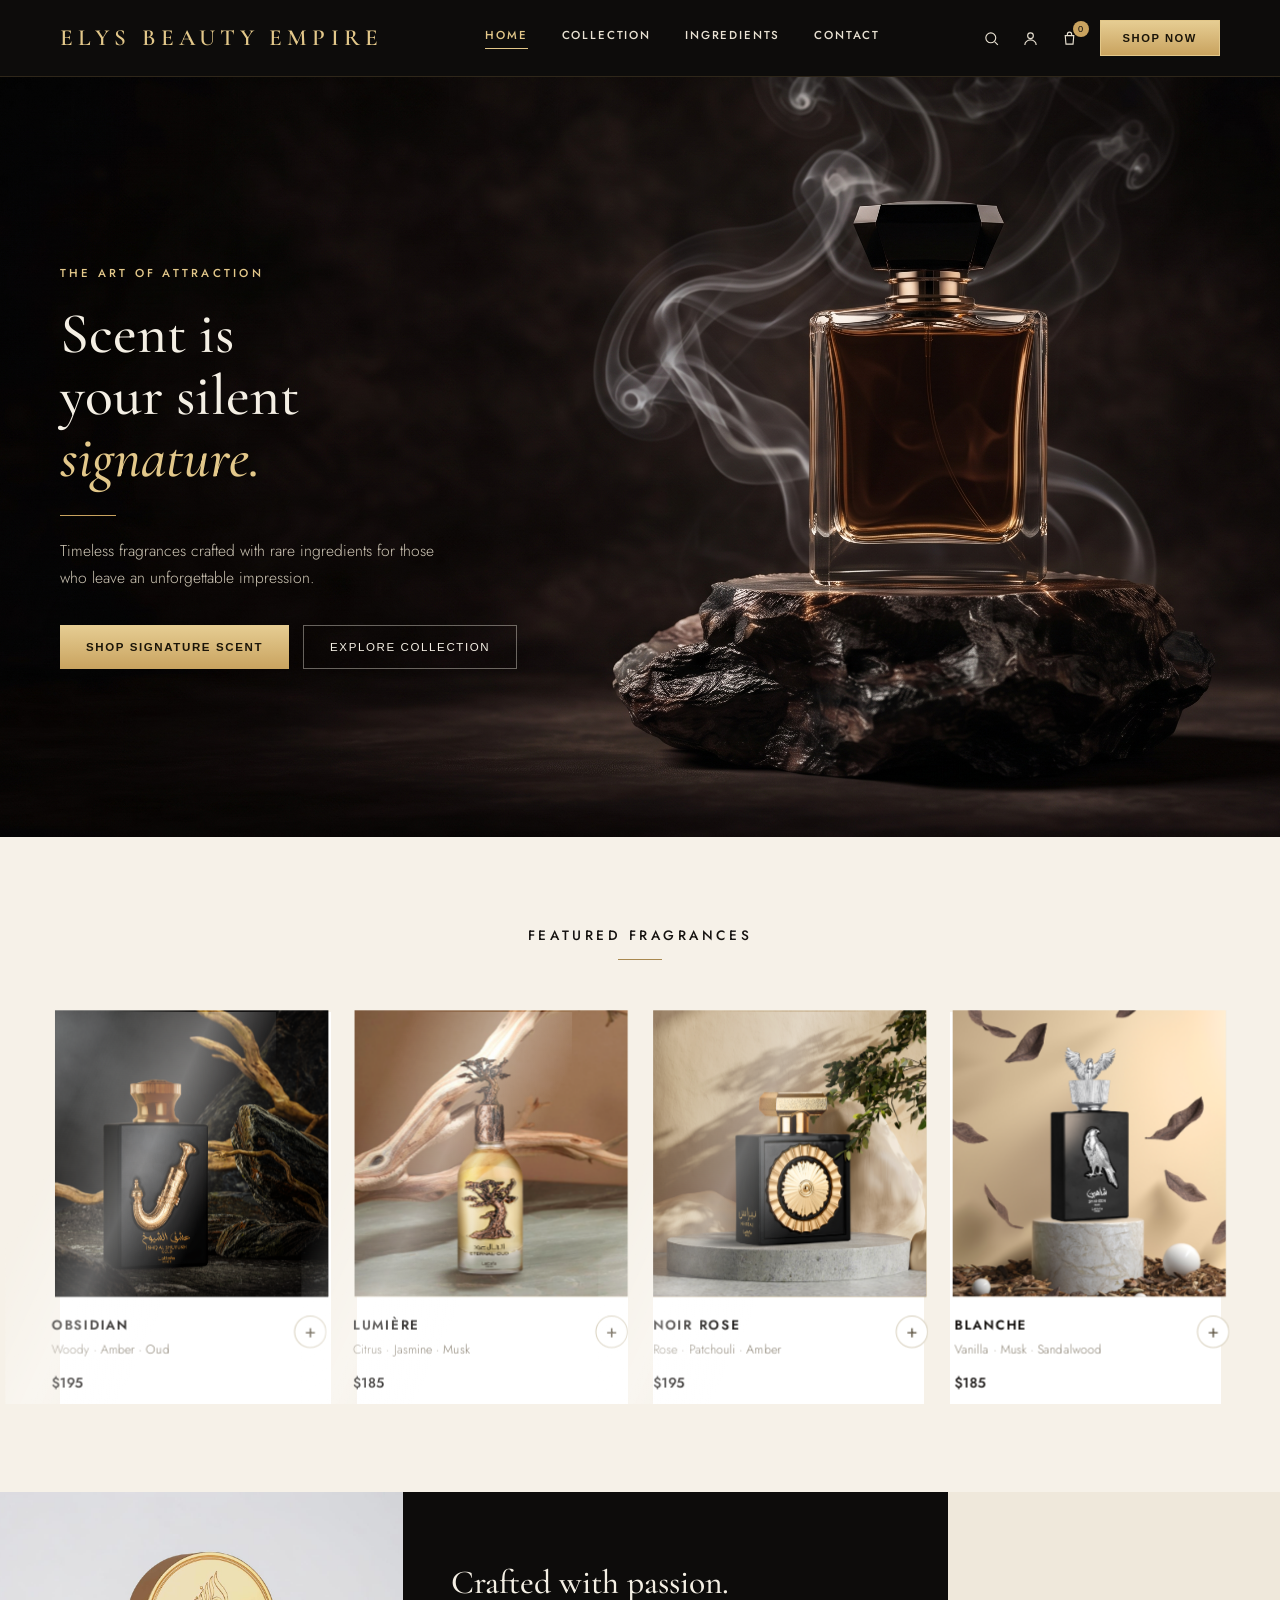
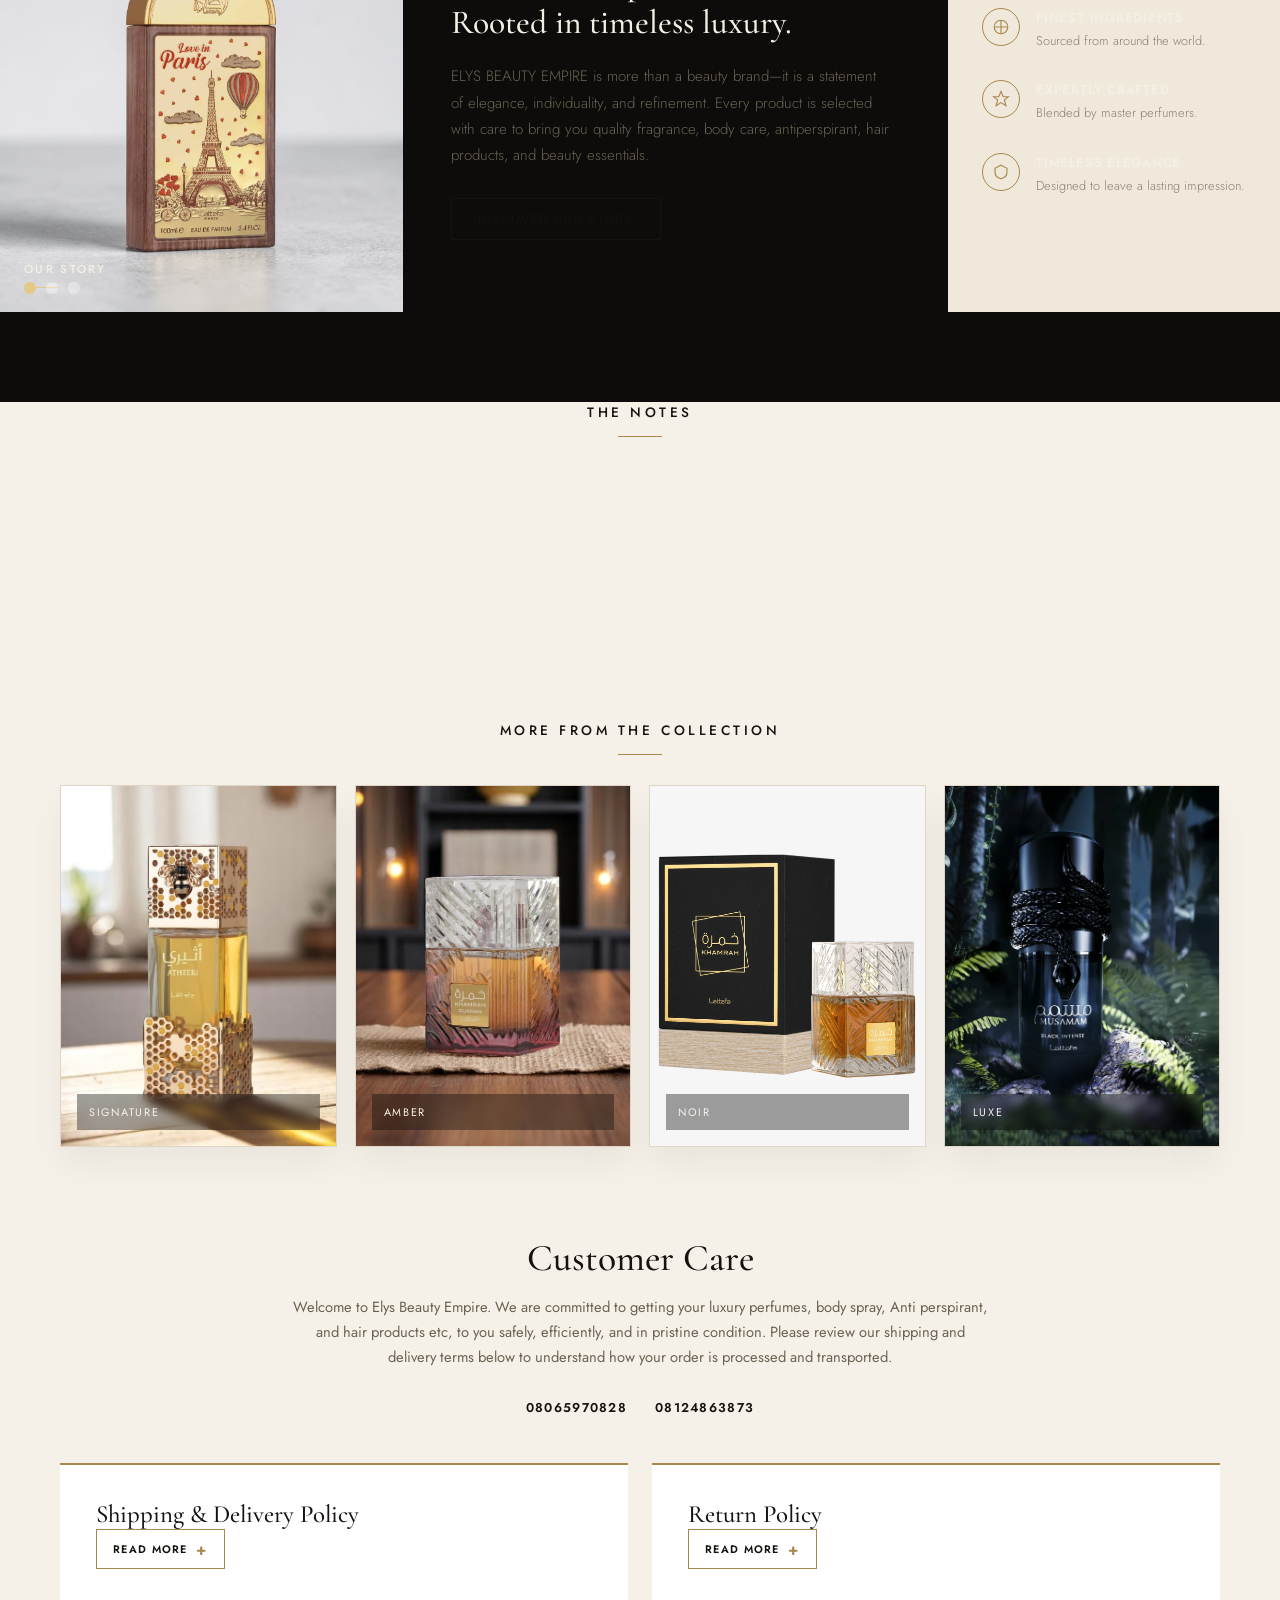
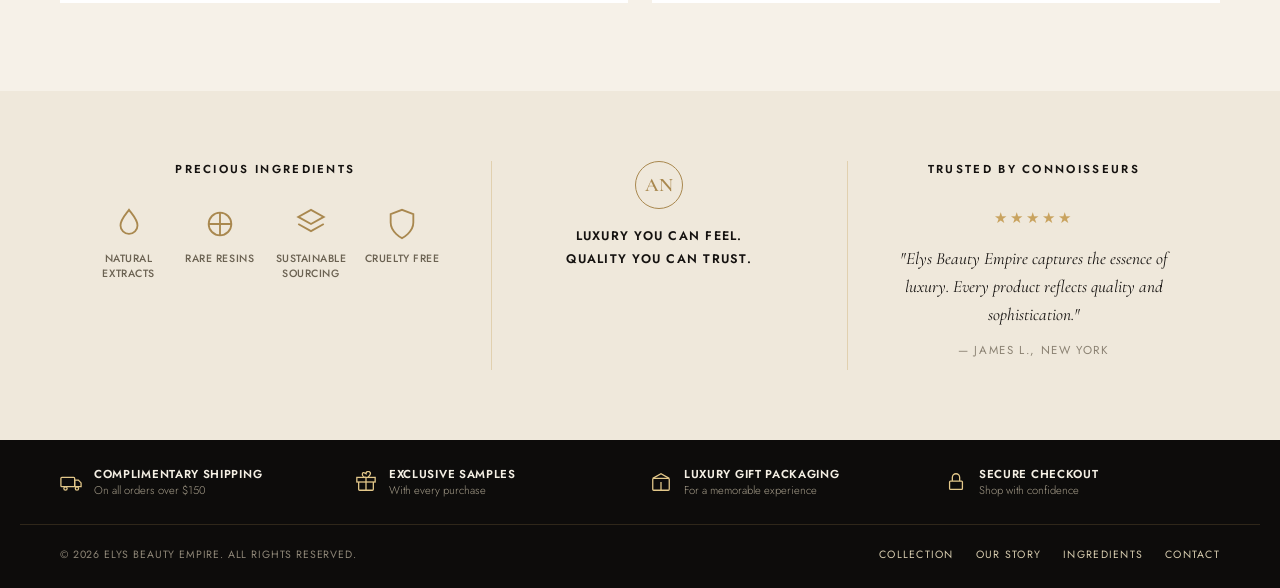
==== index.html @ c57741b5 "Add checkout terms agreement" ====
<!DOCTYPE html>
<html lang="en">
<head>
<meta charset="UTF-8">
<meta name="viewport" content="width=device-width, initial-scale=1, viewport-fit=cover">
<title>Elys Beauty Empire — Beauty, fragrance, and luxury essentials</title>
<link rel="preconnect" href="https://fonts.googleapis.com">
<link rel="preconnect" href="https://fonts.gstatic.com" crossorigin>
<link href="https://fonts.googleapis.com/css2?family=Cormorant+Garamond:ital,wght@0,400;0,500;0,600;1,500&family=Jost:wght@300;400;500;600&display=swap" rel="stylesheet">
<style>
  :root{
    --ink:#151210;
    --black:#0d0c0b;
    --black-soft:#17140f;
    --cream:#f6f1e8;
    --cream-2:#efe8db;
    --gold:#c9a35f;
    --gold-light:#e3c88a;
    --gold-dim:#a9884f;
    --line:rgba(201,163,95,0.35);
    --white:#fbf8f2;
    padding-top: env(safe-area-inset-top, 0px);
    padding-bottom: env(safe-area-inset-bottom, 0px);
    box-sizing:border-box;
  }
  *{box-sizing:border-box;}
  html{scroll-behavior:smooth; scroll-padding-top: env(safe-area-inset-top, 0px);}
  body{
    margin:0; background:var(--cream); color:var(--ink);
    font-family:'Jost', sans-serif; font-weight:400;
    -webkit-font-smoothing:antialiased;
    overflow-x:hidden;
  }
  h1,h2,h3,.serif{font-family:'Cormorant Garamond', serif;}
  img,svg{max-width:100%;display:block;}
  .wrap{max-width:1240px;margin:0 auto;padding:0 40px;}
  a{color:inherit;text-decoration:none;}
  ul{list-style:none;margin:0;padding:0;}

  /* ---------- NAV ---------- */
  header.nav{
    background:var(--black); position:sticky; top:0; z-index:50;
    padding-top: env(safe-area-inset-top, 0px);
    border-bottom:1px solid rgba(201,163,95,0.18);
  }
  .nav-inner{
    max-width:1240px;margin:0 auto;padding:20px 40px;
    display:flex;align-items:center;justify-content:space-between;gap:24px;
  }
  .brand{
    font-family:'Cormorant Garamond',serif; color:var(--gold-light);
    font-size:1.45rem; letter-spacing:0.22em; font-weight:600; white-space:nowrap;
  }
  .nav-links{display:flex;gap:34px;align-items:center;flex:1;justify-content:center;}
  .menu-toggle{display:none; width:34px; height:34px; padding:0; border:1px solid rgba(227,200,138,0.5); background:transparent; color:var(--gold-light); cursor:pointer; align-items:center; justify-content:center;}
  .menu-toggle span,.menu-toggle span::before,.menu-toggle span::after{display:block; width:15px; height:1px; background:currentColor; transition:transform .25s ease, opacity .25s ease;}
  .menu-toggle span{position:relative;}
  .menu-toggle span::before,.menu-toggle span::after{content:""; position:absolute; left:0;}
  .menu-toggle span::before{top:-5px;}
  .menu-toggle span::after{top:5px;}
  .menu-toggle.is-open span{background:transparent;}
  .menu-toggle.is-open span::before{top:0; transform:rotate(45deg);}
  .menu-toggle.is-open span::after{top:0; transform:rotate(-45deg);}
  .nav-links a{
    color:#e9e2d3; font-size:0.72rem; letter-spacing:0.16em; font-weight:500;
    text-transform:uppercase; position:relative; padding-bottom:6px; transition:color .25s ease;
  }
  .nav-links a:hover{color:var(--gold-light);}
  .nav-links a.active{color:var(--gold-light);}
  .nav-links a.active::after{
    content:"";position:absolute;left:0;right:0;bottom:0;height:1px;background:var(--gold-light);
  }
  .nav-right{display:flex;align-items:center;gap:22px;}
  .nav-icon{width:17px;height:17px;color:#e9e2d3;cursor:pointer;transition:color .2s;}
  .nav-icon:hover{color:var(--gold-light);}
  .cart-button{position:relative; border:0; background:transparent; padding:0; cursor:pointer;}
  .cart-count{position:absolute; top:-9px; right:-11px; min-width:16px; height:16px; padding:0 4px; border-radius:50%; background:var(--gold); color:var(--black); font-size:0.58rem; display:flex; align-items:center; justify-content:center;}
  .shop-now{
    border:1px solid var(--gold-light); background:linear-gradient(180deg,#e6cd93,#c9a35f);
    color:#1b1509; font-size:0.7rem; letter-spacing:0.14em; font-weight:600;
    padding:11px 22px; text-transform:uppercase; white-space:nowrap; cursor:pointer;
    transition:filter .2s ease;
  }
  .shop-now:hover{filter:brightness(1.08);}

  /* ---------- HERO ---------- */
  .hero{
    position:relative; background:transparent; color:var(--white); overflow:hidden;
    min-height:760px; display:flex; align-items:center;
  }
  .hero-bg{
    position:absolute; inset:0;
    background-image: url('Perfume_bottle_on_stone_pedestal_2K_20260922115134.jpeg');
    background-size:cover;
    background-position:center center;
    background-repeat:no-repeat;
    filter:saturate(1) contrast(1) brightness(1);
    transform:scale(1.02);
  }
  .mobile-nav{display:none;}
  .hero-inner{
    position:relative; z-index:2; max-width:1240px; margin:0 auto; padding:90px 40px 70px;
    display:grid; grid-template-columns:1fr 1fr; gap:20px; align-items:center; width:100%;
  }
  .eyebrow{
    font-size:0.72rem; letter-spacing:0.28em; color:var(--gold-light); text-transform:uppercase;
    margin-bottom:22px; font-weight:500;
  }
  .hero-title{
    font-size:3.6rem; line-height:1.08; font-weight:500; margin:0 0 26px;
    color:#f4efe4;
  }
  .hero-title em{
    font-style:italic; color:var(--gold-light); font-weight:500;
  }
  .hero-rule{width:56px;height:1px;background:var(--gold);margin:0 0 22px;}
  .hero-copy{
    font-size:0.98rem; line-height:1.7; color:#cfc7b6; max-width:380px; margin:0 0 34px; font-weight:300;
  }
  .hero-ctas{display:flex; gap:14px;}
  .btn-solid{
    background:linear-gradient(180deg,#e6cd93,#c9a35f); color:#1b1509; border:none;
    padding:15px 26px; font-size:0.72rem; letter-spacing:0.14em; text-transform:uppercase;
    font-weight:600; cursor:pointer;
  }
  .btn-outline{
    background:transparent; color:#f4efe4; border:1px solid rgba(244,239,228,0.4);
    padding:15px 26px; font-size:0.72rem; letter-spacing:0.14em; text-transform:uppercase;
    font-weight:500; cursor:pointer; transition:border-color .2s, color .2s;
  }
  .btn-outline:hover{border-color:var(--gold-light); color:var(--gold-light);}

  .bottle-stage{position:relative; display:flex; align-items:center; justify-content:center; min-height:480px;}
  .bottle-tagline{
    position:absolute; right:0; top:8%; text-align:left; font-size:0.68rem;
    letter-spacing:0.18em; color:#d8cdb0; line-height:2; text-transform:uppercase; font-weight:500;
  }
  .bottle-tagline .mono{
    margin-top:14px; font-family:'Cormorant Garamond',serif; font-size:1.5rem; color:var(--gold-light);
    letter-spacing:0.05em;
  }

  /* ---------- FEATURED ---------- */
  .section{padding:88px 0;}
  .section-head{text-align:center; margin-bottom:52px;}
  .section-head h2{
    font-size:0.85rem; letter-spacing:0.26em; text-transform:uppercase; font-weight:500;
    color:var(--ink); font-family:'Jost',sans-serif; margin:0 0 14px;
  }
  .section-head .rule{width:44px;height:1px;background:var(--gold-dim); margin:0 auto;}

  .fragrance-grid{
    display:grid; grid-template-columns:repeat(4,1fr); gap:26px;
  }
  .frag-card{background:#fff;}
  .frag-card{cursor:pointer; transition:transform .25s ease, box-shadow .25s ease;}
  .frag-card:hover{transform:translateY(-4px); box-shadow:0 18px 32px rgba(21,18,16,0.12);}
  .frag-media{
    aspect-ratio:1/1.05; position:relative; overflow:hidden; margin-bottom:18px;
    display:flex;align-items:center;justify-content:center;
  }
  .frag-info{display:flex; align-items:flex-start; justify-content:space-between; gap:10px;}
  .frag-name{font-size:0.82rem; letter-spacing:0.12em; font-weight:600; text-transform:uppercase; margin:0 0 5px;}
  .frag-notes{font-size:0.76rem; color:#8a8172; margin:0 0 8px; font-weight:300;}
  .frag-price{font-size:0.86rem; font-weight:500; color:var(--ink);}
  .frag-arrow{
    width:30px;height:30px;border-radius:50%; border:1px solid #d8d0bd; flex:none;
    display:flex;align-items:center;justify-content:center; font-size:0.85rem; color:#6b6252;
    transition:border-color .2s, background .2s, color .2s;
  }
  .frag-card:hover .frag-arrow{background:var(--ink); border-color:var(--ink); color:#fff;}
  .frag-add{
    width:32px; height:32px; border-radius:50%; border:1px solid #d8d0bd; flex:none;
    display:flex; align-items:center; justify-content:center; background:#fff; color:#6b6252;
    cursor:pointer; font:400 1.15rem 'Jost',sans-serif; line-height:1;
    transition:border-color .2s, background .2s, color .2s, transform .2s ease;
  }
  .frag-add:hover{background:var(--ink); border-color:var(--ink); color:#fff; transform:rotate(90deg) scale(1.08);}

  /* ---------- FEATURED 3D DISPLAY ---------- */
  .fragrance-grid{
    perspective:1400px;
    perspective-origin:center center;
  }
  .frag-card{
    position:relative;
    transform-style:preserve-3d;
    will-change:transform;
    opacity:0;
    transform:translateY(34px) rotateX(12deg) rotateY(-5deg);
    transition:transform .65s cubic-bezier(.2,.8,.25,1), box-shadow .4s ease, opacity .6s ease;
  }
  .fragrance-grid.is-visible .frag-card{opacity:1; transform:translateY(0) rotateX(0) rotateY(0);}
  .fragrance-grid.is-visible .frag-card:nth-child(2){transition-delay:.1s;}
  .fragrance-grid.is-visible .frag-card:nth-child(3){transition-delay:.2s;}
  .fragrance-grid.is-visible .frag-card:nth-child(4){transition-delay:.3s;}
  .frag-card::after{
    content:""; position:absolute; inset:0; z-index:4; pointer-events:none;
    background:linear-gradient(115deg, transparent 24%, rgba(255,255,255,0.38) 46%, transparent 65%);
    transform:translateX(-130%); transition:transform .75s ease;
  }
  .frag-card:hover{
    transform:translateY(-14px) rotateX(4deg) rotateY(-5deg) scale(1.025) !important;
    box-shadow:18px 26px 38px rgba(21,18,16,0.2);
  }
  .frag-card:hover::after{transform:translateX(130%);}
  .frag-card .frag-media{transform:translateZ(12px);}
  .frag-card .frag-info{position:relative; z-index:5; transform:translateZ(20px);}
  @media(prefers-reduced-motion:reduce){
    .frag-card,.fragrance-grid.is-visible .frag-card{opacity:1; transform:none; transition:none;}
    .frag-card:hover{transform:none !important;}
    .frag-card::after{display:none;}
  }

  /* ---------- OUR STORY ---------- */
  .story{background:#0d0c0b; padding:0 0 90px; color:#f4efe4;}
  .story-grid{
    display:grid; grid-template-columns:0.85fr 1.15fr 0.7fr; gap:0; align-items:stretch;
  }
  .story-img{
    position:relative; overflow:hidden; min-height:420px; background:#0f0d0b;
  }
  .story-slider-panel{
    position:relative; height:100%; width:100%; overflow:hidden;
  }
  .story-slider-track{
    display:flex; height:100%; transition:transform .8s ease-in-out;
  }
  .story-slider-slide{
    min-width:100%; height:100%;
  }
  .story-slider-slide img{
    display:block; width:100%; height:420px; object-fit:cover; object-position:center;
  }
  .story-slider-dots{
    position:absolute; left:24px; bottom:18px; display:flex; gap:8px; z-index:3;
  }
  .story-slider-dots button{
    width:9px; height:9px; border-radius:50%; border:none; background:rgba(255,255,255,0.46); padding:0; cursor:pointer;
  }
  .story-slider-dots button.active{background:var(--gold-light);}
  .story-label{
    position:absolute; left:24px; bottom:24px; z-index:2; color:#f4efe4;
    font-size:0.72rem; letter-spacing:0.2em; text-transform:uppercase; font-weight:500;
  }
  .story-label .rule{width:34px;height:1px;background:var(--gold-light); margin-top:10px;}
  .story-copy{padding:50px 48px; display:flex; flex-direction:column; justify-content:center;}
  .story-copy h3{font-size:2.1rem; line-height:1.2; font-weight:500; margin:0 0 20px;}
  .story-copy p{font-size:0.94rem; line-height:1.75; color:#6b6252; font-weight:300; margin:0 0 30px; max-width:440px;}
  .btn-line{
    align-self:flex-start; border:1px solid var(--ink); background:transparent; color:var(--ink);
    padding:14px 26px; font-size:0.7rem; letter-spacing:0.14em; text-transform:uppercase; font-weight:500;
    cursor:pointer; transition:background .2s, color .2s;
  }
  .btn-line:hover{background:var(--ink); color:#fff;}

  .story-features{background:var(--cream-2); padding:44px 34px; display:flex; flex-direction:column; gap:30px; justify-content:center;}
  .feat-item{display:flex; gap:16px; align-items:flex-start;}
  .feat-icon{
    width:38px;height:38px;border-radius:50%; border:1px solid var(--gold-dim); flex:none;
    display:flex; align-items:center; justify-content:center; color:var(--gold-dim);
  }
  .feat-item h4{margin:0 0 4px; font-size:0.8rem; letter-spacing:0.06em; text-transform:uppercase; font-weight:600;}
  .feat-item p{margin:0; font-size:0.8rem; color:#8a8172; font-weight:300; line-height:1.5;}

  /* ---------- STORY SLIDER ---------- */
  .story-slider-wrap{
    max-width:1240px; margin:0 auto; padding:0 40px 20px;
  }
  .story-slider{
    position:relative; overflow:hidden; border-radius:18px; background:#13110f; box-shadow:0 20px 40px rgba(0,0,0,0.28); border:1px solid rgba(201,163,95,0.2);
  }
  .story-slide-track{
    display:flex; transition:transform .8s ease-in-out;
  }
  .story-slide{
    min-width:100%; position:relative;
  }
  .story-slide img{
    display:block; width:100%; height:420px; object-fit:cover; filter:saturate(0.9) contrast(1.08);
  }
  .story-slider-dots{
    display:flex; justify-content:center; gap:10px; margin-top:16px;
  }
  .story-slider-dots button{
    width:12px; height:12px; border-radius:50%; border:none; background:rgba(255,255,255,0.35); cursor:pointer; padding:0;
  }
  .story-slider-dots button.active{background:var(--gold-light);}

  /* ---------- NOTES STRIP ---------- */
  .notes-strip{padding:0 0 0;}
  .notes-grid{display:grid; grid-template-columns:repeat(5,1fr);}
  .note-tile{
    position:relative; aspect-ratio:1/0.78; overflow:hidden; color:#fff;
    background-size:cover; background-position:center;
    display:flex; align-items:flex-end; padding:20px;
    opacity:0;
    transform:translateY(-120px) rotate(-2deg) scale(0.98);
    transform-origin:50% 0;
    transition:none;
  }
  .note-tile:nth-child(2){transform:translateY(-120px) rotate(2deg) scale(0.98);}
  .note-tile:nth-child(3){transform:translateY(-120px) rotate(-1deg) scale(0.98);}
  .note-tile:nth-child(4){transform:translateY(-120px) rotate(1.5deg) scale(0.98);}
  .note-tile:nth-child(5){transform:translateY(-120px) rotate(-1.5deg) scale(0.98);}
  .notes-grid.is-visible .note-tile{
    animation:noteBrickDrop 1.35s cubic-bezier(.2,.92,.25,1.16) forwards;
  }
  .notes-grid.is-visible .note-tile:nth-child(2){animation-delay:.28s;}
  .notes-grid.is-visible .note-tile:nth-child(3){animation-delay:.56s;}
  .notes-grid.is-visible .note-tile:nth-child(4){animation-delay:.84s;}
  .notes-grid.is-visible .note-tile:nth-child(5){animation-delay:1.12s;}
  @keyframes noteBrickDrop{
    0%{opacity:0; transform:translateY(-120px) rotate(-2deg) scale(0.98);}
    62%{opacity:1; transform:translateY(10px) rotate(0.8deg) scale(1.01);}
    82%{transform:translateY(-4px) rotate(-0.25deg) scale(0.995);}
    100%{opacity:1; transform:translateY(0) rotate(0) scale(1);}
  }
  .notes-grid.is-visible .note-tile:nth-child(2){animation-name:noteBrickDropTwo;}
  .notes-grid.is-visible .note-tile:nth-child(3){animation-name:noteBrickDropThree;}
  .notes-grid.is-visible .note-tile:nth-child(4){animation-name:noteBrickDropFour;}
  .notes-grid.is-visible .note-tile:nth-child(5){animation-name:noteBrickDropFive;}
  @keyframes noteBrickDropTwo{
    0%{opacity:0; transform:translateY(-120px) rotate(2deg) scale(0.98);}
    62%{opacity:1; transform:translateY(10px) rotate(-0.8deg) scale(1.01);}
    82%{transform:translateY(-4px) rotate(0.25deg) scale(0.995);}
    100%{opacity:1; transform:translateY(0) rotate(0) scale(1);}
  }
  @keyframes noteBrickDropThree{
    0%{opacity:0; transform:translateY(-120px) rotate(-1deg) scale(0.98);}
    62%{opacity:1; transform:translateY(10px) rotate(0.5deg) scale(1.01);}
    82%{transform:translateY(-4px) rotate(-0.15deg) scale(0.995);}
    100%{opacity:1; transform:translateY(0) rotate(0) scale(1);}
  }
  @keyframes noteBrickDropFour{
    0%{opacity:0; transform:translateY(-120px) rotate(1.5deg) scale(0.98);}
    62%{opacity:1; transform:translateY(10px) rotate(-0.6deg) scale(1.01);}
    82%{transform:translateY(-4px) rotate(0.2deg) scale(0.995);}
    100%{opacity:1; transform:translateY(0) rotate(0) scale(1);}
  }
  @keyframes noteBrickDropFive{
    0%{opacity:0; transform:translateY(-120px) rotate(-1.5deg) scale(0.98);}
    62%{opacity:1; transform:translateY(10px) rotate(0.6deg) scale(1.01);}
    82%{transform:translateY(-4px) rotate(-0.2deg) scale(0.995);}
    100%{opacity:1; transform:translateY(0) rotate(0) scale(1);}
  }
  @media(prefers-reduced-motion:reduce){
    .note-tile{opacity:1; transform:none;}
    .notes-grid.is-visible .note-tile{animation:none;}
  }
  .note-tile::before{content:"";position:absolute;inset:0;background:linear-gradient(180deg, rgba(10,9,8,0.05), rgba(10,9,8,0.75));}
  .note-tile .txt{position:relative;z-index:2;}
  .note-tile .txt .name{font-size:0.78rem; letter-spacing:0.14em; font-weight:600; text-transform:uppercase; margin-bottom:3px;}
  .note-tile .txt .desc{font-size:0.72rem; color:#d8cdb0; font-weight:300;}
  .note-tile .arrow{
    position:absolute; z-index:2; right:16px; top:16px; font-size:0.85rem; color:#f4efe4;
  }

  /* ---------- MORE IMAGES ---------- */
  .more-images{padding:48px 0 0; background:var(--cream);}
  .more-images-grid{
    display:grid; grid-template-columns:repeat(4,1fr); gap:18px;
  }
  .more-image-card{
    position:relative; overflow:hidden; border:1px solid rgba(14,12,10,0.08); background:#f2e8d8;
    box-shadow:0 18px 32px rgba(14,12,10,0.05);
  }
  .more-image-card img{
    display:block; width:100%; height:360px; object-fit:cover;
    transition:transform .6s ease;
  }
  .more-image-card:hover img{transform:scale(1.04);}
  .more-image-card .caption{
    position:absolute; left:16px; right:16px; bottom:16px; z-index:2;
    padding:10px 12px; background:rgba(10,9,8,0.38); backdrop-filter:blur(4px);
    color:#f8f3e8; font-size:0.68rem; letter-spacing:0.16em; text-transform:uppercase;
  }

  /* ---------- FOOTER TOP STRIP ---------- */
  .foot-top{background:var(--cream-2); padding:70px 0;}
  .foot-top-grid{display:grid; grid-template-columns:1.1fr 0.9fr 1fr; gap:20px;}
  .ft-col{padding:0 30px;}
  .ft-col + .ft-col{border-left:1px solid var(--line);}
  .ft-title{
    font-size:0.72rem; letter-spacing:0.2em; text-transform:uppercase; font-weight:600;
    text-align:center; margin:0 0 30px; color:var(--ink);
  }
  .ing-grid{display:grid; grid-template-columns:repeat(4,1fr); gap:14px; text-align:center;}
  .ing-item{display:flex; flex-direction:column; align-items:center; gap:10px;}
  .ing-icon{width:34px;height:34px; color:var(--gold-dim);}
  .ing-item span{font-size:0.66rem; letter-spacing:0.05em; text-transform:uppercase; color:#6b6252; font-weight:500;}

  .brand-mid{text-align:center; display:flex; flex-direction:column; align-items:center; gap:16px;}
  .brand-mid .mono-an{
    width:48px;height:48px; border:1px solid var(--gold-dim); border-radius:50%;
    display:flex; align-items:center; justify-content:center; font-family:'Cormorant Garamond',serif;
    font-size:1.2rem; color:var(--gold-dim); font-weight:600;
  }
  .brand-mid p{margin:0; font-size:0.78rem; letter-spacing:0.1em; text-transform:uppercase; color:var(--ink); font-weight:600; line-height:1.8;}

  .trust-stars{color:var(--gold); text-align:center; font-size:0.95rem; letter-spacing:3px; margin-bottom:16px;}
  .quote{
    font-family:'Cormorant Garamond',serif; font-style:italic; font-size:1.08rem; line-height:1.6;
    text-align:center; color:var(--ink); margin:0 0 14px;
    transition:opacity .35s ease, transform .35s ease;
  }
  .quote-by{text-align:center; font-size:0.72rem; letter-spacing:0.14em; text-transform:uppercase; color:#8a8172; transition:opacity .35s ease, transform .35s ease;}
  .quote.is-changing,.quote-by.is-changing{opacity:0; transform:translateY(6px);}

  /* ---------- FOOTER BOTTOM ---------- */
  .foot-bottom{background:var(--black); padding:26px 0;}
  .fb-grid{display:grid; grid-template-columns:repeat(4,1fr); gap:20px;}
  .fb-item{display:flex; align-items:center; gap:12px; color:#d8cdb0;}
  .fb-item svg{width:22px;height:22px; color:var(--gold-light); flex:none;}
  .fb-item .t1{font-size:0.72rem; letter-spacing:0.06em; text-transform:uppercase; font-weight:600; color:#f4efe4;}
  .fb-item .t2{font-size:0.7rem; color:#a89f8c; font-weight:300;}
  .footer-meta{
    max-width:1240px; margin:26px auto 0; padding:22px 40px 0;
    border-top:1px solid rgba(201,163,95,0.18);
    display:flex; align-items:center; justify-content:space-between; gap:24px;
  }
  .footer-copy{
    margin:0; color:#8f8778; font-size:0.66rem; letter-spacing:0.08em;
    text-transform:uppercase;
  }
  .footer-links{display:flex; flex-wrap:wrap; gap:22px; justify-content:flex-end;}
  .footer-links a{
    color:#d8cdb0; font-size:0.66rem; letter-spacing:0.12em;
    text-transform:uppercase; transition:color .2s ease;
  }
  .footer-links a:hover{color:var(--gold-light);}

  /* ---------- CUSTOMER CARE ---------- */
  .customer-care{background:var(--cream); padding:88px 0;}
  .customer-care-intro{max-width:700px; margin:0 auto 46px; text-align:center;}
  .customer-care-intro h2{margin:0 0 14px; font-size:2.35rem; font-weight:500;}
  .customer-care-intro p{margin:0; color:#6b6252; font-size:0.92rem; line-height:1.7;}
  .policy-grid{display:grid; grid-template-columns:1fr 1fr; gap:24px;}
  .policy-card{background:#fff; padding:34px 36px; border-top:2px solid var(--gold-dim);}
  .policy-card h3{margin:0 0 24px; font-size:1.55rem; font-weight:500; color:var(--ink);}
  .policy-card h3{display:flex; align-items:center; justify-content:space-between; gap:18px;}
  .read-more{
    display:inline-flex; align-items:center; gap:8px; border:1px solid var(--gold-dim);
    background:transparent; color:var(--ink); padding:11px 16px; cursor:pointer;
    font:600 0.68rem 'Jost',sans-serif; letter-spacing:0.12em; text-transform:uppercase;
    transition:background .2s ease, color .2s ease;
  }
  .read-more::after{content:"+"; font-size:1rem; line-height:0.7; color:var(--gold-dim);}
  .read-more[aria-expanded="true"]::after{content:"-";}
  .read-more:hover,.read-more[aria-expanded="true"]{background:var(--ink); color:var(--white);}
  .policy-card.is-collapsed h3{margin-bottom:0;}
  .policy-card h4{margin:22px 0 7px; font-size:0.76rem; letter-spacing:0.12em; text-transform:uppercase; font-weight:600; color:var(--ink);}
  .policy-card h4:first-of-type{margin-top:0;}
  .policy-card p,.policy-card li{color:#6b6252; font-size:0.84rem; line-height:1.7;}
  .policy-card p{margin:0 0 10px;}
  .policy-card ul{list-style:none; margin:0; padding:0;}
  .policy-card li{position:relative; padding-left:16px; margin:0 0 7px;}
  .policy-card li::before{content:"-"; position:absolute; left:0; color:var(--gold-dim);}
  .contact-line{display:flex; flex-wrap:wrap; justify-content:center; gap:12px 28px; margin-top:28px;}
  .contact-line a{color:var(--ink); font-size:0.8rem; letter-spacing:0.1em; font-weight:600;}
  .contact-line a:hover{color:var(--gold-dim);}

  /* ---------- HERO ENTRANCE ---------- */
  .hero-inner > div:first-child > *{
    opacity:0;
    animation:heroFloatIn 1.3s cubic-bezier(.2,.78,.25,1) forwards;
  }
  .hero-inner > div:first-child .eyebrow{animation-delay:.2s;}
  .hero-inner > div:first-child .hero-title{animation-delay:.45s;}
  .hero-inner > div:first-child .hero-rule{animation-delay:.7s;}
  .hero-inner > div:first-child .hero-copy{animation-delay:.9s;}
  .hero-inner > div:first-child .hero-ctas{animation-delay:1.15s;}
  @keyframes heroFloatIn{
    0%{opacity:0; transform:translateY(28px);}
    65%{opacity:1; transform:translateY(-5px);}
    100%{opacity:1; transform:translateY(0);}
  }
  .hero-ctas .btn-solid,.hero-ctas .btn-outline{
    animation:heroButtonFloat 1.15s cubic-bezier(.2,.78,.25,1) both;
  }
  .hero-ctas .btn-solid{animation-delay:1.35s;}
  .hero-ctas .btn-outline{animation-delay:1.6s;}
  @keyframes heroButtonFloat{
    0%{opacity:0; transform:translateY(18px);}
    70%{opacity:1; transform:translateY(-3px);}
    100%{opacity:1; transform:translateY(0);}
  }
  @media(prefers-reduced-motion:reduce){
    .hero-inner > div:first-child > *,
    .hero-ctas .btn-solid,.hero-ctas .btn-outline{opacity:1; animation:none;}
  }

  /* ---------- PRODUCT DETAIL ---------- */
  .product-modal{
    position:fixed; inset:0; z-index:100; display:none; align-items:flex-start; justify-content:center;
    overflow-y:auto; padding:74px 24px 40px; background:rgba(13,12,11,0.68);
  }
  .product-modal.is-open{display:flex;}
  .product-modal-card{
    position:relative; display:grid; grid-template-columns:minmax(300px,1fr) minmax(320px,1fr);
    width:min(1080px,100%); min-height:560px; background:#fff; box-shadow:0 28px 70px rgba(0,0,0,0.32);
  }
  .product-modal-media{min-height:560px; background:#efe8db; overflow:hidden;}
  .product-modal-media img{width:100%; height:100%; min-height:560px; object-fit:cover;}
  .product-modal-info{display:flex; flex-direction:column; padding:58px 54px 44px; color:var(--ink);}
  .product-modal-info .eyebrow{margin:0 0 18px; color:var(--gold-dim);}
  .product-modal-info h2{margin:0 0 10px; font-size:2.4rem; line-height:1.05; font-weight:500;}
  .product-modal-price{font-size:1.05rem; font-weight:600; margin:0 0 24px;}
  .product-modal-rule{height:1px; background:#e9e4da; margin-bottom:24px;}
  .product-modal-description{color:#6b6252; font-size:0.9rem; line-height:1.75; margin:0 0 18px;}
  .product-modal-tags{display:flex; flex-wrap:wrap; gap:8px; margin-bottom:auto;}
  .product-modal-tags span{padding:6px 9px; background:#f5f2ec; color:#6b6252; font-size:0.62rem; font-weight:600; letter-spacing:0.08em; text-transform:uppercase;}
  .product-modal-purchase{border-top:1px solid #eee9df; margin-top:34px; padding-top:22px;}
  .quantity-row{display:flex; align-items:center; justify-content:space-between; gap:16px; margin-bottom:14px; color:#6b6252; font-size:0.78rem;}
  .quantity-control{display:flex; align-items:center; border:1px solid #e3ddd2;}
  .quantity-control button{width:34px; height:32px; border:0; background:#fff; color:#6b6252; cursor:pointer; font-size:1rem;}
  .quantity-control span{min-width:34px; text-align:center; font-size:0.78rem;}
  .add-cart{width:100%; border:0; padding:16px; background:var(--black); color:#fff; cursor:pointer; font:600 0.7rem 'Jost',sans-serif; letter-spacing:0.14em; text-transform:uppercase; transition:background .2s ease, color .2s ease;}
  .add-cart:hover{background:var(--gold); color:var(--black);}
  .product-modal-close{position:absolute; top:18px; right:18px; z-index:2; width:34px; height:34px; border:0; border-radius:50%; background:#f7f5f0; color:#6b6252; cursor:pointer; font-size:1.2rem; line-height:1;}
  .product-modal-close:hover{background:var(--ink); color:#fff;}
  body.modal-open{overflow:hidden;}
  .cart-toast{
    position:fixed; top:26px; right:26px; z-index:120; max-width:calc(100% - 40px);
    padding:14px 20px; background:var(--black); color:var(--white);
    border-left:3px solid var(--gold); box-shadow:0 14px 32px rgba(0,0,0,0.2);
    font-size:0.72rem; letter-spacing:0.1em; text-transform:uppercase;
    opacity:0; transform:translateY(-14px); pointer-events:none;
  }
  .cart-toast.is-visible{animation:cartToast 2s ease both;}
  @keyframes cartToast{
    0%{opacity:0; transform:translateY(-14px);}
    15%,85%{opacity:1; transform:translateY(0);}
    100%{opacity:0; transform:translateY(-14px);}
  }
  .cart-drawer,.checkout-panel,.success-modal{display:none;}
  .cart-drawer.is-open,.checkout-panel.is-open,.success-modal.is-open{display:block;}
  .cart-backdrop{display:none; position:fixed; inset:0; z-index:115; background:rgba(13,12,11,0.5);}
  .cart-backdrop.is-open{display:block;}
  .cart-drawer{position:fixed; top:0; right:0; bottom:0; z-index:120; width:min(430px,100%); background:#fff; color:var(--ink); box-shadow:-18px 0 40px rgba(0,0,0,0.2);}
  .cart-drawer-header,.checkout-header{display:flex; align-items:center; justify-content:space-between; padding:22px 26px; border-bottom:1px solid #eee9df;}
  .cart-drawer-header h2{margin:0; font-size:1.1rem; font-weight:600;}
  .cart-close{width:34px; height:34px; border:0; border-radius:50%; background:#f6f2ea; color:#6b6252; cursor:pointer; font-size:1.2rem;}
  .cart-items{height:calc(100% - 190px); overflow:auto; padding:22px 26px;}
  .cart-item{display:flex; gap:12px; padding:0 0 18px; margin-bottom:18px; border-bottom:1px solid #eee9df;}
  .cart-item img{width:70px; height:70px; object-fit:cover; flex:none;}
  .cart-item-main{min-width:0; flex:1;}
  .cart-item-name{margin:0 0 6px; font-size:0.78rem; font-weight:600;}
  .cart-item-price{margin:0; font-size:0.75rem; color:#6b6252;}
  .cart-item-actions{display:flex; align-items:center; gap:10px; margin-top:10px;}
  .cart-item-actions button{width:24px; height:24px; border:1px solid #e2dbcf; background:#fff; cursor:pointer; color:#6b6252;}
  .cart-item-remove{float:right; border:0; background:none; color:#9b9284; cursor:pointer; font-size:1rem;}
  .cart-empty{text-align:center; color:#8a8172; padding:80px 20px; font-size:0.85rem;}
  .cart-drawer-footer{position:absolute; left:0; right:0; bottom:0; padding:20px 26px; border-top:1px solid #eee9df; background:#fff;}
  .cart-total{display:flex; justify-content:space-between; margin-bottom:14px; font-size:0.85rem; font-weight:600;}
  .checkout-button,.submit-payment{width:100%; border:0; padding:15px; background:var(--black); color:#fff; cursor:pointer; font:600 0.7rem 'Jost',sans-serif; letter-spacing:0.14em; text-transform:uppercase;}
  .checkout-button:disabled{background:#cfc8bb; cursor:not-allowed;}
  .checkout-panel,.success-modal{position:fixed; inset:0; z-index:130; overflow:auto; background:var(--cream); color:var(--ink);}
  .checkout-header{background:#fff;}
  .checkout-header strong{font-family:'Cormorant Garamond',serif; font-size:1.25rem; letter-spacing:0.12em;}
  .checkout-layout{max-width:1060px; margin:0 auto; padding:48px 40px; display:grid; grid-template-columns:1.1fr .9fr; gap:40px;}
  .checkout-form,.checkout-summary{background:#fff; padding:30px;}
  .checkout-form h1,.checkout-summary h2{margin:0 0 24px; font-size:1.7rem; font-weight:500;}
  .checkout-form label{display:block; margin:0 0 14px; color:#6b6252; font-size:0.72rem; letter-spacing:0.08em; text-transform:uppercase;}
  .checkout-form input{display:block; width:100%; margin-top:7px; padding:13px 14px; border:1px solid #ded7ca; background:#fff; color:var(--ink); font:0.84rem 'Jost',sans-serif; outline:none;}
  .checkout-form input:focus{border-color:var(--gold-dim);}
  .terms-check{display:flex; align-items:flex-start; gap:10px; margin:22px 0; color:#6b6252; font-size:0.75rem; line-height:1.5; text-transform:none; letter-spacing:0;}
  .terms-check input{width:16px; height:16px; flex:none; margin:2px 0 0; accent-color:var(--gold-dim);}
  .terms-check a{color:var(--ink); text-decoration:underline; text-underline-offset:3px;}
  .checkout-form .form-row{display:grid; grid-template-columns:1fr 1fr; gap:14px;}
  .payment-choice{padding:14px; margin:20px 0; border:1px solid var(--gold-dim); font-size:0.8rem;}
  .payment-details{padding:16px; background:#f6f2ea; color:#6b6252; font-size:0.78rem; line-height:1.7;}
  .checkout-summary-item{display:flex; gap:10px; padding:12px 0; border-bottom:1px solid #eee9df;}
  .checkout-summary-item img{width:48px; height:48px; object-fit:cover;}
  .checkout-summary-item div{min-width:0; flex:1; font-size:0.75rem;}
  .checkout-summary-total{display:flex; justify-content:space-between; margin-top:20px; font-weight:600; font-size:0.85rem;}
  .success-modal{display:none; align-items:center; justify-content:center; padding:20px; background:rgba(13,12,11,0.62);}
  .success-modal.is-open{display:flex;}
  .success-card{width:min(430px,100%); max-height:90vh; overflow:auto; background:#fff; padding:34px; text-align:center;}
  .success-card .success-mark{width:56px; height:56px; margin:0 auto 18px; border-radius:50%; display:flex; align-items:center; justify-content:center; background:var(--gold); color:var(--black); font-size:1.5rem;}
  .success-card h2{margin:0 0 10px; font-size:1.6rem; font-weight:500;}
  .success-card p{margin:0 0 20px; color:#6b6252; font-size:0.84rem; line-height:1.7;}

  /* ---------- RESPONSIVE ---------- */
  @media(max-width:980px){
    .nav-links{display:none;}
    .menu-toggle{display:flex;}
    .nav-inner{position:relative;}
    .mobile-nav{position:absolute; top:100%; left:0; right:0; z-index:60; padding:12px 20px 16px; background:var(--black); border-bottom:1px solid rgba(201,163,95,0.25); box-shadow:0 14px 24px rgba(0,0,0,0.22);}
    .mobile-nav.is-open{display:block;}
    .mobile-nav a{display:block; padding:13px 0; border-bottom:1px solid rgba(201,163,95,0.14); color:#e9e2d3; font-size:0.7rem; letter-spacing:0.16em; text-transform:uppercase;}
    .mobile-nav a:last-child{border-bottom:0;}
    .mobile-nav a:hover{color:var(--gold-light);}
    .hero{min-height:680px;}
    .hero-inner{grid-template-columns:1fr; text-align:center; padding-top:72px; padding-bottom:58px;}
    .hero-inner .eyebrow, .hero-copy{margin-left:auto; margin-right:auto;}
    .hero-ctas{justify-content:center;}
    .bottle-stage{display:none;}
    .fragrance-grid{grid-template-columns:repeat(2,1fr);}
    .story-grid{grid-template-columns:1fr;}
    .story-copy{padding-top:58px; padding-bottom:58px;}
    .story-features{display:grid; grid-template-columns:repeat(3,1fr); gap:20px; padding:34px 20px;}
    .notes-grid{grid-template-columns:repeat(2,1fr);}
    .foot-top-grid{grid-template-columns:1fr; gap:50px;}
    .ft-col + .ft-col{border-left:none; border-top:1px solid var(--line); padding-top:40px;}
    .fb-grid{grid-template-columns:1fr 1fr; gap:24px;}
    .wrap{padding:0 20px;}
    .hero-inner, .story-copy{padding-left:20px;padding-right:20px;}
    .footer-meta{padding-left:20px;padding-right:20px;}
    .policy-grid{grid-template-columns:1fr;}
    .product-modal-card{grid-template-columns:1fr;}
    .product-modal-media,.product-modal-media img{min-height:360px; height:360px;}
    .product-modal-info{padding:38px 30px 32px;}
    .more-images-grid{grid-template-columns:repeat(2,1fr);}
    .more-image-card img{height:300px;}
  }
  @media(max-width:600px){
    .nav-inner{padding:16px 20px;}
    .brand{font-size:1.05rem; letter-spacing:0.14em;}
    .nav-right{gap:0;}
    .nav-icon{display:none;}
    .shop-now{padding:10px 14px; font-size:0.62rem;}
    .hero{min-height:620px;}
    .hero-bg{background-position:70% center;}
    .hero-inner{padding-top:58px; padding-bottom:48px;}
    .hero-title{font-size:2.4rem;}
    .hero-copy{font-size:0.88rem; max-width:330px;}
    .hero-ctas{flex-direction:column; align-items:stretch; max-width:280px; margin:0 auto;}
    .btn-solid,.btn-outline{padding:14px 16px;}
    .section{padding:62px 0;}
    .section-head{margin-bottom:34px;}
    .fragrance-grid{grid-template-columns:1fr;}
    .frag-media{aspect-ratio:1/0.95;}
    .frag-info{padding:0 2px;}
    .story-slider-slide img{height:300px;}
    .story-img{min-height:300px;}
    .story-copy{padding:46px 20px;}
    .story-copy h3{font-size:1.8rem;}
    .story-copy p{font-size:0.86rem;}
    .story-features{grid-template-columns:1fr; gap:22px; padding:30px 20px;}
    .notes-strip .section-head{padding:0 20px;}
    .notes-grid{grid-template-columns:1fr 1fr;}
    .note-tile{padding:14px;}
    .note-tile .txt .name{font-size:0.66rem;}
    .note-tile .txt .desc{font-size:0.62rem;}
    .note-tile .arrow{right:12px; top:12px;}
    .more-images{padding-top:38px;}
    .more-images-grid{grid-template-columns:1fr 1fr; gap:10px;}
    .more-image-card img{height:220px;}
    .more-image-card .caption{left:8px; right:8px; bottom:8px; padding:8px; font-size:0.58rem;}
    .fb-grid{grid-template-columns:1fr;}
    .ing-grid{grid-template-columns:repeat(2,1fr);}
    .footer-meta{align-items:flex-start; flex-direction:column; gap:16px;}
    .footer-links{justify-content:flex-start; gap:12px 18px;}
    .customer-care{padding:64px 0;}
    .policy-card{padding:28px 22px;}
    .product-modal{padding:20px 12px;}
    .product-modal-media,.product-modal-media img{min-height:260px; height:260px;}
    .product-modal-info{padding:34px 22px 26px;}
    .product-modal-info h2{font-size:2rem;}
    .product-modal-description{font-size:0.84rem;}
    .policy-card h3{align-items:flex-start; flex-direction:column; gap:14px;}
    .read-more{width:100%; justify-content:center;}
    .checkout-layout{grid-template-columns:1fr; padding:28px 20px; gap:20px;}
    .checkout-form,.checkout-summary{padding:22px;}
    .checkout-form .form-row{grid-template-columns:1fr; gap:0;}
    .cart-drawer-header,.checkout-header{padding-left:20px; padding-right:20px;}
    .cart-items,.cart-drawer-footer{padding-left:20px; padding-right:20px;}
  }
</style>
</head>
<body>

<!-- ============ NAV ============ -->
<header class="nav">
  <div class="nav-inner">
    <button class="menu-toggle" id="menuToggle" type="button" aria-label="Open navigation" aria-expanded="false" aria-controls="mobileNav"><span></span></button>
    <div class="brand">ELYS BEAUTY EMPIRE</div>
    <nav class="nav-links">
      <a href="#" class="active">Home</a>
      <a href="#collection">Collection</a>
      <a href="#notes">Ingredients</a>
      <a href="#">Contact</a>
    </nav>
    <div class="nav-right">
      <svg class="nav-icon" viewBox="0 0 24 24" fill="none" stroke="currentColor" stroke-width="1.6"><circle cx="11" cy="11" r="7"/><line x1="21" y1="21" x2="16.65" y2="16.65"/></svg>
      <svg class="nav-icon" viewBox="0 0 24 24" fill="none" stroke="currentColor" stroke-width="1.6"><circle cx="12" cy="8" r="4"/><path d="M4 21c0-4 3.6-7 8-7s8 3 8 7"/></svg>
      <button class="cart-button" id="cartButton" type="button" aria-label="Open shopping cart"><svg class="nav-icon" viewBox="0 0 24 24" fill="none" stroke="currentColor" stroke-width="1.6"><path d="M6 8h12l-1 12H7L6 8z"/><path d="M9 8V6a3 3 0 016 0v2"/></svg><span class="cart-count" id="cartCount">0</span></button>
      <button class="shop-now">Shop Now</button>
    </div>
  </div>
  <nav class="mobile-nav" id="mobileNav" aria-label="Mobile navigation">
    <a href="#" class="active">Home</a>
    <a href="#collection">Collection</a>
    <a href="#notes">Ingredients</a>
    <a href="#shipping-returns">Contact</a>
  </nav>
</header>

<!-- ============ HERO ============ -->
<section class="hero">
  <div class="hero-bg"></div>
  <div class="hero-inner">
    <div>
      <div class="eyebrow">The Art of Attraction</div>
      <h1 class="hero-title">Scent is<br>your silent<br><em>signature.</em></h1>
      <div class="hero-rule"></div>
      <p class="hero-copy">Timeless fragrances crafted with rare ingredients for those who leave an unforgettable impression.</p>
      <div class="hero-ctas">
        <button class="btn-solid">Shop Signature Scent</button>
        <button class="btn-outline">Explore Collection</button>
      </div>
    </div>
    <div class="bottle-stage" aria-hidden="true"></div>
  </div>
</section>

<!-- ============ FEATURED FRAGRANCES ============ -->
<section class="section" id="collection">
  <div class="wrap">
    <div class="section-head">
      <h2>Featured Fragrances</h2>
      <div class="rule"></div>
    </div>
    <div class="fragrance-grid">

      <div class="frag-card" tabindex="0" role="button" data-product="obsidian">
        <div class="frag-media" style="background:linear-gradient(160deg,#1c1a17,#050504);">
          <img src="imgi_103_Post-8.png" alt="Obsidian perfume bottle" style="width:100%; height:100%; object-fit:cover; display:block;" />
        </div>
        <div class="frag-info">
          <div>
            <p class="frag-name">Obsidian</p>
            <p class="frag-notes">Woody · Amber · Oud</p>
            <p class="frag-price">$195</p>
          </div>
          <button class="frag-add" type="button" aria-label="Add Obsidian to cart">+</button>
        </div>
      </div>

      <div class="frag-card" tabindex="0" role="button" data-product="lumiere">
        <div class="frag-media" style="background:linear-gradient(160deg,#f4ecd9,#e7dcc0);">
          <img src="imgi_106_Post-2.png" alt="Lumière perfume bottle" style="width:100%; height:100%; object-fit:cover; display:block;" />
        </div>
        <div class="frag-info">
          <div>
            <p class="frag-name">Lumière</p>
            <p class="frag-notes">Citrus · Jasmine · Musk</p>
            <p class="frag-price">$185</p>
          </div>
          <button class="frag-add" type="button" aria-label="Add Lumière to cart">+</button>
        </div>
      </div>

      <div class="frag-card" tabindex="0" role="button" data-product="noir-rose">
        <div class="frag-media" style="background:linear-gradient(160deg,#d8c9a8,#b89a63);">
          <img src="imgi_107_Post-9-1.png" alt="Noir Rose perfume bottle" style="width:100%; height:100%; object-fit:cover; display:block;" />
        </div>
        <div class="frag-info">
          <div>
            <p class="frag-name">Noir Rose</p>
            <p class="frag-notes">Rose · Patchouli · Amber</p>
            <p class="frag-price">$195</p>
          </div>
          <button class="frag-add" type="button" aria-label="Add Noir Rose to cart">+</button>
        </div>
      </div>

      <div class="frag-card" tabindex="0" role="button" data-product="blanche">
        <div class="frag-media" style="background:linear-gradient(160deg,#efe9dc,#d9d0bc);">
          <img src="imgi_108_Post-16.png" alt="Blanche perfume bottle" style="width:100%; height:100%; object-fit:cover; display:block;" />
        </div>
        <div class="frag-info">
          <div>
            <p class="frag-name">Blanche</p>
            <p class="frag-notes">Vanilla · Musk · Sandalwood</p>
            <p class="frag-price">$185</p>
          </div>
          <button class="frag-add" type="button" aria-label="Add Blanche to cart">+</button>
        </div>
      </div>

    </div>
  </div>
</section>

<!-- ============ PRODUCT DETAIL ============ -->
<div class="product-modal" id="productModal" aria-hidden="true">
  <article class="product-modal-card" role="dialog" aria-modal="true" aria-labelledby="productModalTitle">
    <button class="product-modal-close" id="productModalClose" type="button" aria-label="Close product details">&times;</button>
    <div class="product-modal-media"><img id="productModalImage" src="" alt="" /></div>
    <div class="product-modal-info">
      <p class="eyebrow">Elys Beauty Empire</p>
      <h2 id="productModalTitle"></h2>
      <p class="product-modal-price" id="productModalPrice"></p>
      <div class="product-modal-rule"></div>
      <p class="product-modal-description" id="productModalDescription"></p>
      <div class="product-modal-tags">
        <span>In Stock</span>
        <span id="productModalCategory"></span>
      </div>
      <div class="product-modal-purchase">
        <div class="quantity-row">
          <span>Quantity</span>
          <div class="quantity-control">
            <button type="button" id="quantityDown" aria-label="Decrease quantity">-</button>
            <span id="quantityValue">1</span>
            <button type="button" id="quantityUp" aria-label="Increase quantity">+</button>
          </div>
        </div>
        <button class="add-cart" type="button">Add To Cart</button>
      </div>
    </div>
  </article>
</div>
<div class="cart-toast" id="cartToast" role="status" aria-live="polite">Added to cart</div>
<div class="cart-backdrop" id="cartBackdrop"></div>
<aside class="cart-drawer" id="cartDrawer" aria-label="Shopping cart">
  <div class="cart-drawer-header">
    <h2>Your Shopping Cart <span id="cartHeadingCount">(0)</span></h2>
    <button class="cart-close" id="closeCart" type="button" aria-label="Close shopping cart">&times;</button>
  </div>
  <div class="cart-items" id="cartItems"></div>
  <div class="cart-drawer-footer">
    <div class="cart-total"><span>Subtotal</span><span id="cartSubtotal">$0.00</span></div>
    <button class="checkout-button" id="checkoutButton" type="button" disabled>Proceed to Checkout</button>
  </div>
</aside>

<section class="checkout-panel" id="checkoutPanel" aria-label="Checkout">
  <header class="checkout-header">
    <button class="cart-close" id="backToCart" type="button" aria-label="Back to cart">&larr;</button>
    <strong>ELYS BEAUTY EMPIRE</strong>
    <button class="cart-close" id="closeCheckout" type="button" aria-label="Close checkout">&times;</button>
  </header>
  <div class="checkout-layout">
    <form class="checkout-form" id="checkoutForm">
      <h1>Complete Your Order</h1>
      <label>Email address<input type="email" name="email" required autocomplete="email"></label>
      <div class="form-row">
        <label>First name<input type="text" name="firstName" required autocomplete="given-name"></label>
        <label>Last name<input type="text" name="lastName" required autocomplete="family-name"></label>
      </div>
      <div class="form-row">
        <label>Phone number<input type="tel" name="phone" required autocomplete="tel"></label>
        <label>City<input type="text" name="city" required autocomplete="address-level2"></label>
      </div>
      <label>Delivery address<input type="text" name="address" required autocomplete="street-address"></label>
      <div class="payment-choice">Payment method: Bank transfer</div>
      <label class="terms-check"><input type="checkbox" name="terms" required><span>I agree to the <a href="#shipping-returns" target="_blank">Terms and Services</a>, including the Shipping &amp; Delivery Policy and Return Policy.</span></label>
      <button class="submit-payment" type="submit">Continue to Payment</button>
    </form>
    <aside class="checkout-summary">
      <h2>Order Summary</h2>
      <div id="checkoutItems"></div>
      <div class="checkout-summary-total"><span>Total</span><span id="checkoutTotal">$0.00</span></div>
    </aside>
  </div>
</section>

<section class="checkout-panel" id="paymentPanel" aria-label="Payment">
  <header class="checkout-header">
    <button class="cart-close" id="backToCheckout" type="button" aria-label="Back to checkout">&larr;</button>
    <strong>PAYMENT</strong>
    <button class="cart-close" id="closePayment" type="button" aria-label="Close payment">&times;</button>
  </header>
  <div class="checkout-layout">
    <form class="checkout-form" id="paymentForm">
      <h1>Bank Transfer</h1>
      <div class="payment-details"><strong>Transfer instructions</strong><br>Transfer your order total to the account below. Your order will be confirmed after payment is verified.<br><br><strong>Bank:</strong> <span id="transferBank">Elys Beauty Empire</span><br><strong>Account:</strong> <span id="transferAccount">Contact us for account details</span><br><strong>Reference:</strong> <span id="transferReference">ELYS-ORDER</span></div>
      <label style="margin-top:20px;">Upload payment receipt<input id="paymentReceipt" name="receipt" type="file" accept="image/jpeg,image/png,application/pdf" required></label>
      <button class="submit-payment" type="submit">Submit Payment Receipt</button>
    </form>
    <aside class="checkout-summary"><h2>Order Total</h2><div class="checkout-summary-total"><span>Total</span><span id="paymentTotal">$0.00</span></div></aside>
  </div>
</section>

<div class="success-modal" id="successModal" role="dialog" aria-modal="true" aria-labelledby="successTitle">
  <div class="success-card">
    <div class="success-mark">&#10003;</div>
    <h2 id="successTitle">Thank You For Your Order</h2>
    <p>Your order has been received. We will verify your payment and contact you with delivery updates.</p>
    <p>For support, call <a href="tel:08065970828">08065970828</a> or <a href="tel:08124863873">08124863873</a>.</p>
    <button class="checkout-button" id="closeSuccess" type="button">Continue Shopping</button>
  </div>
</div>

<!-- ============ OUR STORY ============ -->
<section class="story" id="story">
  <div class="story-grid">
    <div class="story-img">
      <div class="story-slider-panel">
        <div class="story-slider-track" id="storySliderTrack">
          <div class="story-slider-slide"><img src="imgi_229_WhatsApp-Image-2026-04-04-at-9.07.40-PM-2-1.jpg" alt="Story image 1" /></div>
          <div class="story-slider-slide"><img src="imgi_103_Post-8.png" alt="Story image 2" /></div>
          <div class="story-slider-slide"><img src="imgi_106_Post-2.png" alt="Story image 3" /></div>
        </div>
        <div class="story-slider-dots" aria-label="Story image navigation">
          <button class="active" type="button" aria-label="Show story image 1"></button>
          <button type="button" aria-label="Show story image 2"></button>
          <button type="button" aria-label="Show story image 3"></button>
        </div>
      </div>
      <div class="story-label">Our Story<div class="rule"></div></div>
    </div>
    <div class="story-copy">
      <h3>Crafted with passion.<br>Rooted in timeless luxury.</h3>
      <p>ELYS BEAUTY EMPIRE is more than a beauty brand—it is a statement of elegance, individuality, and refinement. Every product is selected with care to bring you quality fragrance, body care, antiperspirant, hair products, and beauty essentials.</p>
      <button class="btn-line">Discover Our Story</button>
    </div>
    <div class="story-features">
      <div class="feat-item">
        <div class="feat-icon"><svg width="18" height="18" viewBox="0 0 24 24" fill="none" stroke="currentColor" stroke-width="1.5"><circle cx="12" cy="12" r="9"/><path d="M12 3v18M3 12h18"/></svg></div>
        <div>
          <h4>Finest Ingredients</h4>
          <p>Sourced from around the world.</p>
        </div>
      </div>
      <div class="feat-item">
        <div class="feat-icon"><svg width="18" height="18" viewBox="0 0 24 24" fill="none" stroke="currentColor" stroke-width="1.5"><path d="M12 2l3 7h7l-5.5 4.2L18.5 21 12 16.8 5.5 21l2-7.8L2 9h7z"/></svg></div>
        <div>
          <h4>Expertly Crafted</h4>
          <p>Blended by master perfumers.</p>
        </div>
      </div>
      <div class="feat-item">
        <div class="feat-icon"><svg width="18" height="18" viewBox="0 0 24 24" fill="none" stroke="currentColor" stroke-width="1.5"><path d="M12 3l8 4v5c0 5-3.5 8-8 9-4.5-1-8-4-8-9V7z"/></svg></div>
        <div>
          <h4>Timeless Elegance</h4>
          <p>Designed to leave a lasting impression.</p>
        </div>
      </div>
    </div>
  </div>
</section>

<!-- ============ THE NOTES ============ -->
<section class="notes-strip" id="notes">
  <div class="section-head" style="margin-bottom:36px;">
    <h2>The Notes</h2>
    <div class="rule"></div>
  </div>
  <div class="notes-grid">
    <div class="note-tile" style="background-image:url('imgi_17_A_e25106a4-f8fd-4402-97aa-6ac1c7414360.jpg');">
      <div class="txt"><div class="name">Amber</div><div class="desc">Warm &amp; Resinous</div></div>
      <div class="arrow">&#8594;</div>
    </div>
    <div class="note-tile" style="background-image:url('imgi_18_K.jpg');">
      <div class="txt"><div class="name">Rose</div><div class="desc">Floral &amp; Romantic</div></div>
      <div class="arrow">&#8594;</div>
    </div>
    <div class="note-tile" style="background-image:url('imgi_223_Khamrah-2_34a8222e-a770-40b3-9268-b5ee164ad013.png');">
      <div class="txt"><div class="name">Vanilla</div><div class="desc">Smooth &amp; Comforting</div></div>
      <div class="arrow">&#8594;</div>
    </div>
    <div class="note-tile" style="background-image:url('imgi_31_COVER_MAIN_UP_4-5.png');">
      <div class="txt"><div class="name">Oud</div><div class="desc">Rich &amp; Mysterious</div></div>
      <div class="arrow">&#8594;</div>
    </div>
    <div class="note-tile" style="background-image:url('imgi_351_JPEG_image-41C4-8874-82-0.png');">
      <div class="txt"><div class="name">Musk</div><div class="desc">Sensual &amp; Soft</div></div>
      <div class="arrow">&#8594;</div>
    </div>
  </div>
</section>

<!-- ============ MORE IMAGES ============ -->
<section class="more-images">
  <div class="wrap">
    <div class="section-head" style="margin-bottom:30px;">
      <h2>More From The Collection</h2>
      <div class="rule"></div>
    </div>
    <div class="more-images-grid">
      <div class="more-image-card">
        <img src="imgi_17_A_e25106a4-f8fd-4402-97aa-6ac1c7414360.jpg" alt="Luxury fragrance campaign image" />
        <div class="caption">Signature</div>
      </div>
      <div class="more-image-card">
        <img src="imgi_18_K.jpg" alt="Amber perfume close up" />
        <div class="caption">Amber</div>
      </div>
      <div class="more-image-card">
        <img src="imgi_223_Khamrah-2_34a8222e-a770-40b3-9268-b5ee164ad013.png" alt="Perfume bottle campaign art" />
        <div class="caption">Noir</div>
      </div>
      <div class="more-image-card">
        <img src="imgi_31_COVER_MAIN_UP_4-5.png" alt="Hero fragrance detail shot" />
        <div class="caption">Luxe</div>
      </div>
    </div>
  </div>
</section>

<!-- ============ SHIPPING & RETURNS ============ -->
<section class="customer-care" id="shipping-returns">
  <div class="wrap">
    <div class="customer-care-intro">
      <h2>Customer Care</h2>
      <p>Welcome to Elys Beauty Empire. We are committed to getting your luxury perfumes, body spray, Anti perspirant, and hair products etc, to you safely, efficiently, and in pristine condition. Please review our shipping and delivery terms below to understand how your order is processed and transported.</p>
      <div class="contact-line" aria-label="Business contacts">
        <a href="tel:08065970828">08065970828</a>
        <a href="tel:08124863873">08124863873</a>
      </div>
    </div>
    <div class="policy-grid">
      <article class="policy-card" id="shipping-policy">
        <h3>Shipping &amp; Delivery Policy</h3>
        <button class="read-more" type="button" aria-expanded="false">Read More</button>
        <h4>1. Order Processing Time</h4>
        <ul>
          <li>All orders are meticulously processed within 1 to 3 business days, excluding weekends and public holidays, after receiving your order confirmation email.</li>
          <li>You will receive another notification when your order has shipped, complete with tracking details to monitor its journey.</li>
          <li>During peak seasons, promotional sales, or product launches, processing times may experience a slight delay. We appreciate your patience during these periods.</li>
        </ul>
        <h4>2. Shipping Rates &amp; Delivery Estimates</h4>
        <p>Shipping charges for your order will be calculated and displayed at checkout. We offer multiple tiers to suit your needs:</p>
        <ul>
          <li><strong>Local / Standard Delivery:</strong> Typically takes 3 to 7 business days post-processing. Best for regular, cost-effective deliveries within our primary operational regions.</li>
          <li><strong>Expedited / Express Delivery:</strong> Typically takes 1 to 3 business days post-processing. Ideal if you need your beauty essentials urgently.</li>
          <li><strong>International Shipping:</strong> Generally takes 7 to 14 business days, depending on customs clearance and the destination country's postal infrastructure.</li>
        </ul>
        <p>Delivery delays can occasionally occur due to carrier backlogs, weather events, or local customs inspections, which are outside of Elys Beauty Empire's direct control.</p>
        <h4>3. Shipment Confirmation &amp; Order Tracking</h4>
        <p>Once your package leaves our fulfillment center, a tracking link will be sent to your email. If you do not receive a tracking update within 4 business days of placing your order, please contact our support team.</p>
        <h4>4. Customs, Duties, and Taxes</h4>
        <p>For international shipments, your order may be subject to import duties and taxes, including VAT, once it reaches your destination country. Elys Beauty Empire is not responsible for these charges; they are your responsibility as the customer.</p>
        <h4>5. Damages, Lost Packages, and Issues</h4>
        <ul>
          <li><strong>Damaged Items:</strong> Save all packaging materials and damaged goods, then contact us within 48 hours of delivery with clear photos. We will review the case for a replacement or store credit.</li>
          <li><strong>Lost or Stolen Packages:</strong> Once a carrier marks a package as delivered, Elys Beauty Empire is not held liable for packages confirmed delivered to the address provided at checkout. Please ensure your shipping address is secure and accurate.</li>
        </ul>
      </article>
      <article class="policy-card" id="return-policy">
        <h3>Return Policy</h3>
        <button class="read-more" type="button" aria-expanded="false">Read More</button>
        <p>At Elys Beauty Empire, we take pride in the quality of our luxury items. We want you to feel completely confident in your purchase. If you are not entirely satisfied, we are here to help.</p>
        <h4>1. Eligibility for Returns</h4>
        <ul>
          <li><strong>Timeframe:</strong> Return requests must be initiated within 14 days of the delivery date.</li>
          <li><strong>Condition:</strong> Items must be unused, unopened, and in the exact same condition that you received them, including all original packaging, seals, and tags.</li>
          <li><strong>Proof of Purchase:</strong> A valid receipt, order confirmation number, or proof of purchase is required.</li>
        </ul>
        <h4>2. Non-Returnable Items</h4>
        <ul>
          <li>Due to the personal nature and safety regulations surrounding beauty, skincare, and hygiene products, any item that has been opened, tested, unsealed, or used cannot be returned or exchanged.</li>
          <li>Gift cards and final-sale clearance items are strictly non-returnable.</li>
        </ul>
        <h4>3. Return Shipping Costs</h4>
        <ul>
          <li>Customers are responsible for their own return shipping costs unless the item arrived defective, damaged, or incorrect due to an error on our part.</li>
          <li>Shipping costs are non-refundable. If you receive a refund, return shipping costs will be deducted from your refund where applicable.</li>
        </ul>
        <h4>4. The Return Process</h4>
        <p>To start a return, reach out to our customer service team with your order number and reason for return. If your return is accepted, we will provide instructions on where to send your package. Items sent back without first requesting a return will not be accepted.</p>
        <h4>5. Refunds (If Applicable)</h4>
        <p>Once your returned item is received and inspected, we will email you to confirm receipt and notify you of the approval or rejection of your refund. If approved, your refund will be processed to your original payment method within a certain number of days, depending on your bank or payment provider.</p>
        <p>For return requests and support, call <a href="tel:08065970828">08065970828</a> or <a href="tel:08124863873">08124863873</a>.</p>
      </article>
    </div>
  </div>
</section>

<!-- ============ FOOTER TOP: INGREDIENTS / BRAND / TRUST ============ -->
<section class="foot-top">
  <div class="wrap foot-top-grid">
    <div class="ft-col">
      <p class="ft-title">Precious Ingredients</p>
      <div class="ing-grid">
        <div class="ing-item">
          <svg class="ing-icon" viewBox="0 0 24 24" fill="none" stroke="currentColor" stroke-width="1.3"><path d="M12 2C9 6 6 9 6 13a6 6 0 0012 0c0-4-3-7-6-11z"/></svg>
          <span>Natural Extracts</span>
        </div>
        <div class="ing-item">
          <svg class="ing-icon" viewBox="0 0 24 24" fill="none" stroke="currentColor" stroke-width="1.3"><circle cx="12" cy="12" r="8"/><path d="M12 4v16M4 12h16"/></svg>
          <span>Rare Resins</span>
        </div>
        <div class="ing-item">
          <svg class="ing-icon" viewBox="0 0 24 24" fill="none" stroke="currentColor" stroke-width="1.3"><path d="M12 2l9 5-9 5-9-5z"/><path d="M3 12l9 5 9-5"/></svg>
          <span>Sustainable Sourcing</span>
        </div>
        <div class="ing-item">
          <svg class="ing-icon" viewBox="0 0 24 24" fill="none" stroke="currentColor" stroke-width="1.3"><path d="M12 22s8-4 8-11V5l-8-3-8 3v6c0 7 8 11 8 11z"/></svg>
          <span>Cruelty Free</span>
        </div>
      </div>
    </div>
    <div class="ft-col brand-mid">
      <div class="mono-an">AN</div>
      <p>Luxury You Can Feel.<br>Quality You Can Trust.</p>
    </div>
    <div class="ft-col">
      <p class="ft-title">Trusted By Connoisseurs</p>
      <div class="trust-stars">&#9733;&#9733;&#9733;&#9733;&#9733;</div>
      <p class="quote" id="testimonialQuote">"Elys Beauty Empire captures the essence of luxury. Every product reflects quality and sophistication."</p>
      <p class="quote-by" id="testimonialAuthor">— James L., New York</p>
    </div>
  </div>
</section>

<!-- ============ FOOTER BOTTOM ============ -->
<footer class="foot-bottom">
  <div class="wrap fb-grid">
    <div class="fb-item">
      <svg viewBox="0 0 24 24" fill="none" stroke="currentColor" stroke-width="1.4"><rect x="1" y="7" width="15" height="10" rx="1"/><path d="M16 10h4l3 3v4h-7z"/><circle cx="6" cy="19" r="1.8"/><circle cx="18.5" cy="19" r="1.8"/></svg>
      <div><div class="t1">Complimentary Shipping</div><div class="t2">On all orders over $150</div></div>
    </div>
    <div class="fb-item">
      <svg viewBox="0 0 24 24" fill="none" stroke="currentColor" stroke-width="1.4"><path d="M20 12v8a1 1 0 01-1 1H5a1 1 0 01-1-1v-8"/><rect x="2" y="7" width="20" height="5"/><path d="M12 7v14M12 7c-2 0-4-1.5-4-3.5S9 1 12 3c0-2 2-3.5 4-2S16 5 14 7"/></svg>
      <div><div class="t1">Exclusive Samples</div><div class="t2">With every purchase</div></div>
    </div>
    <div class="fb-item">
      <svg viewBox="0 0 24 24" fill="none" stroke="currentColor" stroke-width="1.4"><rect x="3" y="8" width="18" height="13" rx="1"/><path d="M3 8l9-5 9 5"/><path d="M12 12v9"/></svg>
      <div><div class="t1">Luxury Gift Packaging</div><div class="t2">For a memorable experience</div></div>
    </div>
    <div class="fb-item">
      <svg viewBox="0 0 24 24" fill="none" stroke="currentColor" stroke-width="1.4"><rect x="5" y="11" width="14" height="9" rx="1"/><path d="M8 11V7a4 4 0 018 0v4"/></svg>
      <div><div class="t1">Secure Checkout</div><div class="t2">Shop with confidence</div></div>
    </div>
  </div>
  <div class="footer-meta">
    <p class="footer-copy">&copy; 2026 Elys Beauty Empire. All rights reserved.</p>
    <nav class="footer-links" aria-label="Footer navigation">
      <a href="#collection">Collection</a>
      <a href="#story">Our Story</a>
      <a href="#notes">Ingredients</a>
      <a href="#">Contact</a>
    </nav>
  </div>
</footer>

<script>
  const storyTrack = document.getElementById('storySliderTrack');
  const storySlides = Array.from(document.querySelectorAll('.story-slider-slide'));
  const storyDots = Array.from(document.querySelectorAll('.story-slider-dots button'));
  let storyCurrentSlide = 0;
  const menuToggle = document.getElementById('menuToggle');
  const mobileNav = document.getElementById('mobileNav');

  menuToggle.addEventListener('click', () => {
    const isOpen = mobileNav.classList.toggle('is-open');
    menuToggle.classList.toggle('is-open', isOpen);
    menuToggle.setAttribute('aria-expanded', String(isOpen));
    menuToggle.setAttribute('aria-label', isOpen ? 'Close navigation' : 'Open navigation');
  });
  mobileNav.querySelectorAll('a').forEach((link) => {
    link.addEventListener('click', () => {
      mobileNav.classList.remove('is-open');
      menuToggle.classList.remove('is-open');
      menuToggle.setAttribute('aria-expanded', 'false');
      menuToggle.setAttribute('aria-label', 'Open navigation');
    });
  });

  const products = {
    obsidian: {
      name: 'Obsidian', price: '$195', image: 'imgi_103_Post-8.png', category: 'Perfume',
      description: 'A deep, refined fragrance with woody amber and oud notes. Obsidian is made for evening moments and leaves a warm, unforgettable signature.'
    },
    lumiere: {
      name: 'Lumière', price: '$185', image: 'imgi_106_Post-2.png', category: 'Perfume',
      description: 'A luminous blend of bright citrus, delicate jasmine, and soft musk. Lumière brings a clean, elegant glow to every day.'
    },
    'noir-rose': {
      name: 'Noir Rose', price: '$195', image: 'imgi_107_Post-9-1.png', category: 'Perfume',
      description: 'A romantic statement of rose, patchouli, and amber. Noir Rose balances floral softness with a rich, confident depth.'
    },
    blanche: {
      name: 'Blanche', price: '$185', image: 'imgi_108_Post-16.png', category: 'Perfume',
      description: 'A smooth, comforting fragrance of vanilla, musk, and sandalwood. Blanche is soft, polished, and effortlessly timeless.'
    }
  };
  const productModal = document.getElementById('productModal');
  const productModalClose = document.getElementById('productModalClose');
  const productModalImage = document.getElementById('productModalImage');
  const productModalTitle = document.getElementById('productModalTitle');
  const productModalPrice = document.getElementById('productModalPrice');
  const productModalDescription = document.getElementById('productModalDescription');
  const productModalCategory = document.getElementById('productModalCategory');
  const quantityValue = document.getElementById('quantityValue');
  const cartToast = document.getElementById('cartToast');
  const addCartButton = document.querySelector('.add-cart');
  const cartDrawer = document.getElementById('cartDrawer');
  const cartBackdrop = document.getElementById('cartBackdrop');
  const checkoutPanel = document.getElementById('checkoutPanel');
  const paymentPanel = document.getElementById('paymentPanel');
  const successModal = document.getElementById('successModal');
  let productQuantity = 1;
  let cartToastTimer;
  let cart = JSON.parse(localStorage.getItem('elys-beauty-cart') || '[]');
  let checkoutCustomer = null;
  let orderReference = 'ELYS-ORDER';

  function money(value) {
    return '$' + Number(value).toFixed(2);
  }

  function saveCart() {
    localStorage.setItem('elys-beauty-cart', JSON.stringify(cart));
  }

  function cartTotal() {
    return cart.reduce((total, item) => total + item.price * item.quantity, 0);
  }

  function renderCart() {
    const count = cart.reduce((total, item) => total + item.quantity, 0);
    document.getElementById('cartCount').textContent = count;
    document.getElementById('cartHeadingCount').textContent = '(' + count + ')';
    document.getElementById('cartSubtotal').textContent = money(cartTotal());
    document.getElementById('checkoutTotal').textContent = money(cartTotal());
    document.getElementById('paymentTotal').textContent = money(cartTotal());
    document.getElementById('checkoutButton').disabled = cart.length === 0;
    document.getElementById('cartItems').innerHTML = cart.length ? cart.map((item) => `
      <article class="cart-item">
        <img src="${item.image}" alt="${item.name}">
        <div class="cart-item-main">
          <button class="cart-item-remove" type="button" data-remove="${item.id}" aria-label="Remove ${item.name}">&times;</button>
          <p class="cart-item-name">${item.name}</p><p class="cart-item-price">${money(item.price)}</p>
          <div class="cart-item-actions"><button type="button" data-decrease="${item.id}">-</button><span>${item.quantity}</span><button type="button" data-increase="${item.id}">+</button></div>
        </div>
      </article>`).join('') : '<p class="cart-empty">Your cart is empty.<br>Add something beautiful from the collection.</p>';
    document.getElementById('checkoutItems').innerHTML = cart.map((item) => `<div class="checkout-summary-item"><img src="${item.image}" alt="${item.name}"><div><strong>${item.name}</strong><br>Qty ${item.quantity}</div><span>${money(item.price * item.quantity)}</span></div>`).join('');
  }

  function addToCart(product, amount) {
    const existing = cart.find((item) => item.id === product.id);
    if (existing) existing.quantity += amount;
    else cart.push({...product, quantity: amount});
    saveCart();
    renderCart();
    closeProduct();
    cartToast.textContent = amount + ' item' + (amount === 1 ? '' : 's') + ' added to cart';
    cartToast.classList.remove('is-visible');
    window.requestAnimationFrame(() => cartToast.classList.add('is-visible'));
    window.clearTimeout(cartToastTimer);
    cartToastTimer = window.setTimeout(() => cartToast.classList.remove('is-visible'), 2000);
  }

  function openProduct(productId) {
    const product = products[productId];
    if (!product) return;
    productModalImage.src = product.image;
    productModalImage.alt = product.name + ' perfume bottle';
    productModalTitle.textContent = product.name;
    productModalPrice.textContent = product.price;
    productModalDescription.textContent = product.description;
    productModalCategory.textContent = product.category;
    productQuantity = 1;
    quantityValue.textContent = productQuantity;
    productModal.classList.add('is-open');
    productModal.setAttribute('aria-hidden', 'false');
    document.body.classList.add('modal-open');
    productModalClose.focus();
  }

  function closeProduct() {
    productModal.classList.remove('is-open');
    productModal.setAttribute('aria-hidden', 'true');
    document.body.classList.remove('modal-open');
  }

  document.querySelectorAll('.frag-card[data-product]').forEach((card) => {
    card.addEventListener('click', () => openProduct(card.dataset.product));
    card.querySelector('.frag-add').addEventListener('click', (event) => {
      event.stopPropagation();
      const product = products[card.dataset.product];
      if (product) {
        addToCart({
          id: card.dataset.product,
          name: product.name,
          price: Number(product.price.replace('$', '')),
          image: product.image
        }, 1);
      }
    });
    card.addEventListener('keydown', (event) => {
      if (event.key === 'Enter' || event.key === ' ') {
        event.preventDefault();
        openProduct(card.dataset.product);
      }
    });
  });
  productModalClose.addEventListener('click', closeProduct);
  productModal.addEventListener('click', (event) => {
    if (event.target === productModal) closeProduct();
  });
  document.addEventListener('keydown', (event) => {
    if (event.key === 'Escape' && productModal.classList.contains('is-open')) closeProduct();
  });
  document.getElementById('quantityDown').addEventListener('click', () => {
    productQuantity = Math.max(1, productQuantity - 1);
    quantityValue.textContent = productQuantity;
  });
  document.getElementById('quantityUp').addEventListener('click', () => {
    productQuantity += 1;
    quantityValue.textContent = productQuantity;
  });
  addCartButton.addEventListener('click', () => {
    const product = products[productModalTitle.textContent.toLowerCase().replace('è', 'e').replace(' ', '-')];
    if (product) addToCart({id: productModalTitle.textContent, name: product.name, price: Number(product.price.replace('$', '')), image: product.image}, productQuantity);
  });

  document.getElementById('cartButton').addEventListener('click', () => { renderCart(); cartDrawer.classList.add('is-open'); cartBackdrop.classList.add('is-open'); });
  function closeCart() { cartDrawer.classList.remove('is-open'); cartBackdrop.classList.remove('is-open'); }
  document.getElementById('closeCart').addEventListener('click', closeCart);
  cartBackdrop.addEventListener('click', closeCart);
  document.getElementById('cartItems').addEventListener('click', (event) => {
    const id = event.target.dataset.remove || event.target.dataset.increase || event.target.dataset.decrease;
    if (!id) return;
    const item = cart.find((entry) => entry.id === id);
    if (!item) return;
    if (event.target.dataset.remove || event.target.dataset.decrease && item.quantity === 1) cart = cart.filter((entry) => entry.id !== id);
    else if (event.target.dataset.increase) item.quantity += 1;
    else item.quantity -= 1;
    saveCart(); renderCart();
  });
  document.getElementById('checkoutButton').addEventListener('click', () => { closeCart(); checkoutPanel.classList.add('is-open'); renderCart(); });
  document.getElementById('backToCart').addEventListener('click', () => { checkoutPanel.classList.remove('is-open'); cartDrawer.classList.add('is-open'); cartBackdrop.classList.add('is-open'); });
  document.getElementById('closeCheckout').addEventListener('click', () => checkoutPanel.classList.remove('is-open'));
  document.getElementById('backToCheckout').addEventListener('click', () => { paymentPanel.classList.remove('is-open'); checkoutPanel.classList.add('is-open'); });
  document.getElementById('closePayment').addEventListener('click', () => paymentPanel.classList.remove('is-open'));
  document.getElementById('closeSuccess').addEventListener('click', () => successModal.classList.remove('is-open'));

  fetch('api/bank-account.php')
    .then((response) => response.ok ? response.json() : null)
    .then((result) => {
      if (!result || !result.data) return;
      document.getElementById('transferBank').textContent = result.data.bank_name || 'Elys Beauty Empire';
      document.getElementById('transferAccount').textContent = (result.data.account_name || '') + ' · ' + (result.data.account_number || '');
    })
    .catch(() => {});

  document.getElementById('checkoutForm').addEventListener('submit', async (event) => {
    event.preventDefault();
    const form = new FormData(event.target);
    checkoutCustomer = Object.fromEntries(form.entries());
    const submitButton = event.target.querySelector('button[type="submit"]');
    submitButton.disabled = true;
    submitButton.textContent = 'CREATING ORDER...';
    try {
      const response = await fetch('api/orders.php', {
        method: 'POST', headers: {'Content-Type': 'application/json'},
        body: JSON.stringify({storefront: 'elys-beauty', customer: checkoutCustomer, total: cartTotal(), items: cart.map((item) => ({product_id: item.id, quantity: item.quantity}))})
      });
      const result = await response.json();
      if (!response.ok) throw new Error(result.error || 'Unable to create order.');
      orderReference = result.data && result.data.order_code ? result.data.order_code : 'ELYS-ORDER';
    } catch (error) {
      orderReference = 'ELYS-' + Date.now();
    }
    document.getElementById('transferReference').textContent = orderReference;
    checkoutPanel.classList.remove('is-open');
    paymentPanel.classList.add('is-open');
    submitButton.disabled = false;
    submitButton.textContent = 'Continue to Payment';
  });

  document.getElementById('paymentForm').addEventListener('submit', async (event) => {
    event.preventDefault();
    const receipt = document.getElementById('paymentReceipt').files[0];
    if (!receipt) return;
    const submitButton = event.target.querySelector('button[type="submit"]');
    submitButton.disabled = true;
    submitButton.textContent = 'SUBMITTING RECEIPT...';
    const formData = new FormData();
    formData.append('order_id', orderReference);
    formData.append('payment_method', 'bank_transfer');
    formData.append('receipt', receipt);
    try {
      const response = await fetch('api/confirm_payment.php', {method: 'POST', body: formData});
      if (!response.ok) throw new Error('Payment endpoint unavailable');
    } catch (error) {
      // Keep the local storefront usable while the PHP API is being configured.
    }
    paymentPanel.classList.remove('is-open');
    successModal.classList.add('is-open');
    cart = [];
    saveCart();
    renderCart();
    submitButton.disabled = false;
    submitButton.textContent = 'Submit Payment Receipt';
  });

  renderCart();

  function updateStorySlider(index) {
    storyCurrentSlide = index;
    storyTrack.style.transform = 'translateX(-' + (storyCurrentSlide * 100) + '%)';
    storyDots.forEach((dot, i) => dot.classList.toggle('active', i === storyCurrentSlide));
  }

  storyDots.forEach((dot, index) => {
    dot.addEventListener('click', () => updateStorySlider(index));
  });

  const notesGrid = document.querySelector('.notes-grid');
  if (notesGrid && 'IntersectionObserver' in window) {
    const notesObserver = new IntersectionObserver((entries, observer) => {
      if (!entries[0].isIntersecting) return;
      notesGrid.classList.add('is-visible');
      observer.disconnect();
    }, {threshold: 0.22});
    notesObserver.observe(notesGrid);
  } else if (notesGrid) {
    notesGrid.classList.add('is-visible');
  }

  const fragranceGrid = document.querySelector('.fragrance-grid');
  if (fragranceGrid && 'IntersectionObserver' in window) {
    const fragranceObserver = new IntersectionObserver((entries, observer) => {
      if (!entries[0].isIntersecting) return;
      fragranceGrid.classList.add('is-visible');
      observer.disconnect();
    }, {threshold: 0.18});
    fragranceObserver.observe(fragranceGrid);
  } else if (fragranceGrid) {
    fragranceGrid.classList.add('is-visible');
  }

  document.querySelectorAll('.policy-card').forEach((card) => {
    const toggle = card.querySelector('.read-more');
    const details = Array.from(card.children).filter((child) => child.tagName !== 'H3' && child !== toggle);
    details.forEach((detail) => {
      detail.hidden = true;
    });
    card.classList.add('is-collapsed');
    toggle.addEventListener('click', () => {
      const isExpanded = toggle.getAttribute('aria-expanded') === 'true';
      toggle.setAttribute('aria-expanded', String(!isExpanded));
      toggle.firstChild.textContent = isExpanded ? 'Read More' : 'Read Less';
      details.forEach((detail) => {
        detail.hidden = isExpanded;
      });
      card.classList.toggle('is-collapsed', isExpanded);
    });
  });

  const testimonials = [
    {
      quote: '"Elys Beauty Empire captures the essence of luxury. Every product reflects quality and sophistication."',
      author: '— James L., New York'
    },
    {
      quote: '"The quality is exceptional, from the beautiful packaging to the lasting fragrance. I will definitely order again."',
      author: '— Amara O., Lagos'
    },
    {
      quote: '"Every detail feels thoughtfully chosen. Elys Beauty Empire has become my favorite beauty destination."',
      author: '— Sofia M., London'
    }
  ];
  const testimonialQuote = document.getElementById('testimonialQuote');
  const testimonialAuthor = document.getElementById('testimonialAuthor');
  let testimonialIndex = 0;

  setInterval(() => {
    testimonialQuote.classList.add('is-changing');
    testimonialAuthor.classList.add('is-changing');
    setTimeout(() => {
      testimonialIndex = (testimonialIndex + 1) % testimonials.length;
      testimonialQuote.textContent = testimonials[testimonialIndex].quote;
      testimonialAuthor.textContent = testimonials[testimonialIndex].author;
      testimonialQuote.classList.remove('is-changing');
      testimonialAuthor.classList.remove('is-changing');
    }, 350);
  }, 4000);

  setInterval(() => {
    const next = (storyCurrentSlide + 1) % storySlides.length;
    updateStorySlider(next);
  }, 3000);
</script>

</body>
</html>
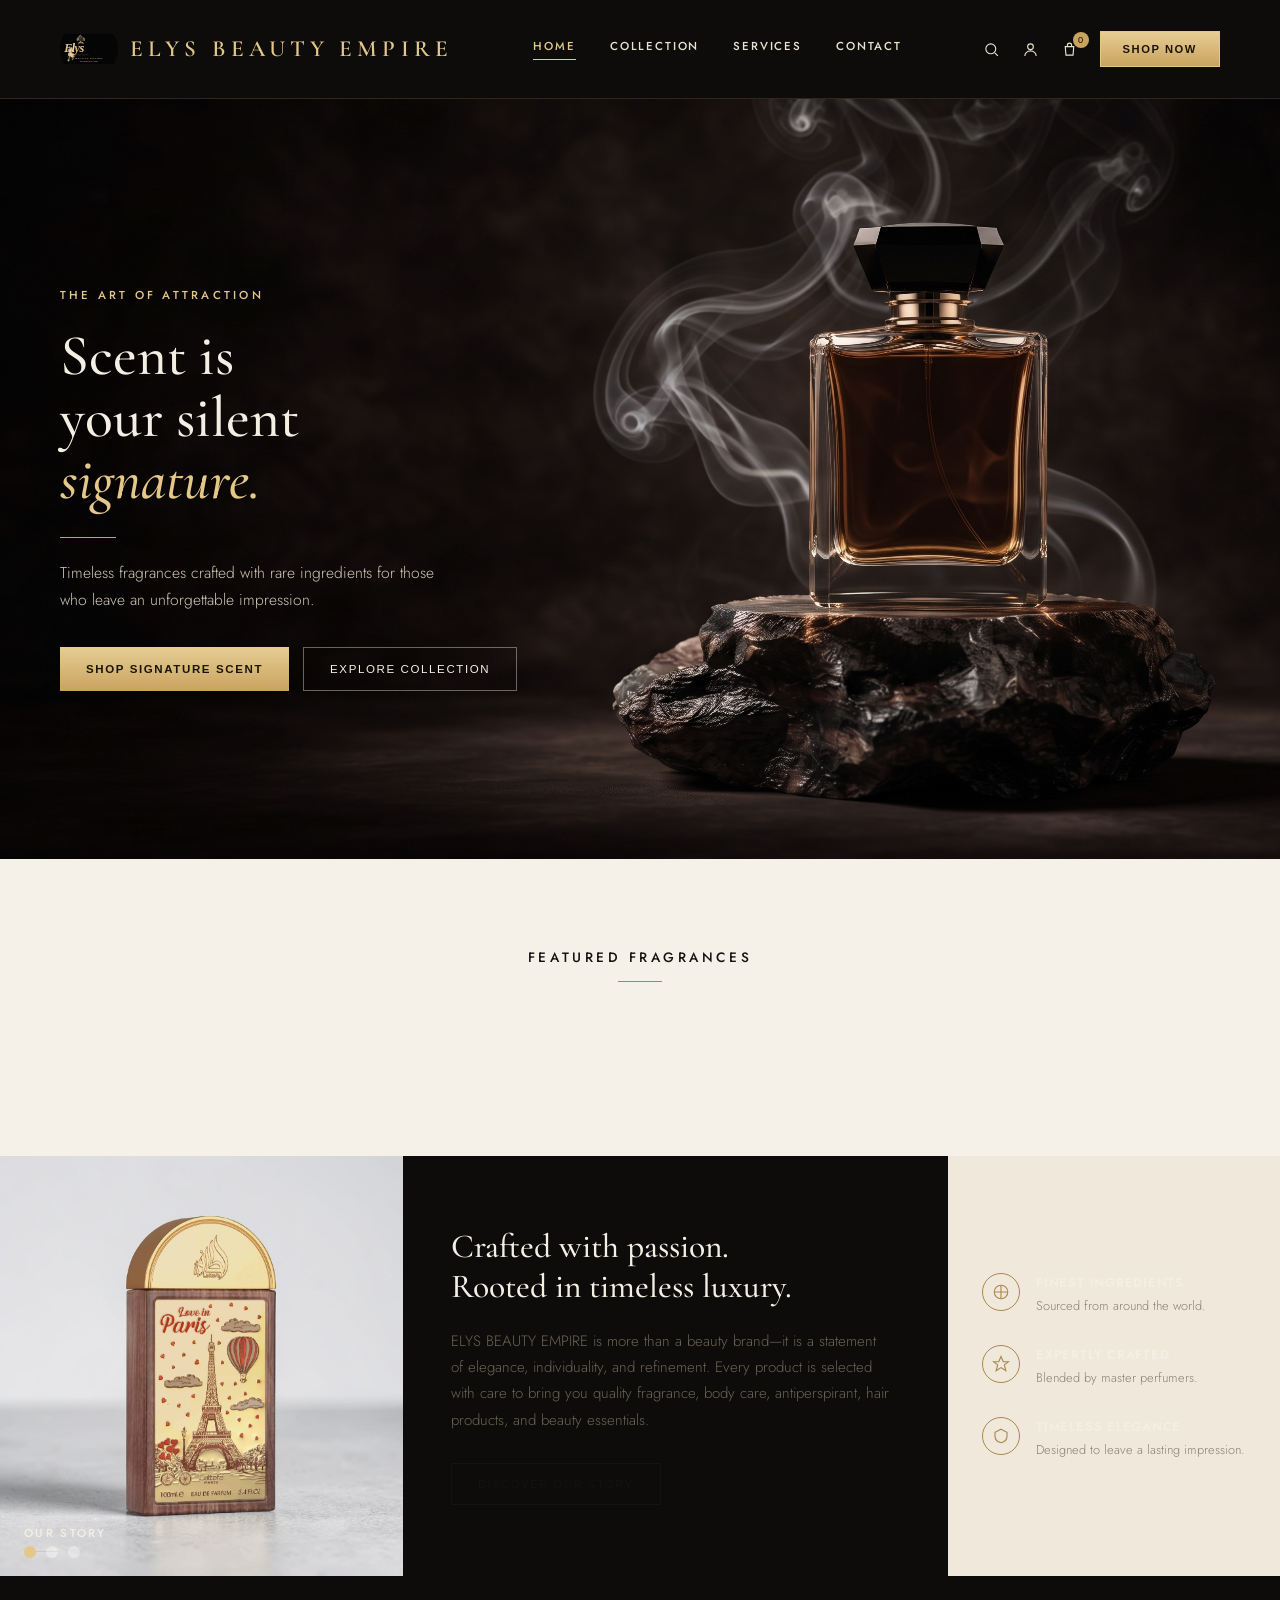
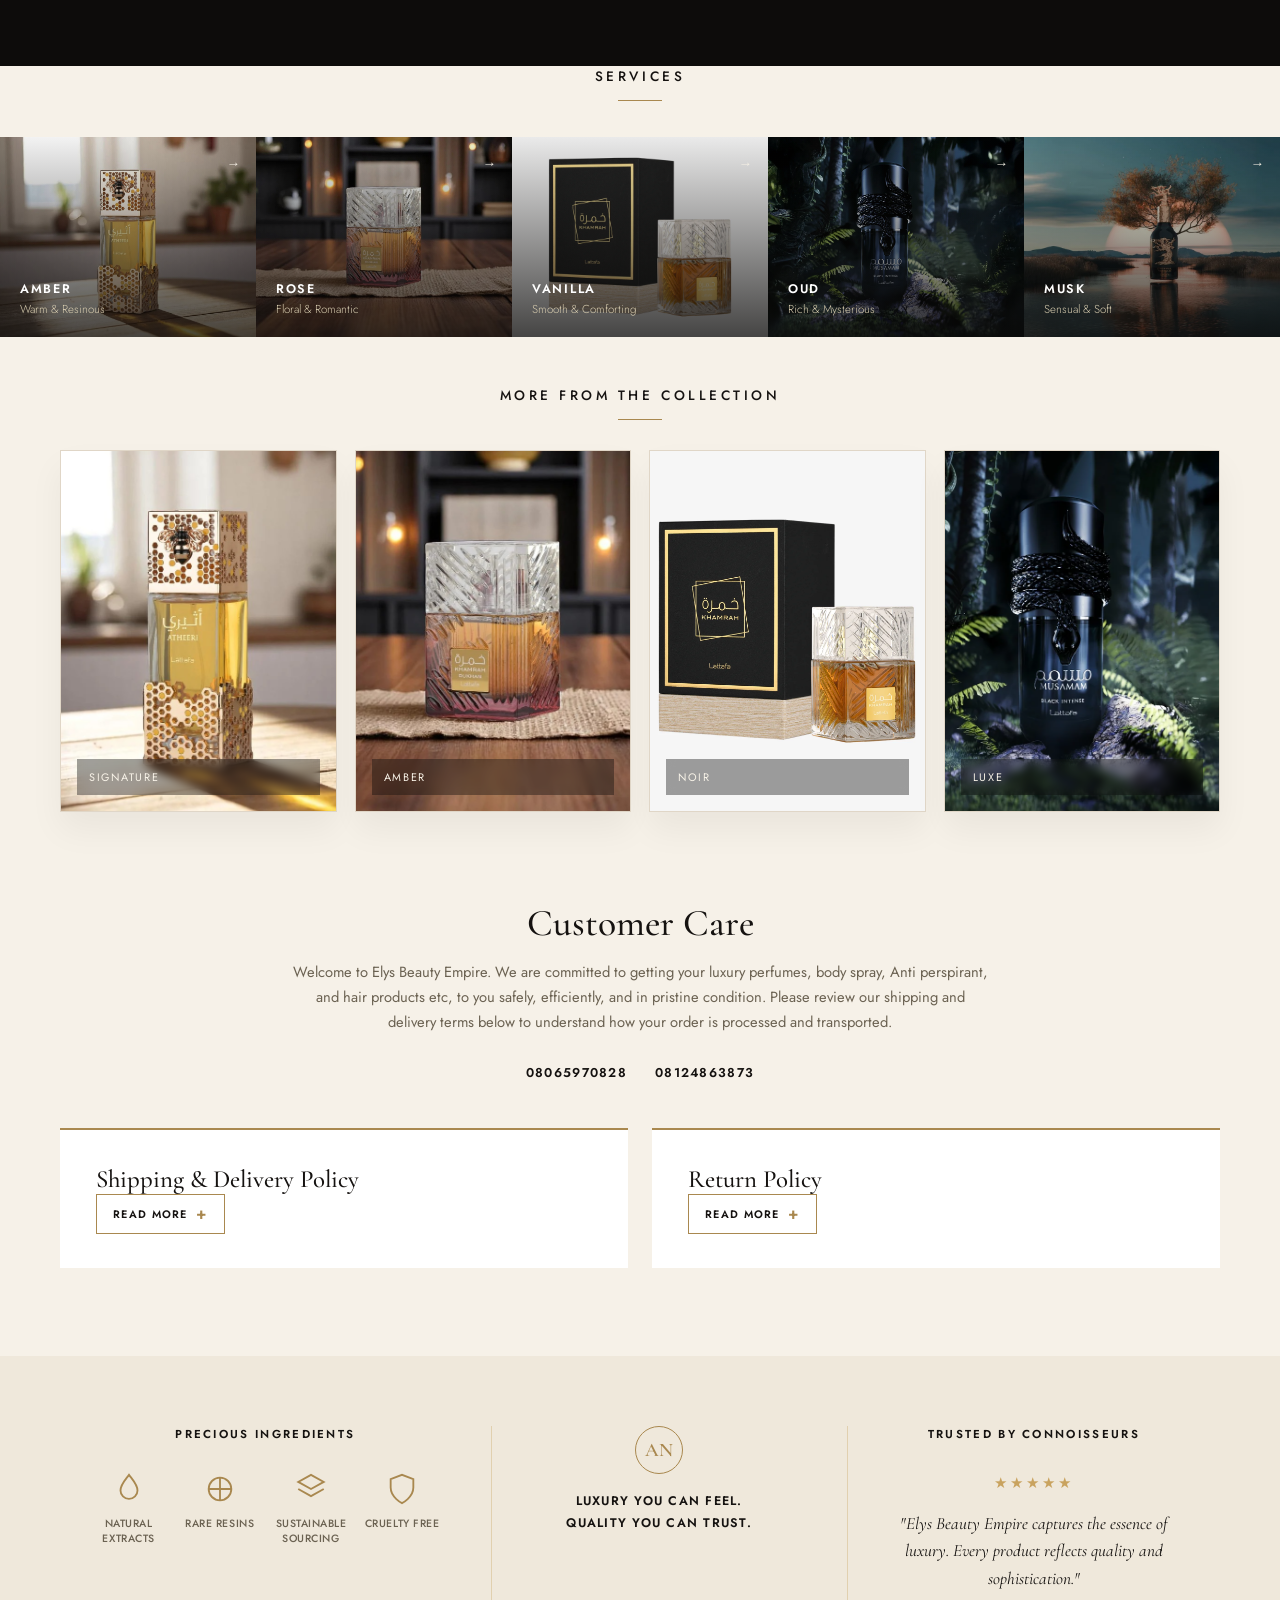
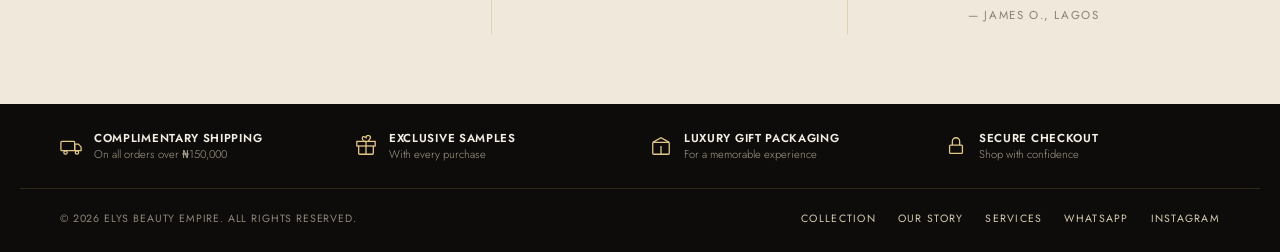
==== commit 3bd68cf2: "Update storefront branding and mobile navigation" ====
--- a/index.html
+++ b/index.html
@@ -4,6 +4,18 @@
 <meta charset="UTF-8">
 <meta name="viewport" content="width=device-width, initial-scale=1, viewport-fit=cover">
 <title>Elys Beauty Empire — Beauty, fragrance, and luxury essentials</title>
+<meta name="description" content="Discover luxury fragrances and beauty essentials from Elys Beauty Empire, with delivery across Nigeria.">
+<meta name="keywords" content="luxury perfume Nigeria, fragrances Lagos, beauty products Nigeria, Elys Beauty Empire">
+<meta name="author" content="Elys Beauty Empire">
+<link rel="icon" href="logo.svg" type="image/svg+xml">
+<link rel="canonical" href="http://127.0.0.1:8080/electra/index.html">
+<meta property="og:type" content="website">
+<meta property="og:title" content="Elys Beauty Empire — Luxury fragrances in Nigeria">
+<meta property="og:description" content="Shop refined fragrances and beauty essentials delivered across Nigeria.">
+<meta property="og:url" content="http://127.0.0.1:8080/electra/index.html">
+<meta property="og:site_name" content="Elys Beauty Empire">
+<meta name="twitter:card" content="summary_large_image">
+<script type="application/ld+json">{"@context":"https://schema.org","@type":"Organization","name":"Elys Beauty Empire","url":"http://127.0.0.1:8080/electra/index.html","areaServed":"Nigeria","description":"Luxury fragrances and beauty essentials delivered across Nigeria."}</script>
 <link rel="preconnect" href="https://fonts.googleapis.com">
 <link rel="preconnect" href="https://fonts.gstatic.com" crossorigin>
 <link href="https://fonts.googleapis.com/css2?family=Cormorant+Garamond:ital,wght@0,400;0,500;0,600;1,500&family=Jost:wght@300;400;500;600&display=swap" rel="stylesheet">
@@ -47,7 +59,16 @@
     max-width:1240px;margin:0 auto;padding:20px 40px;
     display:flex;align-items:center;justify-content:space-between;gap:24px;
   }
+  .brand-wrap{
+    display:inline-flex; align-items:center; gap:12px; min-width:0;
+  }
+  .brand-mark{
+    width:58px; height:58px; display:block; border-radius:50%;
+    object-fit:contain; padding:0; box-sizing:border-box;
+    background:transparent; box-shadow:none;
+  }
   .brand{
+    display:inline-flex; align-items:center;
     font-family:'Cormorant Garamond',serif; color:var(--gold-light);
     font-size:1.45rem; letter-spacing:0.22em; font-weight:600; white-space:nowrap;
   }
@@ -152,6 +173,9 @@
   .fragrance-grid{
     display:grid; grid-template-columns:repeat(4,1fr); gap:26px;
   }
+  .featured-more-wrap{display:flex;justify-content:center;margin-top:34px;}
+  .featured-more{border:1px solid var(--gold-dim);background:transparent;color:var(--ink);padding:13px 28px;font-size:.7rem;letter-spacing:.14em;text-transform:uppercase;font-weight:600;cursor:pointer;transition:background .2s,color .2s;}
+  .featured-more:hover{background:var(--black);color:var(--gold-light);}
   .frag-card{background:#fff;}
   .frag-card{cursor:pointer; transition:transform .25s ease, box-shadow .25s ease;}
   .frag-card:hover{transform:translateY(-4px); box-shadow:0 18px 32px rgba(21,18,16,0.12);}
@@ -615,13 +639,16 @@
     .more-image-card img{height:300px;}
   }
   @media(max-width:600px){
-    .nav-inner{padding:16px 20px;}
-    .brand{font-size:1.05rem; letter-spacing:0.14em;}
-    .nav-right{gap:0;}
-    .nav-icon{display:none;}
-    .shop-now{padding:10px 14px; font-size:0.62rem;}
+    .nav-inner{padding:16px 20px; gap:12px;}
+    .brand-wrap{flex:1; justify-content:center;}
+    .brand{display:none;}
+    .brand-mark{width:48px; height:48px;}
+    .nav-right{gap:12px; margin-left:auto; flex-shrink:0;}
+    .nav-icon{display:block; width:21px; height:21px;}
+    .cart-button{display:inline-flex; align-items:center; justify-content:center; width:28px; height:28px; color:#e9e2d3;}
+    .shop-now{display:none;}
     .hero{min-height:620px;}
-    .hero-bg{background-position:70% center;}
+    .hero-bg{background-position:55% center;}
     .hero-inner{padding-top:58px; padding-bottom:48px;}
     .hero-title{font-size:2.4rem;}
     .hero-copy{font-size:0.88rem; max-width:330px;}
@@ -629,7 +656,7 @@
     .btn-solid,.btn-outline{padding:14px 16px;}
     .section{padding:62px 0;}
     .section-head{margin-bottom:34px;}
-    .fragrance-grid{grid-template-columns:1fr;}
+    .fragrance-grid{grid-template-columns:repeat(2,1fr);gap:12px;}
     .frag-media{aspect-ratio:1/0.95;}
     .frag-info{padding:0 2px;}
     .story-slider-slide img{height:300px;}
@@ -675,12 +702,15 @@
 <header class="nav">
   <div class="nav-inner">
     <button class="menu-toggle" id="menuToggle" type="button" aria-label="Open navigation" aria-expanded="false" aria-controls="mobileNav"><span></span></button>
-    <div class="brand">ELYS BEAUTY EMPIRE</div>
+    <div class="brand-wrap">
+      <img class="brand-mark" src="logo.svg" alt="Elys Beauty Empire logo">
+      <div class="brand">ELYS BEAUTY EMPIRE</div>
+    </div>
     <nav class="nav-links">
       <a href="#" class="active">Home</a>
-      <a href="#collection">Collection</a>
-      <a href="#notes">Ingredients</a>
-      <a href="#">Contact</a>
+      <a href="collection.php">Collection</a>
+      <a href="#services">Services</a>
+      <a href="https://wa.me/2348065970828" target="_blank" rel="noopener">Contact</a>
     </nav>
     <div class="nav-right">
       <svg class="nav-icon" viewBox="0 0 24 24" fill="none" stroke="currentColor" stroke-width="1.6"><circle cx="11" cy="11" r="7"/><line x1="21" y1="21" x2="16.65" y2="16.65"/></svg>
@@ -691,9 +721,9 @@
   </div>
   <nav class="mobile-nav" id="mobileNav" aria-label="Mobile navigation">
     <a href="#" class="active">Home</a>
-    <a href="#collection">Collection</a>
-    <a href="#notes">Ingredients</a>
-    <a href="#shipping-returns">Contact</a>
+    <a href="collection.php">Collection</a>
+    <a href="#services">Services</a>
+    <a href="https://wa.me/2348065970828" target="_blank" rel="noopener">Contact</a>
   </nav>
 </header>
 
@@ -722,65 +752,8 @@
       <h2>Featured Fragrances</h2>
       <div class="rule"></div>
     </div>
-    <div class="fragrance-grid">
-
-      <div class="frag-card" tabindex="0" role="button" data-product="obsidian">
-        <div class="frag-media" style="background:linear-gradient(160deg,#1c1a17,#050504);">
-          <img src="imgi_103_Post-8.png" alt="Obsidian perfume bottle" style="width:100%; height:100%; object-fit:cover; display:block;" />
-        </div>
-        <div class="frag-info">
-          <div>
-            <p class="frag-name">Obsidian</p>
-            <p class="frag-notes">Woody · Amber · Oud</p>
-            <p class="frag-price">$195</p>
-          </div>
-          <button class="frag-add" type="button" aria-label="Add Obsidian to cart">+</button>
-        </div>
-      </div>
-
-      <div class="frag-card" tabindex="0" role="button" data-product="lumiere">
-        <div class="frag-media" style="background:linear-gradient(160deg,#f4ecd9,#e7dcc0);">
-          <img src="imgi_106_Post-2.png" alt="Lumière perfume bottle" style="width:100%; height:100%; object-fit:cover; display:block;" />
-        </div>
-        <div class="frag-info">
-          <div>
-            <p class="frag-name">Lumière</p>
-            <p class="frag-notes">Citrus · Jasmine · Musk</p>
-            <p class="frag-price">$185</p>
-          </div>
-          <button class="frag-add" type="button" aria-label="Add Lumière to cart">+</button>
-        </div>
-      </div>
-
-      <div class="frag-card" tabindex="0" role="button" data-product="noir-rose">
-        <div class="frag-media" style="background:linear-gradient(160deg,#d8c9a8,#b89a63);">
-          <img src="imgi_107_Post-9-1.png" alt="Noir Rose perfume bottle" style="width:100%; height:100%; object-fit:cover; display:block;" />
-        </div>
-        <div class="frag-info">
-          <div>
-            <p class="frag-name">Noir Rose</p>
-            <p class="frag-notes">Rose · Patchouli · Amber</p>
-            <p class="frag-price">$195</p>
-          </div>
-          <button class="frag-add" type="button" aria-label="Add Noir Rose to cart">+</button>
-        </div>
-      </div>
-
-      <div class="frag-card" tabindex="0" role="button" data-product="blanche">
-        <div class="frag-media" style="background:linear-gradient(160deg,#efe9dc,#d9d0bc);">
-          <img src="imgi_108_Post-16.png" alt="Blanche perfume bottle" style="width:100%; height:100%; object-fit:cover; display:block;" />
-        </div>
-        <div class="frag-info">
-          <div>
-            <p class="frag-name">Blanche</p>
-            <p class="frag-notes">Vanilla · Musk · Sandalwood</p>
-            <p class="frag-price">$185</p>
-          </div>
-          <button class="frag-add" type="button" aria-label="Add Blanche to cart">+</button>
-        </div>
-      </div>
-
-    </div>
+    <div class="fragrance-grid" id="featuredProductsGrid"></div>
+    <div class="featured-more-wrap"><button class="featured-more" id="featuredMoreButton" type="button" hidden>Show more perfumes</button></div>
   </div>
 </section>
 
@@ -822,7 +795,7 @@
   </div>
   <div class="cart-items" id="cartItems"></div>
   <div class="cart-drawer-footer">
-    <div class="cart-total"><span>Subtotal</span><span id="cartSubtotal">$0.00</span></div>
+    <div class="cart-total"><span>Subtotal</span><span id="cartSubtotal">₦0.00</span></div>
     <button class="checkout-button" id="checkoutButton" type="button" disabled>Proceed to Checkout</button>
   </div>
 </aside>
@@ -853,7 +826,7 @@
     <aside class="checkout-summary">
       <h2>Order Summary</h2>
       <div id="checkoutItems"></div>
-      <div class="checkout-summary-total"><span>Total</span><span id="checkoutTotal">$0.00</span></div>
+      <div class="checkout-summary-total"><span>Total</span><span id="checkoutTotal">₦0.00</span></div>
     </aside>
   </div>
 </section>
@@ -871,7 +844,7 @@
       <label style="margin-top:20px;">Upload payment receipt<input id="paymentReceipt" name="receipt" type="file" accept="image/jpeg,image/png,application/pdf" required></label>
       <button class="submit-payment" type="submit">Submit Payment Receipt</button>
     </form>
-    <aside class="checkout-summary"><h2>Order Total</h2><div class="checkout-summary-total"><span>Total</span><span id="paymentTotal">$0.00</span></div></aside>
+    <aside class="checkout-summary"><h2>Order Total</h2><div class="checkout-summary-total"><span>Total</span><span id="paymentTotal">₦0.00</span></div></aside>
   </div>
 </section>
 
@@ -891,9 +864,9 @@
     <div class="story-img">
       <div class="story-slider-panel">
         <div class="story-slider-track" id="storySliderTrack">
-          <div class="story-slider-slide"><img src="imgi_229_WhatsApp-Image-2026-04-04-at-9.07.40-PM-2-1.jpg" alt="Story image 1" /></div>
-          <div class="story-slider-slide"><img src="imgi_103_Post-8.png" alt="Story image 2" /></div>
-          <div class="story-slider-slide"><img src="imgi_106_Post-2.png" alt="Story image 3" /></div>
+          <div class="story-slider-slide"><img loading="lazy" src="imgi_229_WhatsApp-Image-2026-04-04-at-9.07.40-PM-2-1.jpg" alt="Story image 1" /></div>
+          <div class="story-slider-slide"><img loading="lazy" src="imgi_103_Post-8.png" alt="Story image 2" /></div>
+          <div class="story-slider-slide"><img loading="lazy" src="imgi_106_Post-2.png" alt="Story image 3" /></div>
         </div>
         <div class="story-slider-dots" aria-label="Story image navigation">
           <button class="active" type="button" aria-label="Show story image 1"></button>
@@ -935,9 +908,9 @@
 </section>
 
 <!-- ============ THE NOTES ============ -->
-<section class="notes-strip" id="notes">
+<section class="notes-strip" id="services">
   <div class="section-head" style="margin-bottom:36px;">
-    <h2>The Notes</h2>
+    <h2>Services</h2>
     <div class="rule"></div>
   </div>
   <div class="notes-grid">
@@ -973,19 +946,19 @@
     </div>
     <div class="more-images-grid">
       <div class="more-image-card">
-        <img src="imgi_17_A_e25106a4-f8fd-4402-97aa-6ac1c7414360.jpg" alt="Luxury fragrance campaign image" />
+        <img loading="lazy" src="imgi_17_A_e25106a4-f8fd-4402-97aa-6ac1c7414360.jpg" alt="Luxury fragrance campaign image" />
         <div class="caption">Signature</div>
       </div>
       <div class="more-image-card">
-        <img src="imgi_18_K.jpg" alt="Amber perfume close up" />
+        <img loading="lazy" src="imgi_18_K.jpg" alt="Amber perfume close up" />
         <div class="caption">Amber</div>
       </div>
       <div class="more-image-card">
-        <img src="imgi_223_Khamrah-2_34a8222e-a770-40b3-9268-b5ee164ad013.png" alt="Perfume bottle campaign art" />
+        <img loading="lazy" src="imgi_223_Khamrah-2_34a8222e-a770-40b3-9268-b5ee164ad013.png" alt="Perfume bottle campaign art" />
         <div class="caption">Noir</div>
       </div>
       <div class="more-image-card">
-        <img src="imgi_31_COVER_MAIN_UP_4-5.png" alt="Hero fragrance detail shot" />
+        <img loading="lazy" src="imgi_31_COVER_MAIN_UP_4-5.png" alt="Hero fragrance detail shot" />
         <div class="caption">Luxe</div>
       </div>
     </div>
@@ -1093,7 +1066,7 @@
       <p class="ft-title">Trusted By Connoisseurs</p>
       <div class="trust-stars">&#9733;&#9733;&#9733;&#9733;&#9733;</div>
       <p class="quote" id="testimonialQuote">"Elys Beauty Empire captures the essence of luxury. Every product reflects quality and sophistication."</p>
-      <p class="quote-by" id="testimonialAuthor">— James L., New York</p>
+      <p class="quote-by" id="testimonialAuthor">— James O., Lagos</p>
     </div>
   </div>
 </section>
@@ -1103,7 +1076,7 @@
   <div class="wrap fb-grid">
     <div class="fb-item">
       <svg viewBox="0 0 24 24" fill="none" stroke="currentColor" stroke-width="1.4"><rect x="1" y="7" width="15" height="10" rx="1"/><path d="M16 10h4l3 3v4h-7z"/><circle cx="6" cy="19" r="1.8"/><circle cx="18.5" cy="19" r="1.8"/></svg>
-      <div><div class="t1">Complimentary Shipping</div><div class="t2">On all orders over $150</div></div>
+      <div><div class="t1">Complimentary Shipping</div><div class="t2">On all orders over ₦150,000</div></div>
     </div>
     <div class="fb-item">
       <svg viewBox="0 0 24 24" fill="none" stroke="currentColor" stroke-width="1.4"><path d="M20 12v8a1 1 0 01-1 1H5a1 1 0 01-1-1v-8"/><rect x="2" y="7" width="20" height="5"/><path d="M12 7v14M12 7c-2 0-4-1.5-4-3.5S9 1 12 3c0-2 2-3.5 4-2S16 5 14 7"/></svg>
@@ -1121,10 +1094,11 @@
   <div class="footer-meta">
     <p class="footer-copy">&copy; 2026 Elys Beauty Empire. All rights reserved.</p>
     <nav class="footer-links" aria-label="Footer navigation">
-      <a href="#collection">Collection</a>
+      <a href="collection.php">Collection</a>
       <a href="#story">Our Story</a>
-      <a href="#notes">Ingredients</a>
-      <a href="#">Contact</a>
+      <a href="#services">Services</a>
+      <a href="https://wa.me/2348065970828" target="_blank" rel="noopener">WhatsApp</a>
+      <a href="https://www.instagram.com/elysbeautyempire/" target="_blank" rel="noopener">Instagram</a>
     </nav>
   </div>
 </footer>
@@ -1152,24 +1126,9 @@
     });
   });
 
-  const products = {
-    obsidian: {
-      name: 'Obsidian', price: '$195', image: 'imgi_103_Post-8.png', category: 'Perfume',
-      description: 'A deep, refined fragrance with woody amber and oud notes. Obsidian is made for evening moments and leaves a warm, unforgettable signature.'
-    },
-    lumiere: {
-      name: 'Lumière', price: '$185', image: 'imgi_106_Post-2.png', category: 'Perfume',
-      description: 'A luminous blend of bright citrus, delicate jasmine, and soft musk. Lumière brings a clean, elegant glow to every day.'
-    },
-    'noir-rose': {
-      name: 'Noir Rose', price: '$195', image: 'imgi_107_Post-9-1.png', category: 'Perfume',
-      description: 'A romantic statement of rose, patchouli, and amber. Noir Rose balances floral softness with a rich, confident depth.'
-    },
-    blanche: {
-      name: 'Blanche', price: '$185', image: 'imgi_108_Post-16.png', category: 'Perfume',
-      description: 'A smooth, comforting fragrance of vanilla, musk, and sandalwood. Blanche is soft, polished, and effortlessly timeless.'
-    }
-  };
+  let products = {};
+  const featuredProductsGrid = document.getElementById('featuredProductsGrid');
+  const featuredMoreButton = document.getElementById('featuredMoreButton');
   const productModal = document.getElementById('productModal');
   const productModalClose = document.getElementById('productModalClose');
   const productModalImage = document.getElementById('productModalImage');
@@ -1186,13 +1145,14 @@
   const paymentPanel = document.getElementById('paymentPanel');
   const successModal = document.getElementById('successModal');
   let productQuantity = 1;
+  let showAllFeatured = false;
   let cartToastTimer;
   let cart = JSON.parse(localStorage.getItem('elys-beauty-cart') || '[]');
   let checkoutCustomer = null;
   let orderReference = 'ELYS-ORDER';
 
   function money(value) {
-    return '$' + Number(value).toFixed(2);
+    return '₦' + Number(value).toLocaleString('en-NG', {minimumFractionDigits: 2, maximumFractionDigits: 2});
   }
 
   function saveCart() {
@@ -1224,8 +1184,9 @@
   }
 
   function addToCart(product, amount) {
+    if (product.stock_quantity <= 0) return;
     const existing = cart.find((item) => item.id === product.id);
-    if (existing) existing.quantity += amount;
+    if (existing) existing.quantity = Math.min(product.stock_quantity, existing.quantity + amount);
     else cart.push({...product, quantity: amount});
     saveCart();
     renderCart();
@@ -1260,27 +1221,68 @@
     document.body.classList.remove('modal-open');
   }
 
-  document.querySelectorAll('.frag-card[data-product]').forEach((card) => {
-    card.addEventListener('click', () => openProduct(card.dataset.product));
-    card.querySelector('.frag-add').addEventListener('click', (event) => {
-      event.stopPropagation();
-      const product = products[card.dataset.product];
-      if (product) {
-        addToCart({
-          id: card.dataset.product,
-          name: product.name,
-          price: Number(product.price.replace('$', '')),
-          image: product.image
-        }, 1);
-      }
+  function renderFeaturedProducts() {
+    const featuredProducts = Object.values(products);
+    const visibleProducts = showAllFeatured ? featuredProducts : featuredProducts.slice(0, 8);
+    featuredProductsGrid.innerHTML = visibleProducts.map((product) => `
+      <div class="frag-card" tabindex="0" role="button" data-product="${product.id}">
+        <div class="frag-media" style="background:linear-gradient(160deg,#efe9dc,#d9d0bc);">
+          <img loading="lazy" src="${product.image}" alt="${product.name} perfume bottle" style="width:100%; height:100%; object-fit:cover; display:block;" />
+        </div>
+        <div class="frag-info">
+          <div>
+            <p class="frag-name">${product.name}</p>
+            <p class="frag-notes">${product.short_description || product.category}</p>
+            <p class="frag-price">${product.stock_quantity > 0 ? money(product.price) : 'Out of stock'}</p>
+          </div>
+          <button class="frag-add" type="button" aria-label="${product.stock_quantity > 0 ? 'Add ' + product.name + ' to cart' : product.name + ' is out of stock'}" ${product.stock_quantity > 0 ? '' : 'disabled'}>${product.stock_quantity > 0 ? '+' : '—'}</button>
+        </div>
+      </div>`).join('');
+    featuredMoreButton.hidden = featuredProducts.length <= 8 || showAllFeatured;
+    bindFeaturedProductCards();
+  }
+
+  featuredMoreButton.addEventListener('click', () => {
+    showAllFeatured = true;
+    renderFeaturedProducts();
+  });
+
+  function bindFeaturedProductCards() {
+    document.querySelectorAll('.frag-card[data-product]').forEach((card) => {
+      card.addEventListener('click', () => openProduct(card.dataset.product));
+      card.querySelector('.frag-add').addEventListener('click', (event) => {
+        event.stopPropagation();
+        const product = products[card.dataset.product];
+        if (product) addToCart({id: product.id, name: product.name, price: product.price, image: product.image, stock_quantity: product.stock_quantity}, 1);
+      });
+      card.addEventListener('keydown', (event) => {
+        if (event.key === 'Enter' || event.key === ' ') {
+          event.preventDefault();
+          openProduct(card.dataset.product);
+        }
+      });
     });
-    card.addEventListener('keydown', (event) => {
-      if (event.key === 'Enter' || event.key === ' ') {
-        event.preventDefault();
-        openProduct(card.dataset.product);
-      }
-    });
-  });
+  }
+
+  async function loadFeaturedProducts() {
+    try {
+      const response = await fetch('api/products.php');
+      if (!response.ok) throw new Error('Product request failed');
+      const payload = await response.json();
+      products = Object.fromEntries(payload.data.map((product) => [product.id, {
+        ...product,
+        price: Number(product.price),
+        category: product.tag || 'Beauty',
+        stock_quantity: Number(product.stock_quantity || 0),
+        image: product.image
+      }]));
+      renderFeaturedProducts();
+    } catch (error) {
+      console.error('Unable to load featured products.', error);
+    }
+  }
+
+  loadFeaturedProducts();
   productModalClose.addEventListener('click', closeProduct);
   productModal.addEventListener('click', (event) => {
     if (event.target === productModal) closeProduct();
@@ -1298,7 +1300,7 @@
   });
   addCartButton.addEventListener('click', () => {
     const product = products[productModalTitle.textContent.toLowerCase().replace('è', 'e').replace(' ', '-')];
-    if (product) addToCart({id: productModalTitle.textContent, name: product.name, price: Number(product.price.replace('$', '')), image: product.image}, productQuantity);
+    if (product) addToCart({id: product.id, name: product.name, price: Number(product.price.replace(/[^0-9.-]/g, '')), image: product.image, stock_quantity: product.stock_quantity}, productQuantity);
   });
 
   document.getElementById('cartButton').addEventListener('click', () => { renderCart(); cartDrawer.classList.add('is-open'); cartBackdrop.classList.add('is-open'); });
@@ -1347,7 +1349,10 @@
       if (!response.ok) throw new Error(result.error || 'Unable to create order.');
       orderReference = result.data && result.data.order_code ? result.data.order_code : 'ELYS-ORDER';
     } catch (error) {
-      orderReference = 'ELYS-' + Date.now();
+      window.alert(error.message || 'Unable to create order. Please review your cart and try again.');
+      submitButton.disabled = false;
+      submitButton.textContent = 'Continue to Payment';
+      return;
     }
     document.getElementById('transferReference').textContent = orderReference;
     checkoutPanel.classList.remove('is-open');
@@ -1439,7 +1444,7 @@
   const testimonials = [
     {
       quote: '"Elys Beauty Empire captures the essence of luxury. Every product reflects quality and sophistication."',
-      author: '— James L., New York'
+      author: '— James O., Lagos'
     },
     {
       quote: '"The quality is exceptional, from the beautiful packaging to the lasting fragrance. I will definitely order again."',
@@ -1447,7 +1452,7 @@
     },
     {
       quote: '"Every detail feels thoughtfully chosen. Elys Beauty Empire has become my favorite beauty destination."',
-      author: '— Sofia M., London'
+      author: '— Sofia A., Abuja'
     }
   ];
   const testimonialQuote = document.getElementById('testimonialQuote');
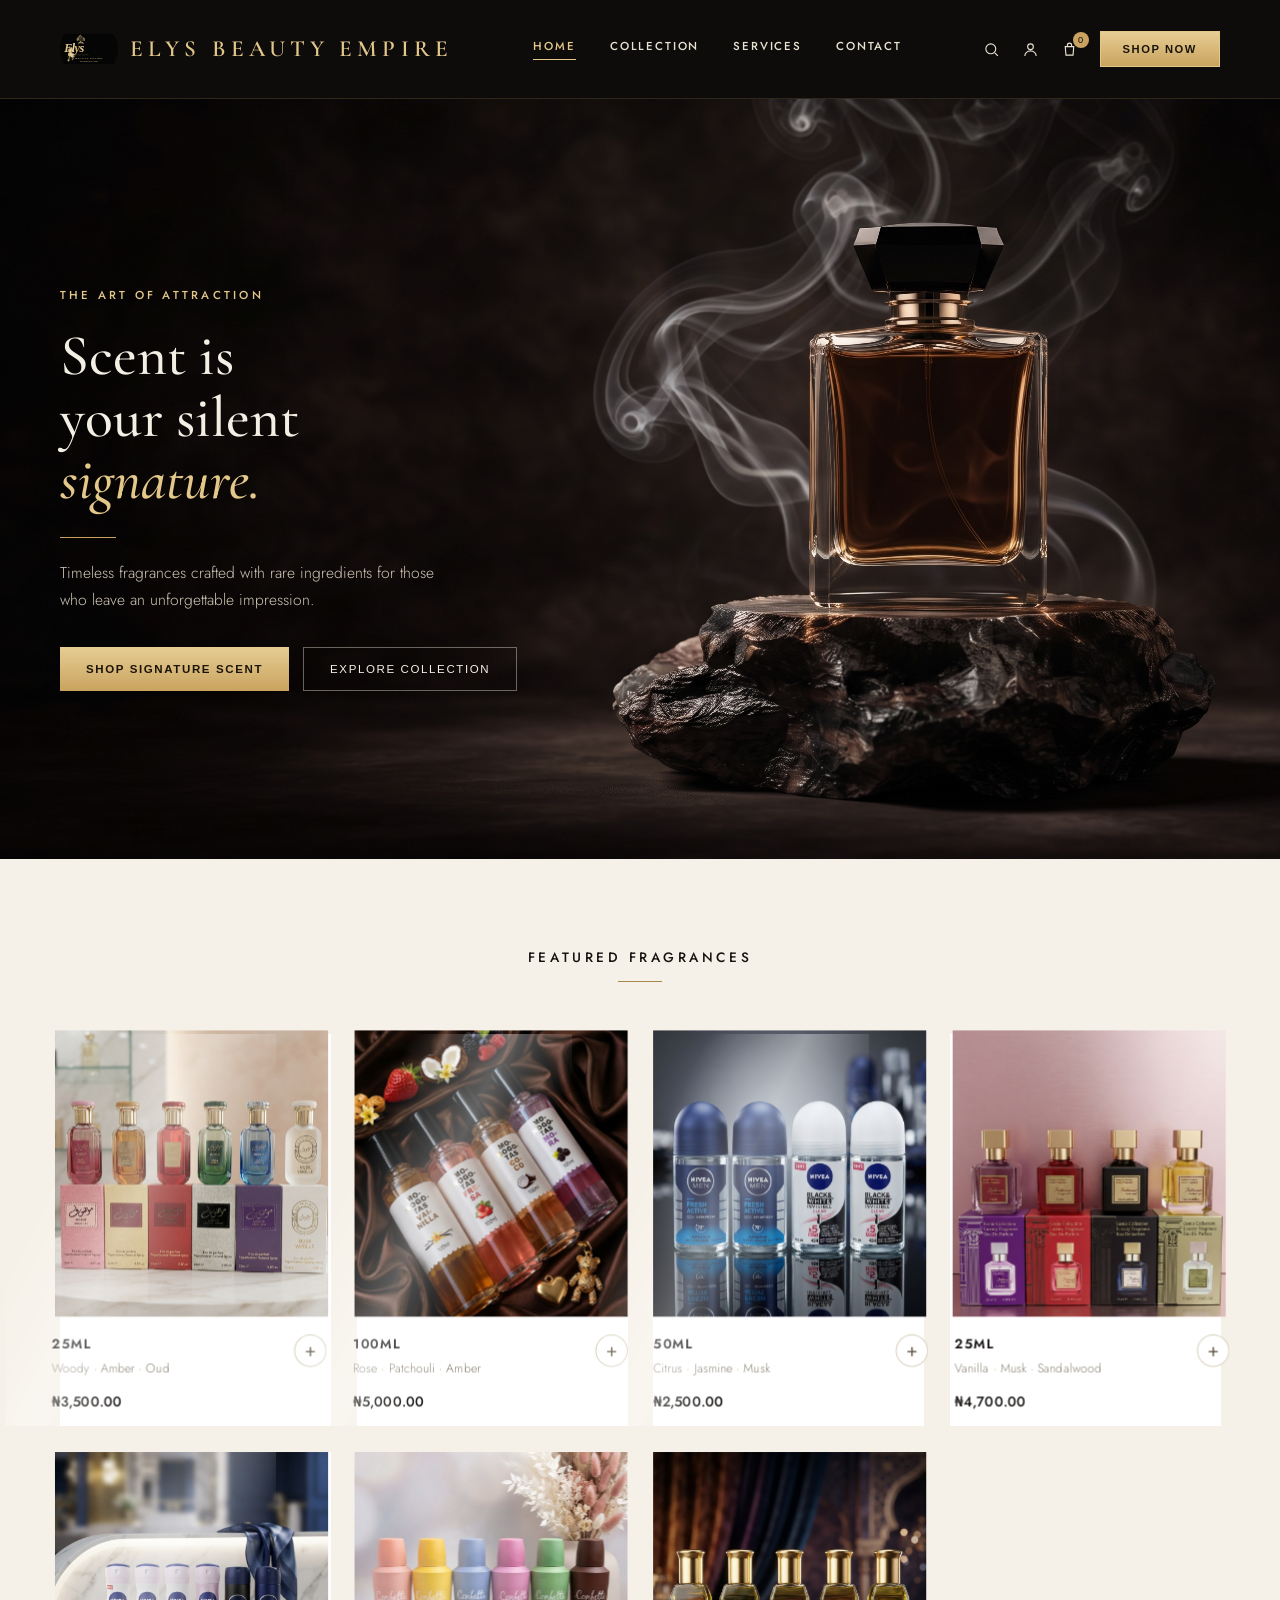
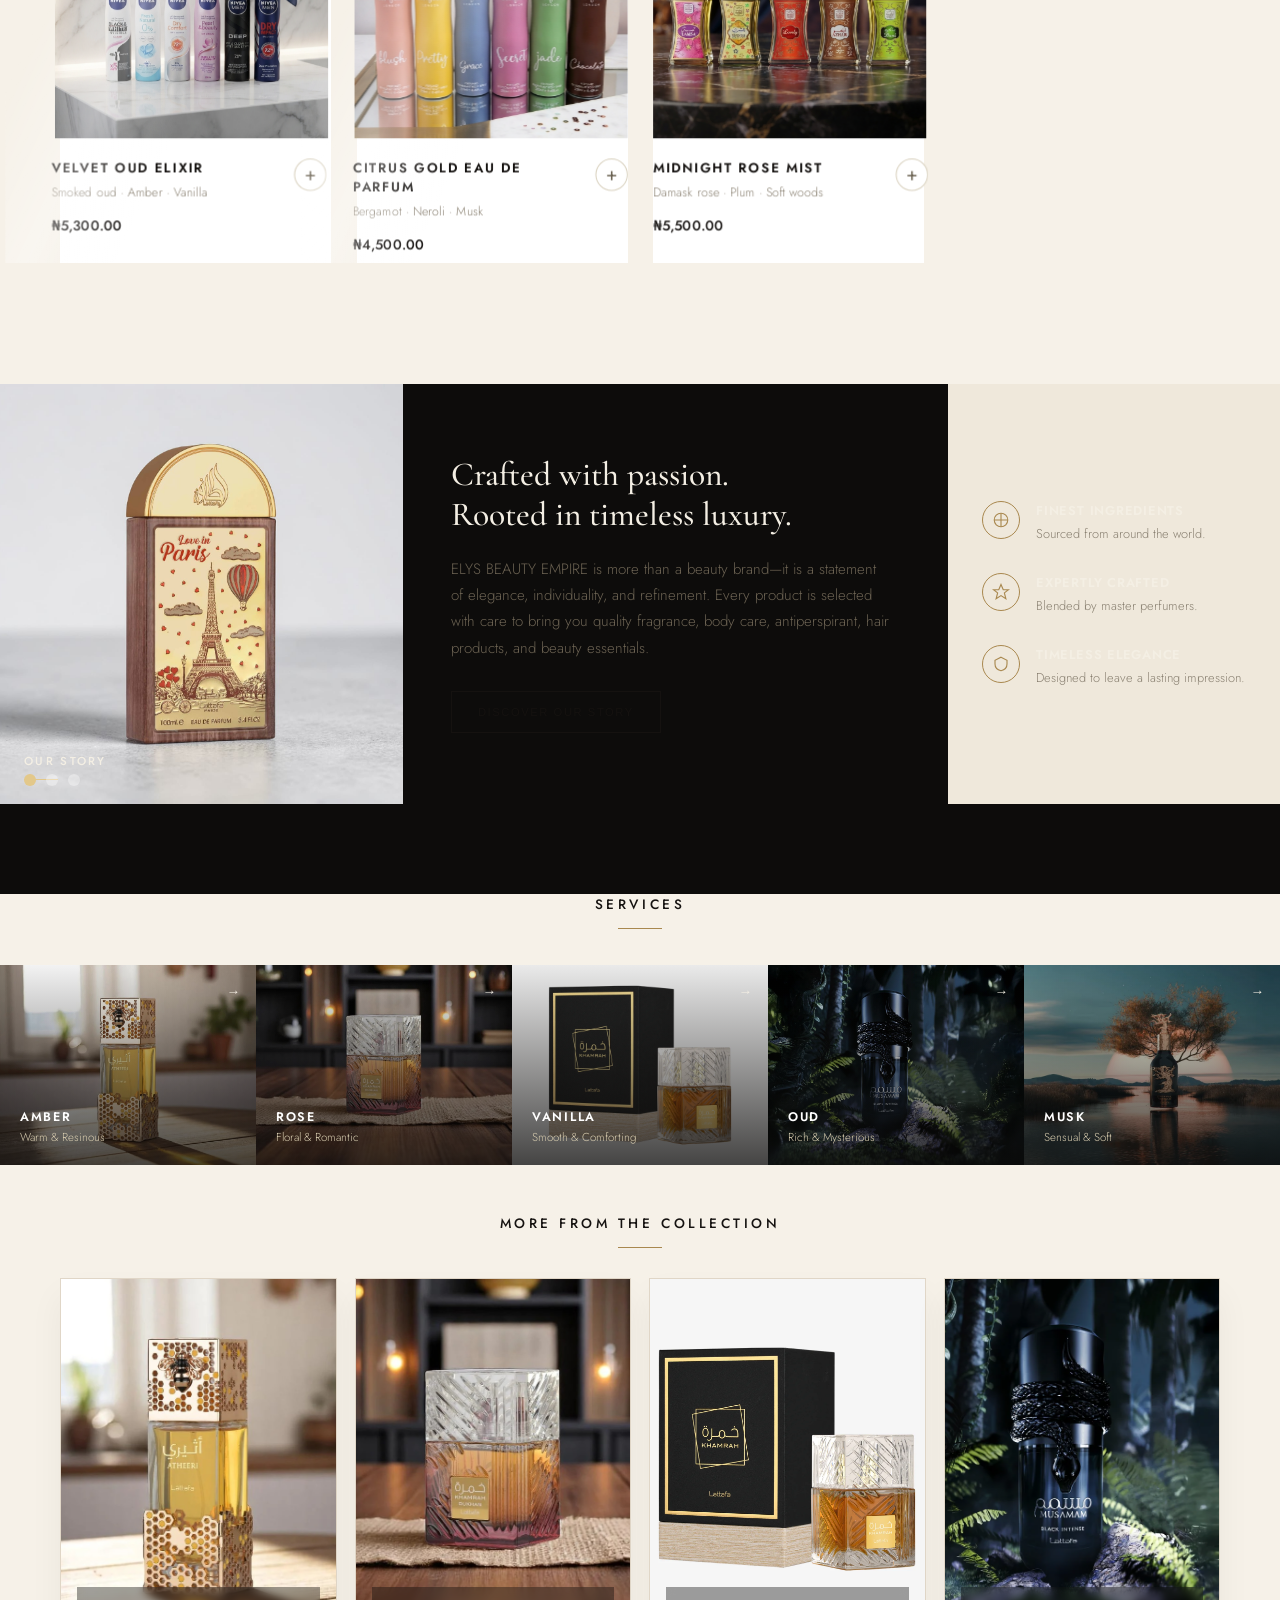
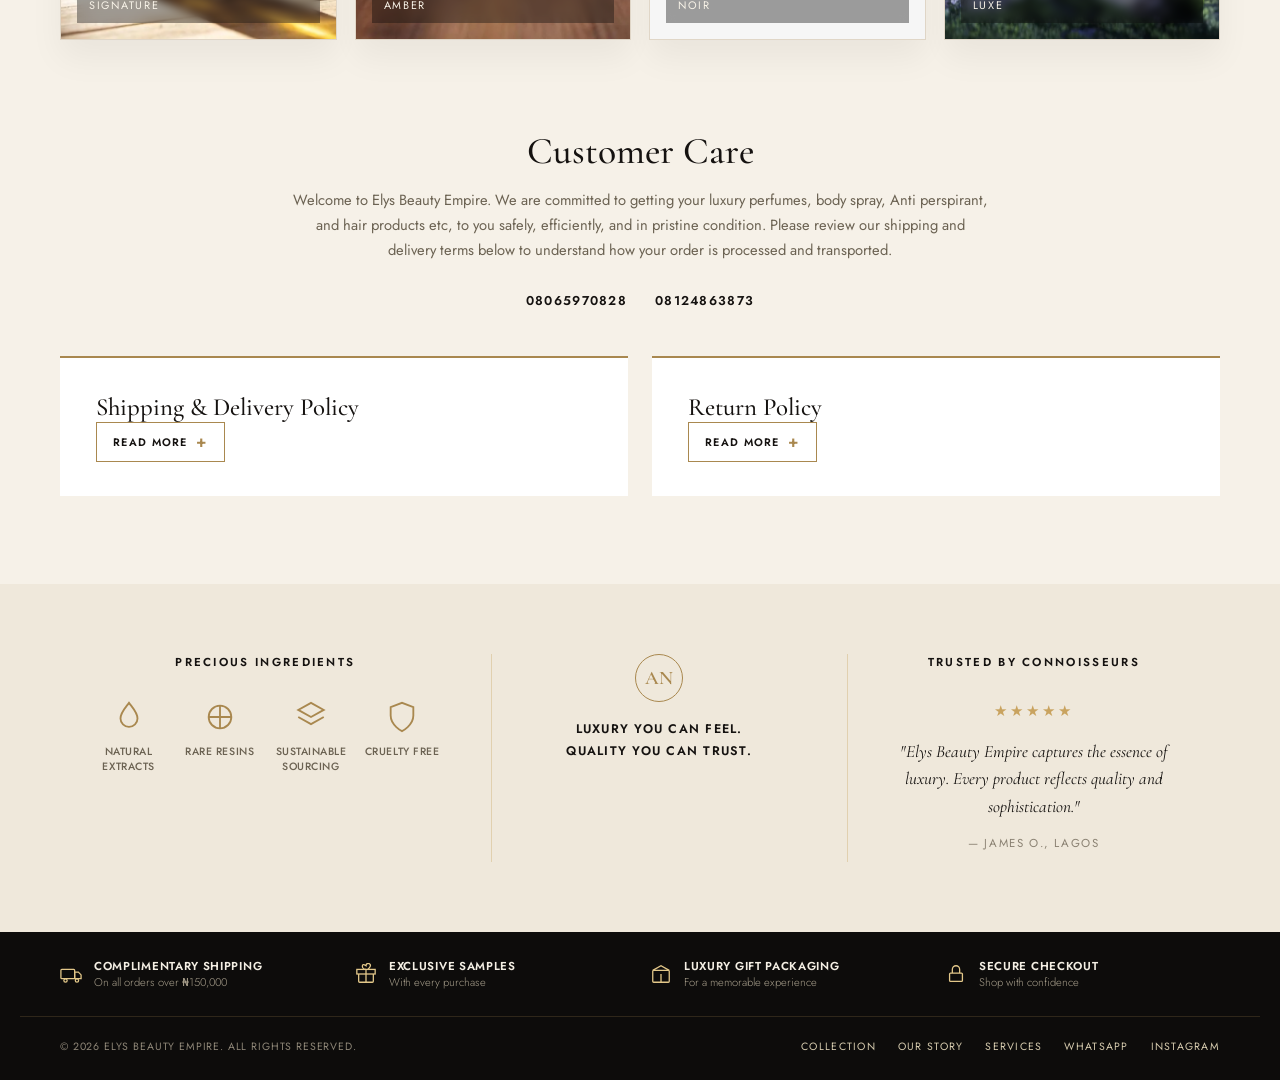
==== commit cd38f9d1: "Add static product fallback and payment approval emails" ====
--- a/index.html
+++ b/index.html
@@ -1126,6 +1126,15 @@
     });
   });
 
+  const fallbackProducts = {
+    obsidian: {id:'obsidian', name:'25ml', short_description:'Woody · Amber · Oud', description:'A deep, refined fragrance with woody amber and oud notes. Obsidian is made for evening moments and leaves a warm, unforgettable signature.', price:3500, category:'Beauty', stock_quantity:10, image:'1.jpeg'},
+    'noir-rose': {id:'noir-rose', name:'100ml', short_description:'Rose · Patchouli · Amber', description:'A romantic statement of rose, patchouli, and amber. Noir Rose balances floral softness with a rich, confident depth.', price:5000, category:'Beauty', stock_quantity:10, image:'3.jpeg'},
+    lumiere: {id:'lumiere', name:'50ml', short_description:'Citrus · Jasmine · Musk', description:'A luminous blend of bright citrus, delicate jasmine, and soft musk. Lumiere brings a clean, elegant glow to every day.', price:2500, category:'Beauty', stock_quantity:10, image:'2.jpeg'},
+    blanche: {id:'blanche', name:'25ml', short_description:'Vanilla · Musk · Sandalwood', description:'A smooth, comforting fragrance of vanilla, musk, and sandalwood. Blanche is soft, polished, and effortlessly timeless.', price:4700, category:'Beauty', stock_quantity:10, image:'4.jpeg'},
+    fefe: {id:'fefe', name:'Velvet Oud Elixir', short_description:'Smoked oud · Amber · Vanilla', description:'A deep, enveloping fragrance built around polished oud, warm amber, and a soft veil of vanilla.', price:5300, category:'New', stock_quantity:10, image:'img/uploads/product-6deb29105dbad41b.jpg'},
+    '250ml': {id:'250ml', name:'Citrus Gold Eau de Parfum', short_description:'Bergamot · Neroli · Musk', description:'Bright bergamot and luminous neroli settle into a smooth musk finish. Citrus Gold is fresh, radiant, and made for everyday distinction.', price:4500, category:'Bestseller', stock_quantity:10, image:'img/uploads/product-a9e871f5d5ef19d0.jpg'},
+    '24ml': {id:'24ml', name:'Midnight Rose Mist', short_description:'Damask rose · Plum · Soft woods', description:'A modern rose composition with ripe plum, delicate petals, and a graceful woody base. Midnight Rose Mist is romantic without losing its edge.', price:5500, category:'Signature', stock_quantity:10, image:'img/uploads/product-ea34143482b667cf.jpg'}
+  };
   let products = {};
   const featuredProductsGrid = document.getElementById('featuredProductsGrid');
   const featuredMoreButton = document.getElementById('featuredMoreButton');
@@ -1279,6 +1288,8 @@
       renderFeaturedProducts();
     } catch (error) {
       console.error('Unable to load featured products.', error);
+      products = fallbackProducts;
+      renderFeaturedProducts();
     }
   }
 
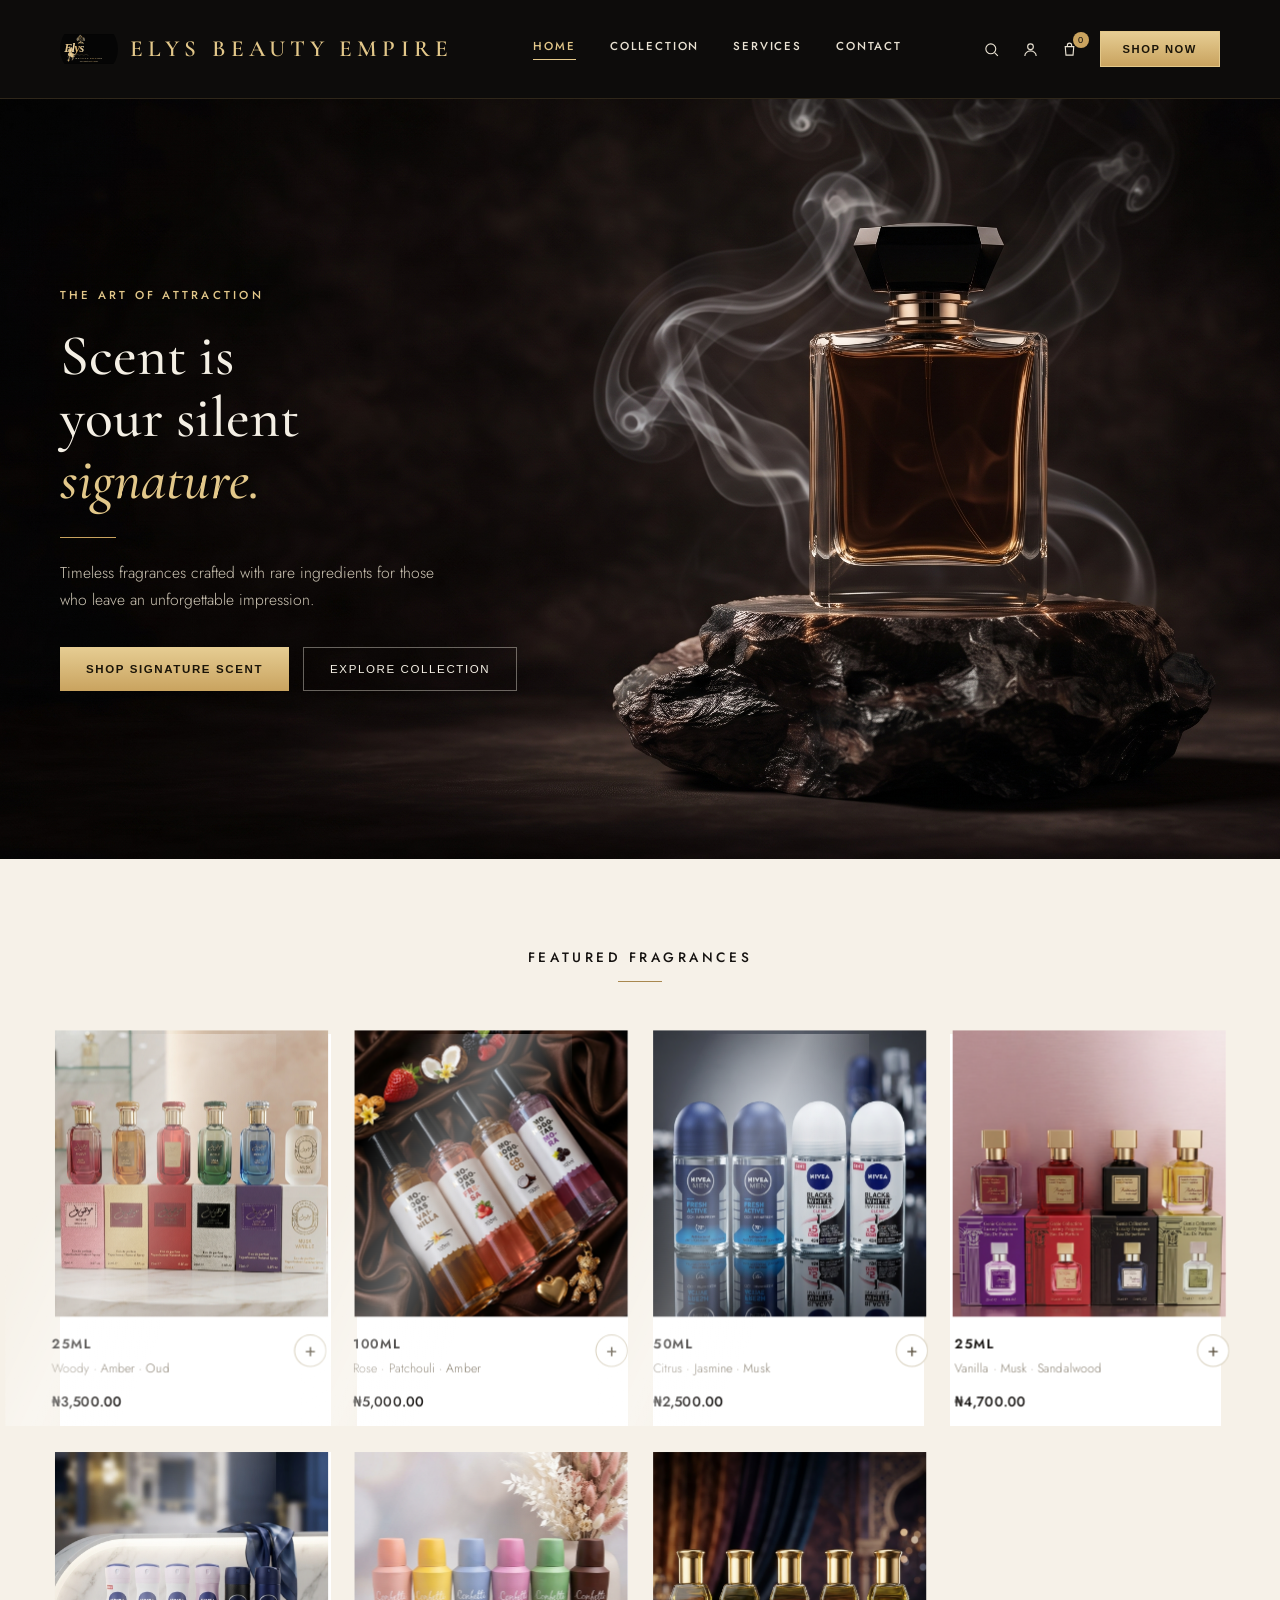
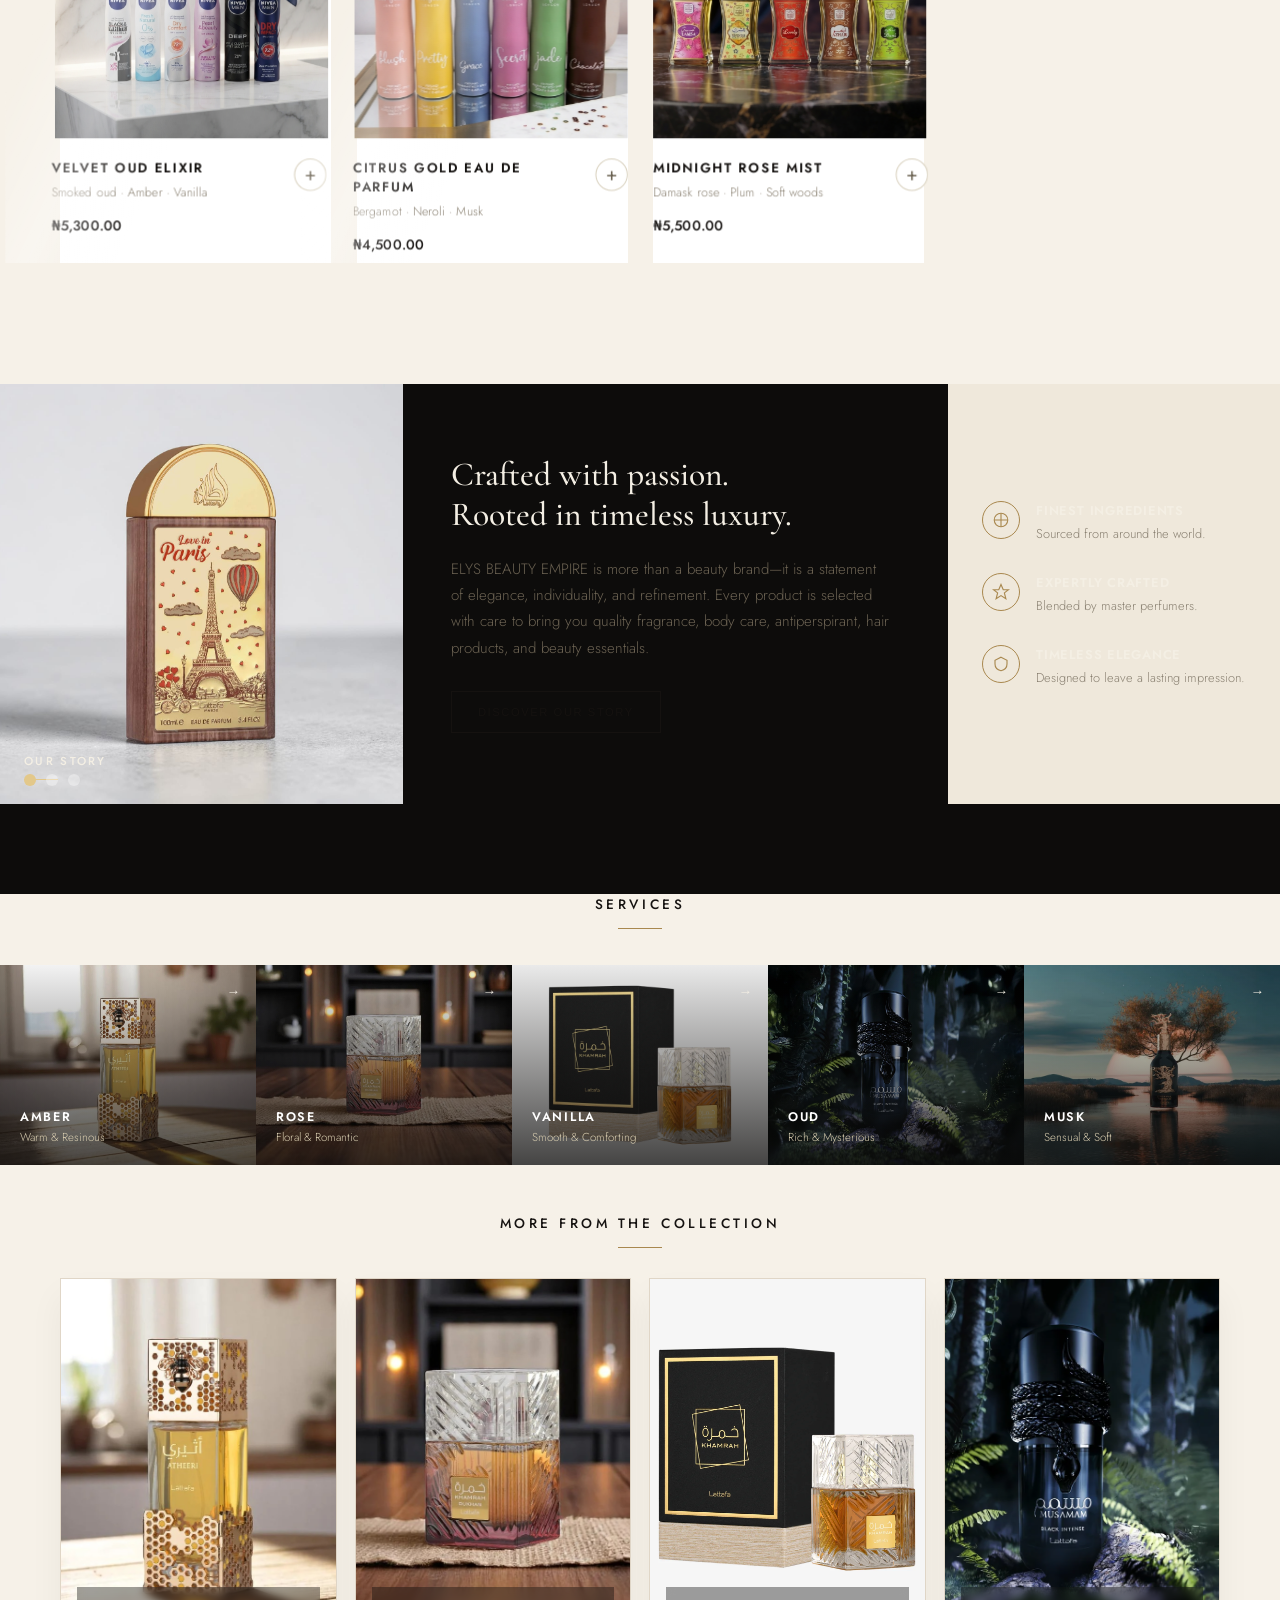
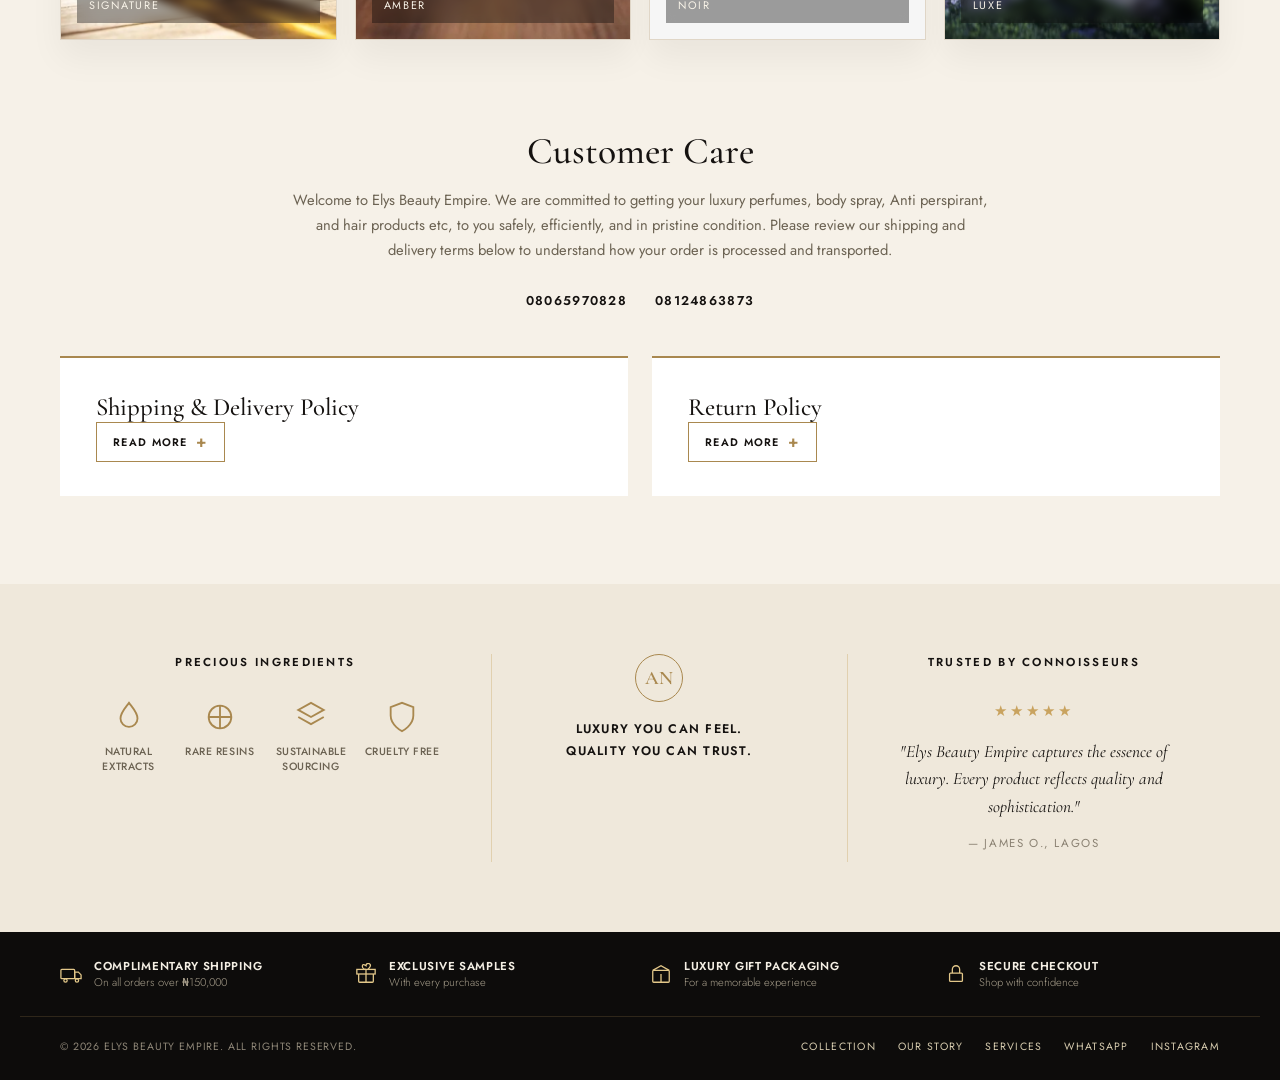
==== commit c9bb8b17: "Add HD hero background video" ====
--- a/index.html
+++ b/index.html
@@ -110,7 +110,7 @@
     min-height:760px; display:flex; align-items:center;
   }
   .hero-bg{
-    position:absolute; inset:0;
+    position:absolute; inset:0; overflow:hidden;
     background-image: url('Perfume_bottle_on_stone_pedestal_2K_20260922115134.jpeg');
     background-size:cover;
     background-position:center center;
@@ -118,6 +118,7 @@
     filter:saturate(1) contrast(1) brightness(1);
     transform:scale(1.02);
   }
+  .hero-video{position:absolute; inset:0; width:100%; height:100%; object-fit:cover; object-position:center center;}
   .mobile-nav{display:none;}
   .hero-inner{
     position:relative; z-index:2; max-width:1240px; margin:0 auto; padding:90px 40px 70px;
@@ -729,7 +730,11 @@
 
 <!-- ============ HERO ============ -->
 <section class="hero">
-  <div class="hero-bg"></div>
+  <div class="hero-bg">
+    <video class="hero-video" autoplay muted loop playsinline poster="Perfume_bottle_on_stone_pedestal_2K_20260922115134.jpeg" aria-hidden="true">
+      <source src="hero-video.mp4" type="video/mp4">
+    </video>
+  </div>
   <div class="hero-inner">
     <div>
       <div class="eyebrow">The Art of Attraction</div>
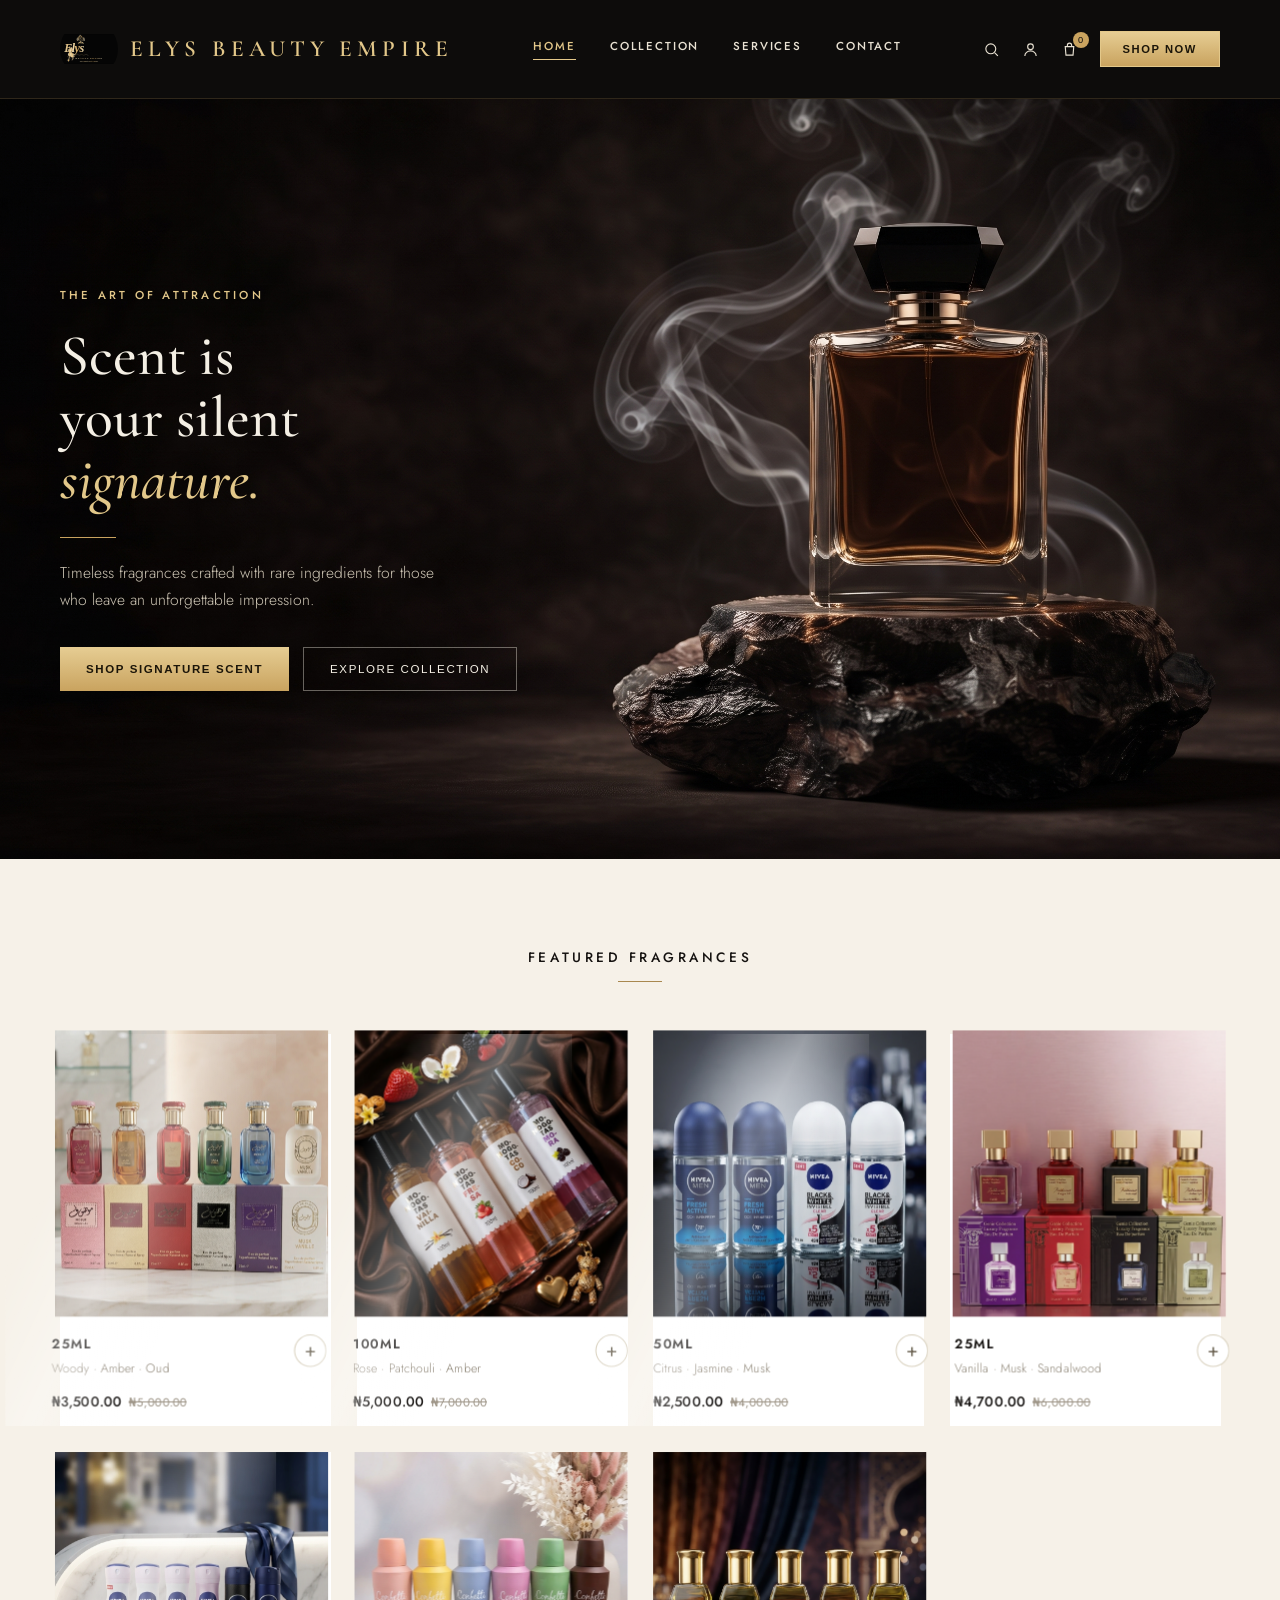
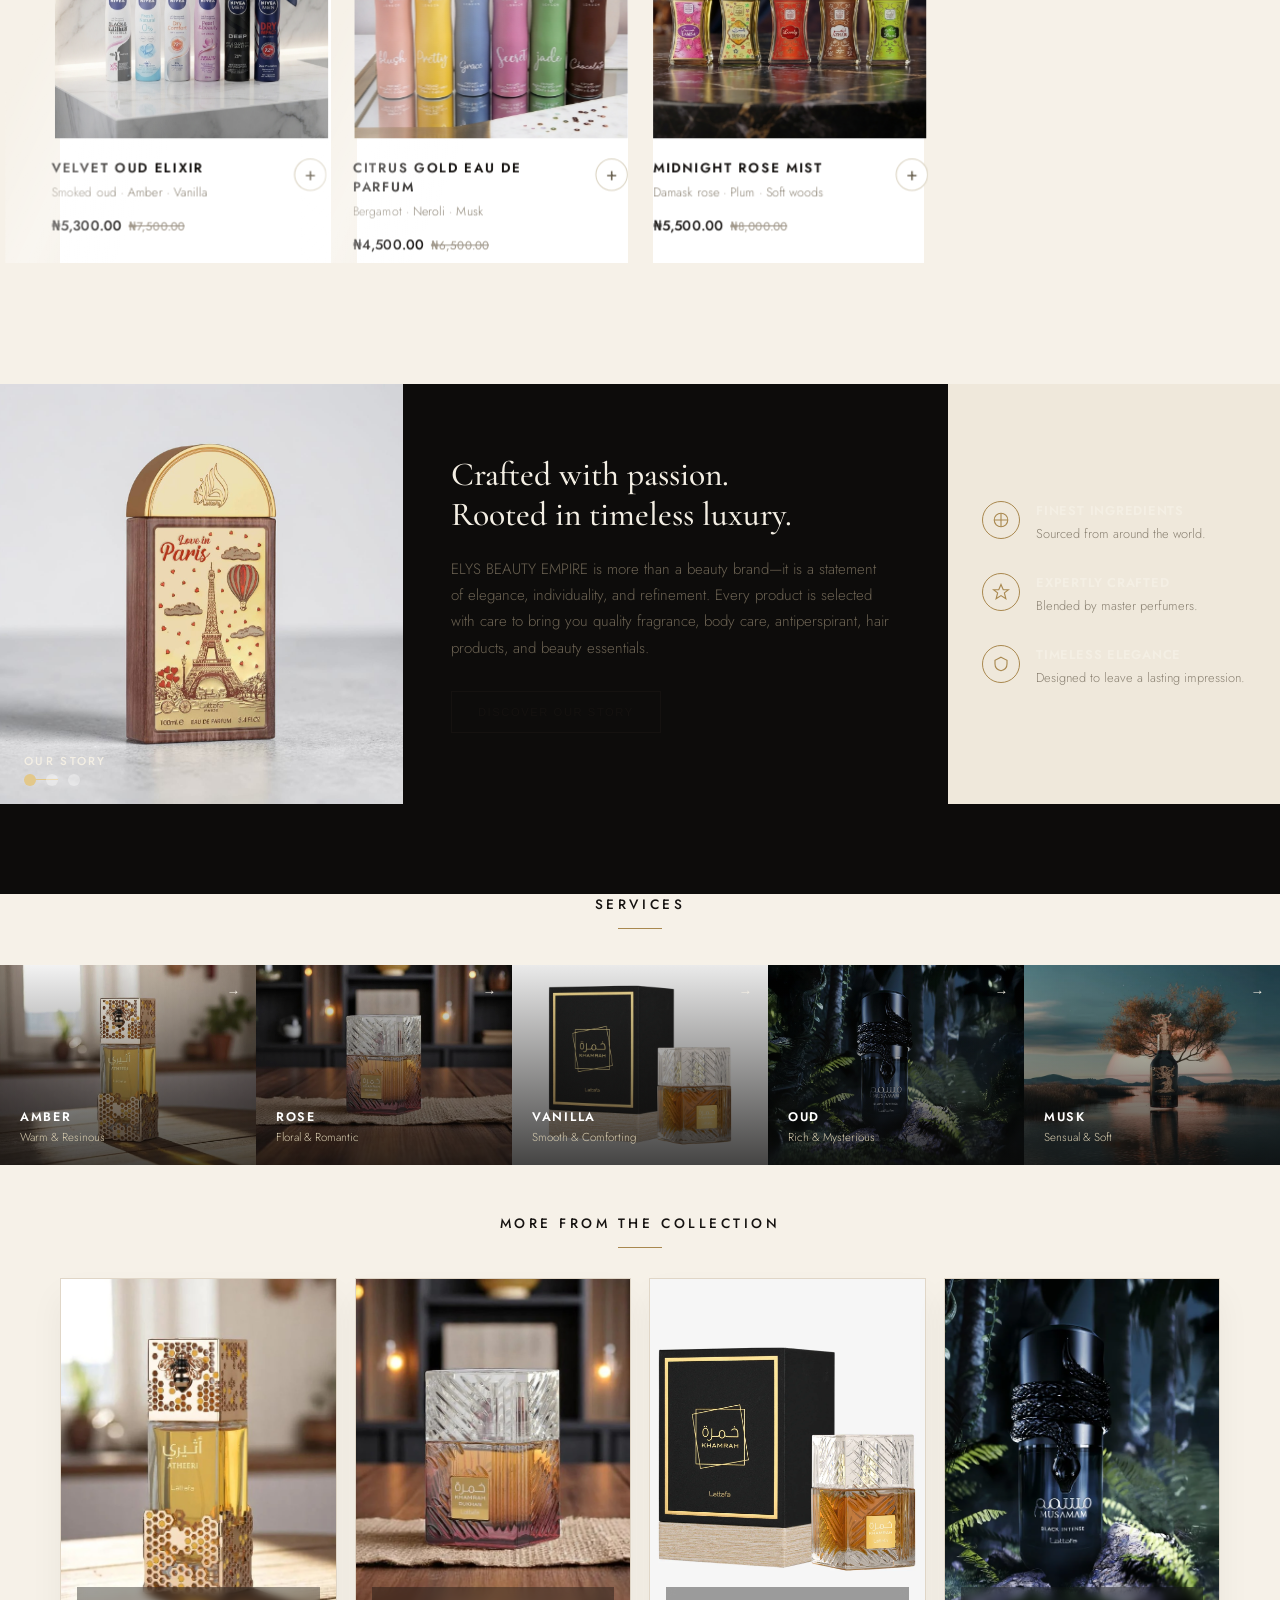
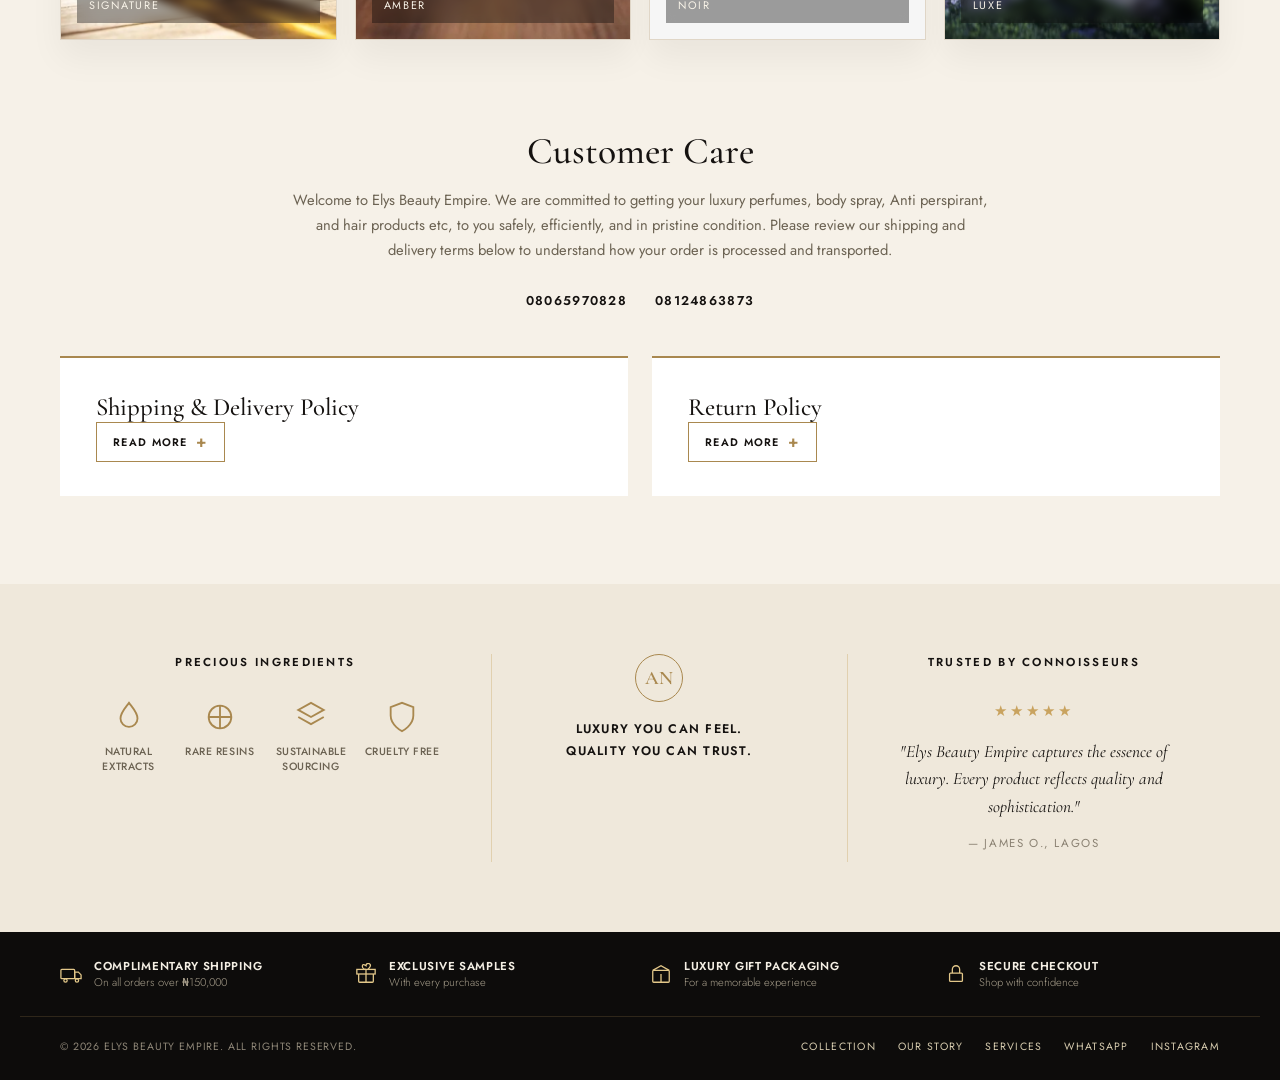
==== commit de573bc0: "Add product discounts and customer order tracking" ====
--- a/index.html
+++ b/index.html
@@ -94,6 +94,10 @@
   .nav-right{display:flex;align-items:center;gap:22px;}
   .nav-icon{width:17px;height:17px;color:#e9e2d3;cursor:pointer;transition:color .2s;}
   .nav-icon:hover{color:var(--gold-light);}
+  .orders-button{display:none;align-items:center;gap:7px;border:0;background:transparent;color:#e9e2d3;cursor:pointer;font:500 .68rem 'Jost',sans-serif;letter-spacing:.12em;text-transform:uppercase;}
+  .orders-button.is-visible{display:inline-flex;}
+  .orders-button .nav-icon{width:18px;height:18px;}
+  .orders-button:hover{color:var(--gold-light);}
   .cart-button{position:relative; border:0; background:transparent; padding:0; cursor:pointer;}
   .cart-count{position:absolute; top:-9px; right:-11px; min-width:16px; height:16px; padding:0 4px; border-radius:50%; background:var(--gold); color:var(--black); font-size:0.58rem; display:flex; align-items:center; justify-content:center;}
   .shop-now{
@@ -188,6 +192,7 @@
   .frag-name{font-size:0.82rem; letter-spacing:0.12em; font-weight:600; text-transform:uppercase; margin:0 0 5px;}
   .frag-notes{font-size:0.76rem; color:#8a8172; margin:0 0 8px; font-weight:300;}
   .frag-price{font-size:0.86rem; font-weight:500; color:var(--ink);}
+  .frag-old-price{margin-left:7px;color:#9b9284;font-size:.72rem;text-decoration:line-through;font-weight:400;}
   .frag-arrow{
     width:30px;height:30px;border-radius:50%; border:1px solid #d8d0bd; flex:none;
     display:flex;align-items:center;justify-content:center; font-size:0.85rem; color:#6b6252;
@@ -531,6 +536,7 @@
   .product-modal-info .eyebrow{margin:0 0 18px; color:var(--gold-dim);}
   .product-modal-info h2{margin:0 0 10px; font-size:2.4rem; line-height:1.05; font-weight:500;}
   .product-modal-price{font-size:1.05rem; font-weight:600; margin:0 0 24px;}
+  .product-modal-price del{margin-left:8px;color:#9b9284;font-size:.82rem;font-weight:400;}
   .product-modal-rule{height:1px; background:#e9e4da; margin-bottom:24px;}
   .product-modal-description{color:#6b6252; font-size:0.9rem; line-height:1.75; margin:0 0 18px;}
   .product-modal-tags{display:flex; flex-wrap:wrap; gap:8px; margin-bottom:auto;}
@@ -605,6 +611,22 @@
   .success-card .success-mark{width:56px; height:56px; margin:0 auto 18px; border-radius:50%; display:flex; align-items:center; justify-content:center; background:var(--gold); color:var(--black); font-size:1.5rem;}
   .success-card h2{margin:0 0 10px; font-size:1.6rem; font-weight:500;}
   .success-card p{margin:0 0 20px; color:#6b6252; font-size:0.84rem; line-height:1.7;}
+  .orders-modal{position:fixed;inset:0;z-index:135;display:none;align-items:flex-start;justify-content:center;overflow:auto;padding:60px 20px;background:rgba(13,12,11,.68);}
+  .orders-modal.is-open{display:flex;}
+  .orders-card{width:min(760px,100%);max-height:calc(100vh - 120px);overflow:auto;background:#fff;padding:30px;position:relative;}
+  .orders-card h2{margin:0 0 8px;font:500 2rem/1 'Cormorant Garamond',serif;}
+  .orders-card > p{margin:0 0 22px;color:#6b6252;font-size:.84rem;line-height:1.6;}
+  .orders-search{display:flex;gap:10px;margin-bottom:22px;}
+  .orders-search input{flex:1;min-width:0;padding:13px;border:1px solid #e3ddd2;font:inherit;}
+  .orders-search button{border:0;padding:0 18px;background:var(--black);color:#e6cd93;font:600 .68rem 'Jost',sans-serif;letter-spacing:.1em;text-transform:uppercase;cursor:pointer;}
+  .orders-list{display:grid;gap:12px;}
+  .order-record{border:1px solid #e8e1d5;padding:16px;}
+  .order-record-head{display:flex;justify-content:space-between;gap:12px;align-items:flex-start;margin-bottom:10px;}
+  .order-record-code{font-size:.78rem;font-weight:700;letter-spacing:.1em;}
+  .order-record-status{padding:5px 8px;background:#f5edda;color:#795722;font-size:.62rem;font-weight:700;letter-spacing:.08em;text-transform:uppercase;}
+  .order-record-meta{margin:0 0 10px;color:#6b6252;font-size:.78rem;}
+  .order-record-items{margin:0;padding:0;list-style:none;color:#6b6252;font-size:.76rem;line-height:1.7;}
+  .orders-empty{padding:20px 0;color:#817765;font-size:.84rem;}
 
   /* ---------- RESPONSIVE ---------- */
   @media(max-width:980px){
@@ -646,10 +668,21 @@
     .brand-mark{width:48px; height:48px;}
     .nav-right{gap:12px; margin-left:auto; flex-shrink:0;}
     .nav-icon{display:block; width:21px; height:21px;}
+    .orders-button span{display:none;}
+    .orders-button .nav-icon{width:21px;height:21px;}
     .cart-button{display:inline-flex; align-items:center; justify-content:center; width:28px; height:28px; color:#e9e2d3;}
     .shop-now{display:none;}
     .hero{min-height:620px;}
     .hero-bg{background-position:55% center;}
+    .hero-video{object-position:58% center;}
+    .fragrance-grid:not(.is-visible) .frag-card:nth-child(odd){transform:translateX(-105vw);}
+    .fragrance-grid:not(.is-visible) .frag-card:nth-child(even){transform:translateX(105vw);}
+    .fragrance-grid.is-visible .frag-card:not(.is-visible){opacity:0;}
+    .fragrance-grid.is-visible .frag-card:not(.is-visible):nth-child(odd){transform:translateX(-105vw);}
+    .fragrance-grid.is-visible .frag-card:not(.is-visible):nth-child(even){transform:translateX(105vw);}
+    .fragrance-grid .frag-card:nth-child(odd){transition-duration:.72s;}
+    .fragrance-grid .frag-card:nth-child(even){transition-duration:1.12s;}
+    .fragrance-grid.is-visible .frag-card.is-visible{opacity:1; transform:translateX(0);}
     .hero-inner{padding-top:58px; padding-bottom:48px;}
     .hero-title{font-size:2.4rem;}
     .hero-copy{font-size:0.88rem; max-width:330px;}
@@ -716,6 +749,7 @@
     <div class="nav-right">
       <svg class="nav-icon" viewBox="0 0 24 24" fill="none" stroke="currentColor" stroke-width="1.6"><circle cx="11" cy="11" r="7"/><line x1="21" y1="21" x2="16.65" y2="16.65"/></svg>
       <svg class="nav-icon" viewBox="0 0 24 24" fill="none" stroke="currentColor" stroke-width="1.6"><circle cx="12" cy="8" r="4"/><path d="M4 21c0-4 3.6-7 8-7s8 3 8 7"/></svg>
+      <button class="orders-button" id="ordersButton" type="button" aria-label="View your orders"><svg class="nav-icon" viewBox="0 0 24 24" fill="none" stroke="currentColor" stroke-width="1.6"><path d="M4 5h16v14H4z"/><path d="M8 9h8M8 13h5"/></svg><span>Orders</span></button>
       <button class="cart-button" id="cartButton" type="button" aria-label="Open shopping cart"><svg class="nav-icon" viewBox="0 0 24 24" fill="none" stroke="currentColor" stroke-width="1.6"><path d="M6 8h12l-1 12H7L6 8z"/><path d="M9 8V6a3 3 0 016 0v2"/></svg><span class="cart-count" id="cartCount">0</span></button>
       <button class="shop-now">Shop Now</button>
     </div>
@@ -860,6 +894,19 @@
     <p>Your order has been received. We will verify your payment and contact you with delivery updates.</p>
     <p>For support, call <a href="tel:08065970828">08065970828</a> or <a href="tel:08124863873">08124863873</a>.</p>
     <button class="checkout-button" id="closeSuccess" type="button">Continue Shopping</button>
+  </div>
+</div>
+
+<div class="orders-modal" id="ordersModal" role="dialog" aria-modal="true" aria-labelledby="ordersTitle">
+  <div class="orders-card">
+    <button class="product-modal-close" id="closeOrders" type="button" aria-label="Close orders">&times;</button>
+    <h2 id="ordersTitle">Your orders</h2>
+    <p>Enter the email used at checkout to view your order history and current delivery status.</p>
+    <form class="orders-search" id="ordersSearchForm">
+      <input id="ordersEmail" type="email" placeholder="Email used at checkout" required>
+      <button type="submit">View orders</button>
+    </form>
+    <div class="orders-list" id="ordersList"><p class="orders-empty">No orders loaded yet.</p></div>
   </div>
 </div>
 
@@ -1132,13 +1179,13 @@
   });
 
   const fallbackProducts = {
-    obsidian: {id:'obsidian', name:'25ml', short_description:'Woody · Amber · Oud', description:'A deep, refined fragrance with woody amber and oud notes. Obsidian is made for evening moments and leaves a warm, unforgettable signature.', price:3500, category:'Beauty', stock_quantity:10, image:'1.jpeg'},
-    'noir-rose': {id:'noir-rose', name:'100ml', short_description:'Rose · Patchouli · Amber', description:'A romantic statement of rose, patchouli, and amber. Noir Rose balances floral softness with a rich, confident depth.', price:5000, category:'Beauty', stock_quantity:10, image:'3.jpeg'},
-    lumiere: {id:'lumiere', name:'50ml', short_description:'Citrus · Jasmine · Musk', description:'A luminous blend of bright citrus, delicate jasmine, and soft musk. Lumiere brings a clean, elegant glow to every day.', price:2500, category:'Beauty', stock_quantity:10, image:'2.jpeg'},
-    blanche: {id:'blanche', name:'25ml', short_description:'Vanilla · Musk · Sandalwood', description:'A smooth, comforting fragrance of vanilla, musk, and sandalwood. Blanche is soft, polished, and effortlessly timeless.', price:4700, category:'Beauty', stock_quantity:10, image:'4.jpeg'},
-    fefe: {id:'fefe', name:'Velvet Oud Elixir', short_description:'Smoked oud · Amber · Vanilla', description:'A deep, enveloping fragrance built around polished oud, warm amber, and a soft veil of vanilla.', price:5300, category:'New', stock_quantity:10, image:'img/uploads/product-6deb29105dbad41b.jpg'},
-    '250ml': {id:'250ml', name:'Citrus Gold Eau de Parfum', short_description:'Bergamot · Neroli · Musk', description:'Bright bergamot and luminous neroli settle into a smooth musk finish. Citrus Gold is fresh, radiant, and made for everyday distinction.', price:4500, category:'Bestseller', stock_quantity:10, image:'img/uploads/product-a9e871f5d5ef19d0.jpg'},
-    '24ml': {id:'24ml', name:'Midnight Rose Mist', short_description:'Damask rose · Plum · Soft woods', description:'A modern rose composition with ripe plum, delicate petals, and a graceful woody base. Midnight Rose Mist is romantic without losing its edge.', price:5500, category:'Signature', stock_quantity:10, image:'img/uploads/product-ea34143482b667cf.jpg'}
+    obsidian: {id:'obsidian', name:'25ml', short_description:'Woody · Amber · Oud', description:'A deep, refined fragrance with woody amber and oud notes. Obsidian is made for evening moments and leaves a warm, unforgettable signature.', price:3500, old_price:5000, category:'Beauty', stock_quantity:10, image:'1.jpeg'},
+    'noir-rose': {id:'noir-rose', name:'100ml', short_description:'Rose · Patchouli · Amber', description:'A romantic statement of rose, patchouli, and amber. Noir Rose balances floral softness with a rich, confident depth.', price:5000, old_price:7000, category:'Beauty', stock_quantity:10, image:'3.jpeg'},
+    lumiere: {id:'lumiere', name:'50ml', short_description:'Citrus · Jasmine · Musk', description:'A luminous blend of bright citrus, delicate jasmine, and soft musk. Lumiere brings a clean, elegant glow to every day.', price:2500, old_price:4000, category:'Beauty', stock_quantity:10, image:'2.jpeg'},
+    blanche: {id:'blanche', name:'25ml', short_description:'Vanilla · Musk · Sandalwood', description:'A smooth, comforting fragrance of vanilla, musk, and sandalwood. Blanche is soft, polished, and effortlessly timeless.', price:4700, old_price:6000, category:'Beauty', stock_quantity:10, image:'4.jpeg'},
+    fefe: {id:'fefe', name:'Velvet Oud Elixir', short_description:'Smoked oud · Amber · Vanilla', description:'A deep, enveloping fragrance built around polished oud, warm amber, and a soft veil of vanilla.', price:5300, old_price:7500, category:'New', stock_quantity:10, image:'img/uploads/product-6deb29105dbad41b.jpg'},
+    '250ml': {id:'250ml', name:'Citrus Gold Eau de Parfum', short_description:'Bergamot · Neroli · Musk', description:'Bright bergamot and luminous neroli settle into a smooth musk finish. Citrus Gold is fresh, radiant, and made for everyday distinction.', price:4500, old_price:6500, category:'Bestseller', stock_quantity:10, image:'img/uploads/product-a9e871f5d5ef19d0.jpg'},
+    '24ml': {id:'24ml', name:'Midnight Rose Mist', short_description:'Damask rose · Plum · Soft woods', description:'A modern rose composition with ripe plum, delicate petals, and a graceful woody base. Midnight Rose Mist is romantic without losing its edge.', price:5500, old_price:8000, category:'Signature', stock_quantity:10, image:'img/uploads/product-ea34143482b667cf.jpg'}
   };
   let products = {};
   const featuredProductsGrid = document.getElementById('featuredProductsGrid');
@@ -1158,12 +1205,48 @@
   const checkoutPanel = document.getElementById('checkoutPanel');
   const paymentPanel = document.getElementById('paymentPanel');
   const successModal = document.getElementById('successModal');
+  const ordersButton = document.getElementById('ordersButton');
+  const ordersModal = document.getElementById('ordersModal');
+  const ordersEmail = document.getElementById('ordersEmail');
+  const ordersList = document.getElementById('ordersList');
+  let savedOrders = JSON.parse(localStorage.getItem('elys-beauty-orders') || '[]');
   let productQuantity = 1;
   let showAllFeatured = false;
   let cartToastTimer;
   let cart = JSON.parse(localStorage.getItem('elys-beauty-cart') || '[]');
   let checkoutCustomer = null;
   let orderReference = 'ELYS-ORDER';
+
+  function saveOrderReference(orderCode, email) {
+    savedOrders = [{orderCode, email}, ...savedOrders.filter((order) => order.orderCode !== orderCode)].slice(0, 20);
+    localStorage.setItem('elys-beauty-orders', JSON.stringify(savedOrders));
+    ordersButton.classList.add('is-visible');
+  }
+
+  function orderStatusLabel(order) {
+    const status = order.payment_status === 'payment_approved' && order.order_status === 'processing' ? 'Approved · Processing' : (order.order_status || order.payment_status || 'Pending payment');
+    return status.replaceAll('_', ' ').replace(/\b\w/g, (letter) => letter.toUpperCase());
+  }
+
+  function escapeHtml(value) {
+    return String(value).replace(/[&<>'"]/g, (character) => ({'&':'&amp;','<':'&lt;','>':'&gt;',"'":'&#39;','"':'&quot;'}[character]));
+  }
+
+  async function loadCustomerOrders(email) {
+    ordersList.innerHTML = '<p class="orders-empty">Loading your orders...</p>';
+    try {
+      const response = await fetch('api/customer-orders.php?email=' + encodeURIComponent(email));
+      const result = await response.json();
+      if (!response.ok) throw new Error(result.error || 'Unable to load orders.');
+      if (!result.data.length) {
+        ordersList.innerHTML = '<p class="orders-empty">No orders were found for this email.</p>';
+        return;
+      }
+      ordersList.innerHTML = result.data.map((order) => '<article class="order-record"><div class="order-record-head"><strong class="order-record-code">' + escapeHtml(order.order_code) + '</strong><span class="order-record-status">' + escapeHtml(orderStatusLabel(order)) + '</span></div><p class="order-record-meta">' + escapeHtml(new Date(order.created_at).toLocaleDateString()) + ' · ' + money(order.total) + '</p><ul class="order-record-items">' + order.items.map((item) => '<li>' + escapeHtml(item.product_name) + ' · Qty ' + escapeHtml(item.quantity) + ' · ' + money(item.line_total) + '</li>').join('') + '</ul></article>').join('');
+    } catch (error) {
+      ordersList.innerHTML = '<p class="orders-empty">' + escapeHtml(error.message || 'Unable to load orders.') + '</p>';
+    }
+  }
 
   function money(value) {
     return '₦' + Number(value).toLocaleString('en-NG', {minimumFractionDigits: 2, maximumFractionDigits: 2});
@@ -1218,7 +1301,7 @@
     productModalImage.src = product.image;
     productModalImage.alt = product.name + ' perfume bottle';
     productModalTitle.textContent = product.name;
-    productModalPrice.textContent = product.price;
+    productModalPrice.innerHTML = money(product.price) + (product.old_price ? '<del>' + money(product.old_price) + '</del>' : '');
     productModalDescription.textContent = product.description;
     productModalCategory.textContent = product.category;
     productQuantity = 1;
@@ -1247,13 +1330,14 @@
           <div>
             <p class="frag-name">${product.name}</p>
             <p class="frag-notes">${product.short_description || product.category}</p>
-            <p class="frag-price">${product.stock_quantity > 0 ? money(product.price) : 'Out of stock'}</p>
+            <p class="frag-price">${product.stock_quantity > 0 ? money(product.price) + (product.old_price ? '<span class="frag-old-price">' + money(product.old_price) + '</span>' : '') : 'Out of stock'}</p>
           </div>
           <button class="frag-add" type="button" aria-label="${product.stock_quantity > 0 ? 'Add ' + product.name + ' to cart' : product.name + ' is out of stock'}" ${product.stock_quantity > 0 ? '' : 'disabled'}>${product.stock_quantity > 0 ? '+' : '—'}</button>
         </div>
       </div>`).join('');
     featuredMoreButton.hidden = featuredProducts.length <= 8 || showAllFeatured;
     bindFeaturedProductCards();
+    observeMobileProductCards();
   }
 
   featuredMoreButton.addEventListener('click', () => {
@@ -1278,6 +1362,22 @@
     });
   }
 
+  function observeMobileProductCards() {
+    const cards = document.querySelectorAll('#featuredProductsGrid .frag-card');
+    if (!window.matchMedia('(max-width:600px)').matches) {
+      cards.forEach((card) => card.classList.add('is-visible'));
+      return;
+    }
+    const revealVisibleCards = () => {
+      const triggerLine = window.innerHeight * 0.88;
+      cards.forEach((card) => {
+        if (card.getBoundingClientRect().top < triggerLine) card.classList.add('is-visible');
+      });
+    };
+    window.addEventListener('scroll', revealVisibleCards, {passive:true});
+    revealVisibleCards();
+  }
+
   async function loadFeaturedProducts() {
     try {
       const response = await fetch('api/products.php');
@@ -1286,6 +1386,7 @@
       products = Object.fromEntries(payload.data.map((product) => [product.id, {
         ...product,
         price: Number(product.price),
+        old_price: product.old_price === null ? null : Number(product.old_price),
         category: product.tag || 'Beauty',
         stock_quantity: Number(product.stock_quantity || 0),
         image: product.image
@@ -1339,6 +1440,17 @@
   document.getElementById('backToCheckout').addEventListener('click', () => { paymentPanel.classList.remove('is-open'); checkoutPanel.classList.add('is-open'); });
   document.getElementById('closePayment').addEventListener('click', () => paymentPanel.classList.remove('is-open'));
   document.getElementById('closeSuccess').addEventListener('click', () => successModal.classList.remove('is-open'));
+  ordersButton.addEventListener('click', () => {
+    ordersModal.classList.add('is-open');
+    ordersEmail.value = savedOrders[0]?.email || '';
+    if (ordersEmail.value) loadCustomerOrders(ordersEmail.value);
+  });
+  document.getElementById('closeOrders').addEventListener('click', () => ordersModal.classList.remove('is-open'));
+  document.getElementById('ordersSearchForm').addEventListener('submit', (event) => {
+    event.preventDefault();
+    loadCustomerOrders(ordersEmail.value.trim());
+  });
+  if (savedOrders.length) ordersButton.classList.add('is-visible');
 
   fetch('api/bank-account.php')
     .then((response) => response.ok ? response.json() : null)
@@ -1364,6 +1476,7 @@
       const result = await response.json();
       if (!response.ok) throw new Error(result.error || 'Unable to create order.');
       orderReference = result.data && result.data.order_code ? result.data.order_code : 'ELYS-ORDER';
+      saveOrderReference(orderReference, checkoutCustomer.email);
     } catch (error) {
       window.alert(error.message || 'Unable to create order. Please review your cart and try again.');
       submitButton.disabled = false;
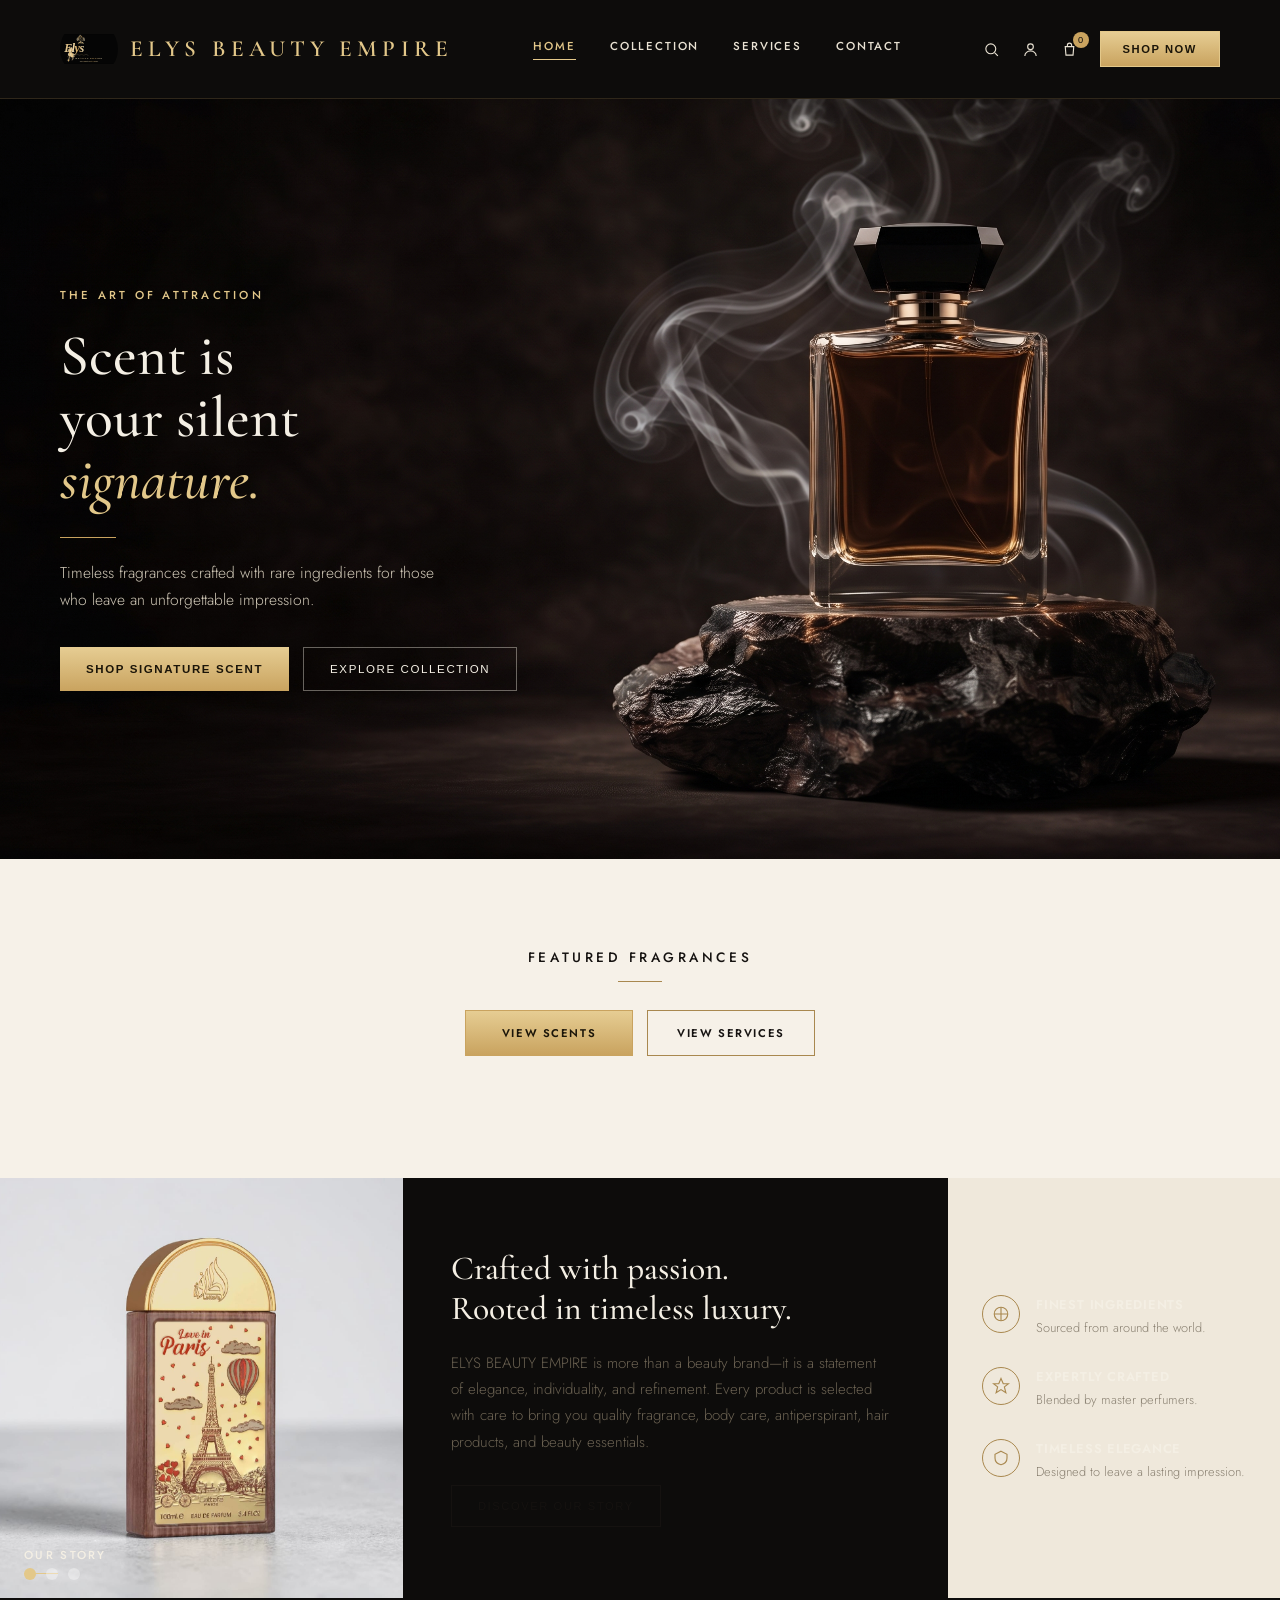
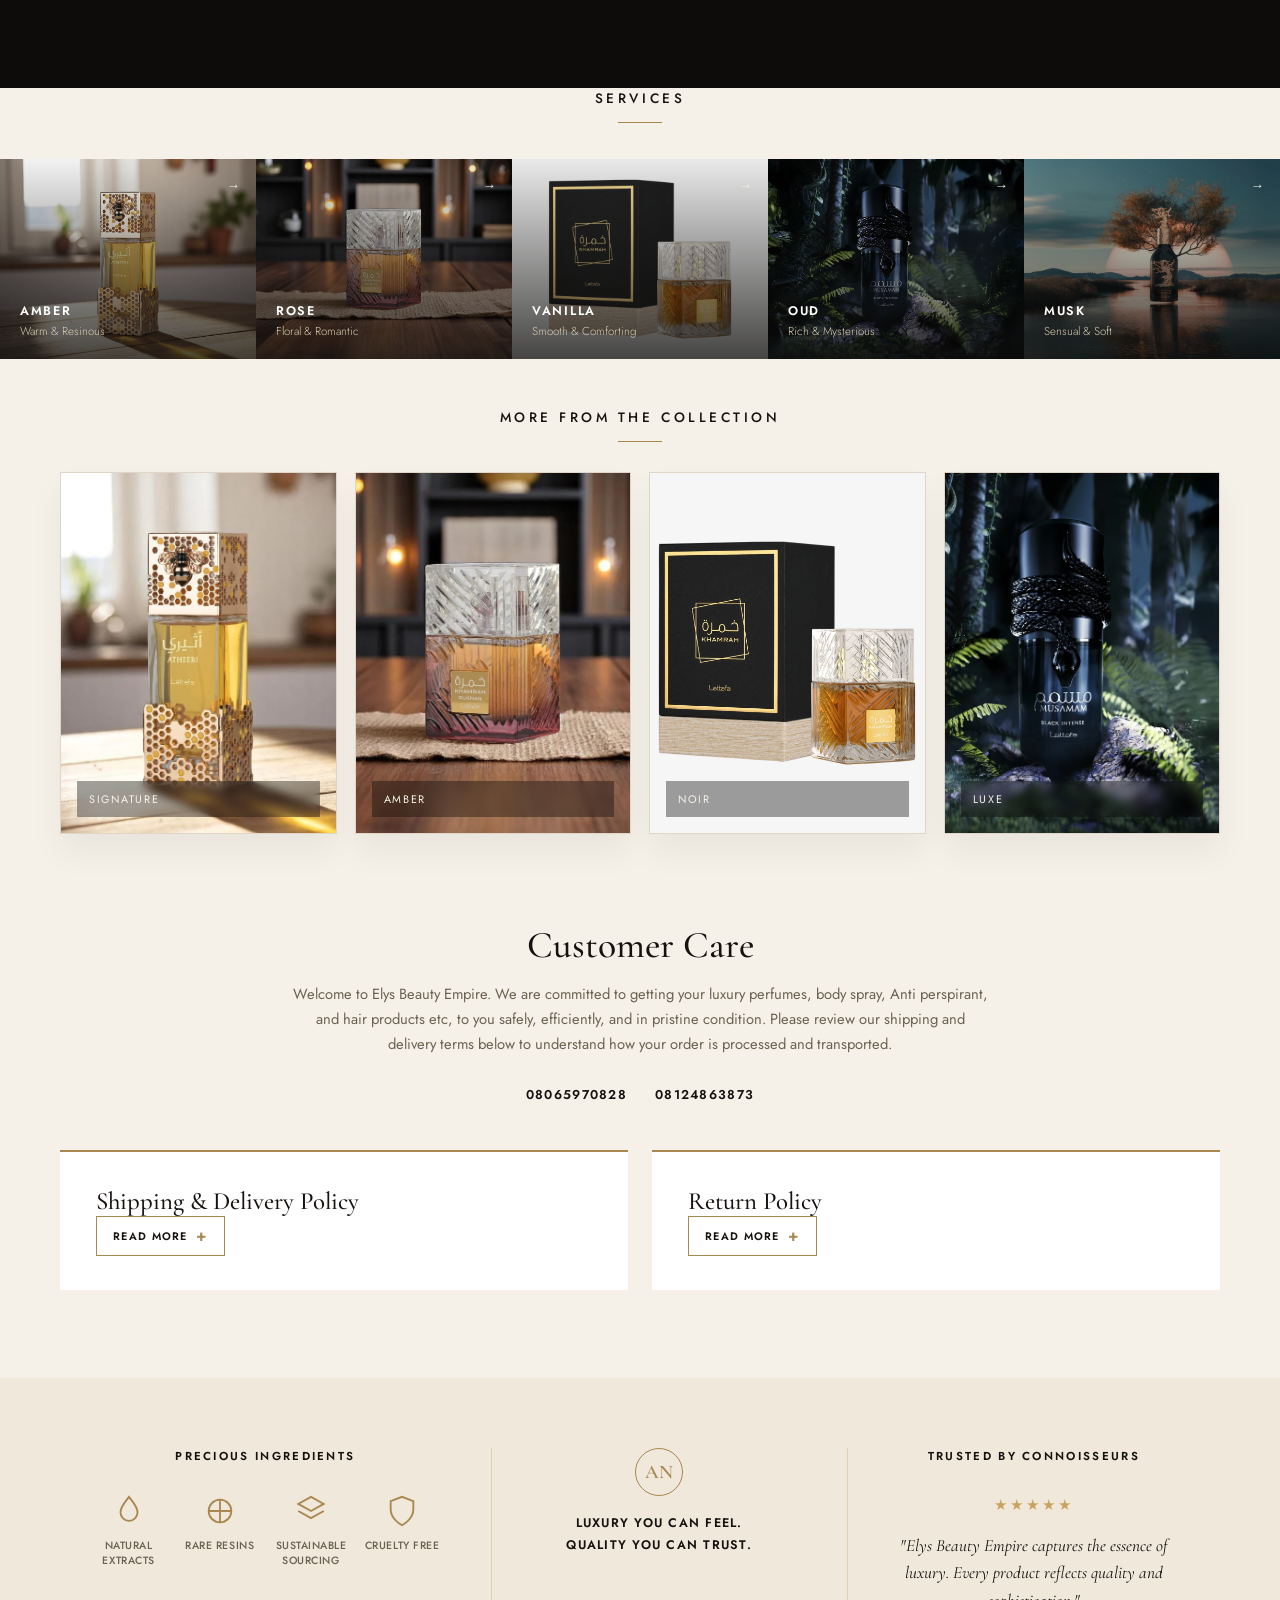
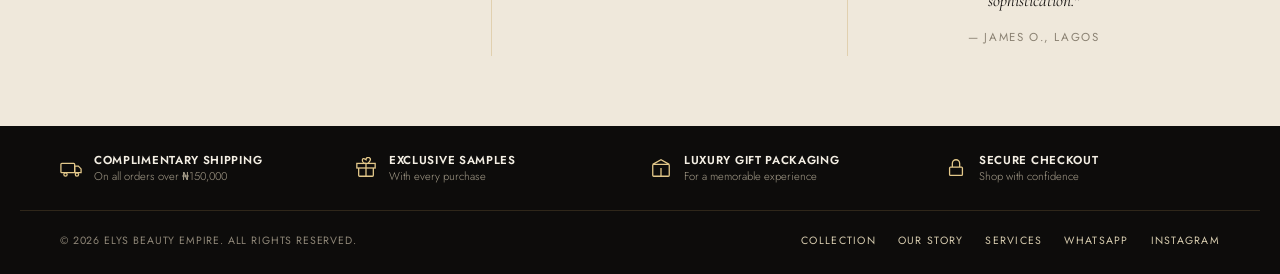
==== commit f859acf9: "Add salon services to storefront checkout" ====
--- a/index.html
+++ b/index.html
@@ -36,12 +36,19 @@
     box-sizing:border-box;
   }
   *{box-sizing:border-box;}
-  html{scroll-behavior:smooth; scroll-padding-top: env(safe-area-inset-top, 0px);}
+  html{
+    scroll-behavior:smooth;
+    scroll-padding-top:env(safe-area-inset-top, 0px);
+    overflow-x:hidden;
+    overflow-x:clip;
+  }
   body{
     margin:0; background:var(--cream); color:var(--ink);
     font-family:'Jost', sans-serif; font-weight:400;
     -webkit-font-smoothing:antialiased;
+    width:100%; min-width:0;
     overflow-x:hidden;
+    overflow-x:clip;
   }
   h1,h2,h3,.serif{font-family:'Cormorant Garamond', serif;}
   img,svg{max-width:100%;display:block;}
@@ -179,6 +186,12 @@
     display:grid; grid-template-columns:repeat(4,1fr); gap:26px;
   }
   .featured-more-wrap{display:flex;justify-content:center;margin-top:34px;}
+  .featured-choice{display:flex;justify-content:center;gap:14px;margin:-24px 0 34px;}
+  .featured-choice a,.featured-choice button{min-width:168px;padding:14px 24px;border:1px solid var(--gold-dim);background:transparent;color:var(--ink);font:600 .7rem 'Jost',sans-serif;letter-spacing:.14em;text-transform:uppercase;cursor:pointer;text-align:center;transition:background .2s,color .2s,border-color .2s;}
+  .featured-choice .choice-primary{background:linear-gradient(180deg,#e6cd93,#c9a35f);border-color:var(--gold);color:#1b1509;}
+  .featured-choice a:hover,.featured-choice button:hover{background:var(--black);border-color:var(--black);color:var(--gold-light);}
+  .featured-choice .choice-primary:hover{background:var(--black);border-color:var(--black);color:var(--gold-light);}
+  #featuredProductsGrid[hidden]{display:none;}
   .featured-more{border:1px solid var(--gold-dim);background:transparent;color:var(--ink);padding:13px 28px;font-size:.7rem;letter-spacing:.14em;text-transform:uppercase;font-weight:600;cursor:pointer;transition:background .2s,color .2s;}
   .featured-more:hover{background:var(--black);color:var(--gold-light);}
   .frag-card{background:#fff;}
@@ -189,6 +202,7 @@
     display:flex;align-items:center;justify-content:center;
   }
   .frag-info{display:flex; align-items:flex-start; justify-content:space-between; gap:10px;}
+  .frag-info > div:first-child{min-width:0;}
   .frag-name{font-size:0.82rem; letter-spacing:0.12em; font-weight:600; text-transform:uppercase; margin:0 0 5px;}
   .frag-notes{font-size:0.76rem; color:#8a8172; margin:0 0 8px; font-weight:300;}
   .frag-price{font-size:0.86rem; font-weight:500; color:var(--ink);}
@@ -643,7 +657,7 @@
     .hero-inner .eyebrow, .hero-copy{margin-left:auto; margin-right:auto;}
     .hero-ctas{justify-content:center;}
     .bottle-stage{display:none;}
-    .fragrance-grid{grid-template-columns:repeat(2,1fr);}
+    .fragrance-grid{grid-template-columns:repeat(2,minmax(0,1fr));}
     .story-grid{grid-template-columns:1fr;}
     .story-copy{padding-top:58px; padding-bottom:58px;}
     .story-features{display:grid; grid-template-columns:repeat(3,1fr); gap:20px; padding:34px 20px;}
@@ -690,7 +704,8 @@
     .btn-solid,.btn-outline{padding:14px 16px;}
     .section{padding:62px 0;}
     .section-head{margin-bottom:34px;}
-    .fragrance-grid{grid-template-columns:repeat(2,1fr);gap:12px;}
+    .featured-choice{flex-direction:column;align-items:stretch;max-width:320px;margin:-12px auto 28px;}
+    .fragrance-grid{grid-template-columns:repeat(2,minmax(0,1fr));gap:12px;}
     .frag-media{aspect-ratio:1/0.95;}
     .frag-info{padding:0 2px;}
     .story-slider-slide img{height:300px;}
@@ -743,7 +758,7 @@
     <nav class="nav-links">
       <a href="#" class="active">Home</a>
       <a href="collection.php">Collection</a>
-      <a href="#services">Services</a>
+      <a href="services.html">Services</a>
       <a href="https://wa.me/2348065970828" target="_blank" rel="noopener">Contact</a>
     </nav>
     <div class="nav-right">
@@ -757,7 +772,7 @@
   <nav class="mobile-nav" id="mobileNav" aria-label="Mobile navigation">
     <a href="#" class="active">Home</a>
     <a href="collection.php">Collection</a>
-    <a href="#services">Services</a>
+    <a href="services.html">Services</a>
     <a href="https://wa.me/2348065970828" target="_blank" rel="noopener">Contact</a>
   </nav>
 </header>
@@ -791,7 +806,11 @@
       <h2>Featured Fragrances</h2>
       <div class="rule"></div>
     </div>
-    <div class="fragrance-grid" id="featuredProductsGrid"></div>
+    <div class="featured-choice" aria-label="Choose a collection">
+      <button class="choice-primary" id="viewScentsButton" type="button" aria-controls="featuredProductsGrid">View Scents</button>
+      <a href="services.html">View Services</a>
+    </div>
+    <div class="fragrance-grid" id="featuredProductsGrid" hidden></div>
     <div class="featured-more-wrap"><button class="featured-more" id="featuredMoreButton" type="button" hidden>Show more perfumes</button></div>
   </div>
 </section>
@@ -1148,7 +1167,7 @@
     <nav class="footer-links" aria-label="Footer navigation">
       <a href="collection.php">Collection</a>
       <a href="#story">Our Story</a>
-      <a href="#services">Services</a>
+      <a href="services.html">Services</a>
       <a href="https://wa.me/2348065970828" target="_blank" rel="noopener">WhatsApp</a>
       <a href="https://www.instagram.com/elysbeautyempire/" target="_blank" rel="noopener">Instagram</a>
     </nav>
@@ -1190,6 +1209,7 @@
   let products = {};
   const featuredProductsGrid = document.getElementById('featuredProductsGrid');
   const featuredMoreButton = document.getElementById('featuredMoreButton');
+  const viewScentsButton = document.getElementById('viewScentsButton');
   const productModal = document.getElementById('productModal');
   const productModalClose = document.getElementById('productModalClose');
   const productModalImage = document.getElementById('productModalImage');
@@ -1343,6 +1363,13 @@
   featuredMoreButton.addEventListener('click', () => {
     showAllFeatured = true;
     renderFeaturedProducts();
+  });
+
+  viewScentsButton.addEventListener('click', () => {
+    featuredProductsGrid.hidden = false;
+    viewScentsButton.setAttribute('aria-expanded', 'true');
+    featuredProductsGrid.classList.add('is-visible');
+    observeMobileProductCards();
   });
 
   function bindFeaturedProductCards() {
@@ -1471,11 +1498,16 @@
     try {
       const response = await fetch('api/orders.php', {
         method: 'POST', headers: {'Content-Type': 'application/json'},
-        body: JSON.stringify({storefront: 'elys-beauty', customer: checkoutCustomer, total: cartTotal(), items: cart.map((item) => ({product_id: item.id, quantity: item.quantity}))})
+        body: JSON.stringify({storefront: 'elys-beauty', customer: checkoutCustomer, total: cartTotal(), items: cart.map((item) => item.item_type === 'service' ? ({service_id: item.service_id, quantity: item.quantity}) : ({product_id: item.id, quantity: item.quantity}))})
       });
       const result = await response.json();
       if (!response.ok) throw new Error(result.error || 'Unable to create order.');
       orderReference = result.data && result.data.order_code ? result.data.order_code : 'ELYS-ORDER';
+      if (result.data && Number.isFinite(Number(result.data.total))) {
+        const confirmedTotal = Number(result.data.total);
+        document.getElementById('checkoutTotal').textContent = money(confirmedTotal);
+        document.getElementById('paymentTotal').textContent = money(confirmedTotal);
+      }
       saveOrderReference(orderReference, checkoutCustomer.email);
     } catch (error) {
       window.alert(error.message || 'Unable to create order. Please review your cart and try again.');
@@ -1517,6 +1549,9 @@
   });
 
   renderCart();
+  if (new URLSearchParams(window.location.search).get('openCart') === '1') {
+    document.getElementById('cartButton').click();
+  }
 
   function updateStorySlider(index) {
     storyCurrentSlide = index;
@@ -1607,4 +1642,4 @@
 </script>
 
 </body>
-</html>+</html>
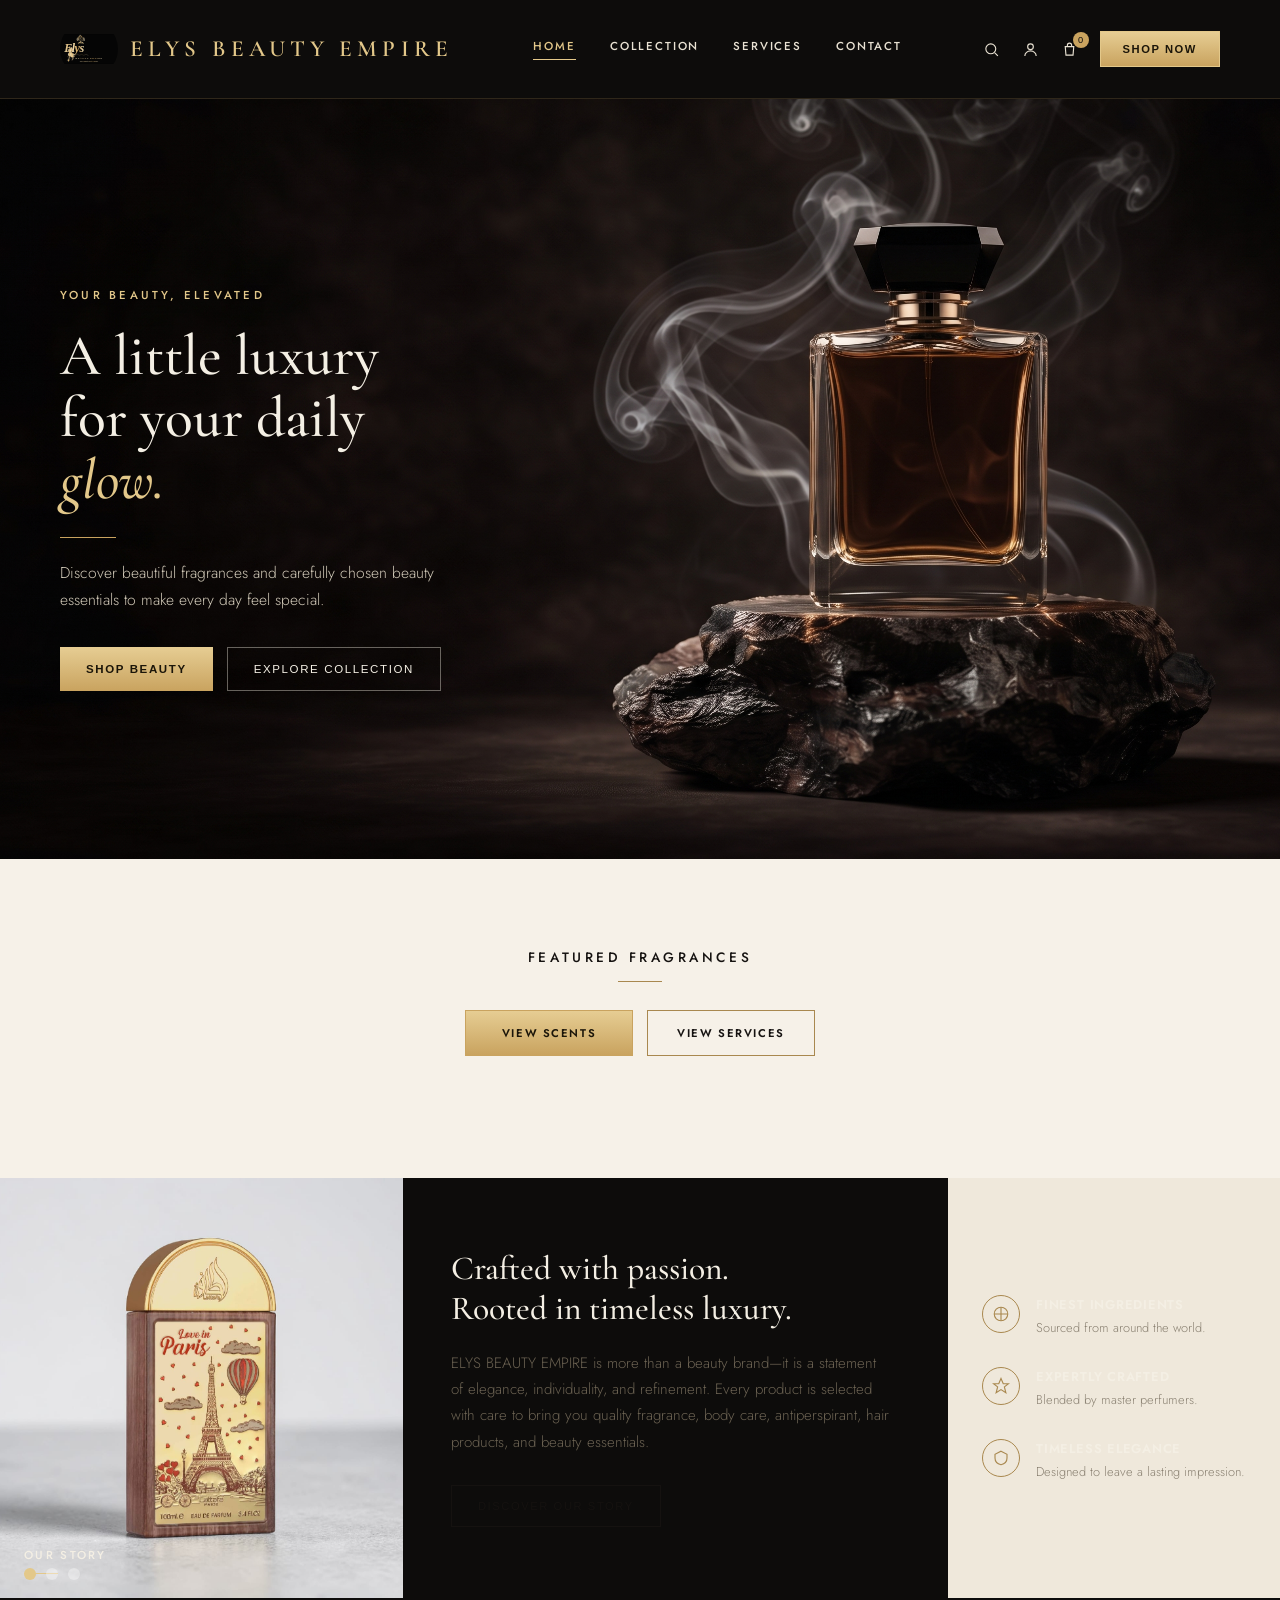
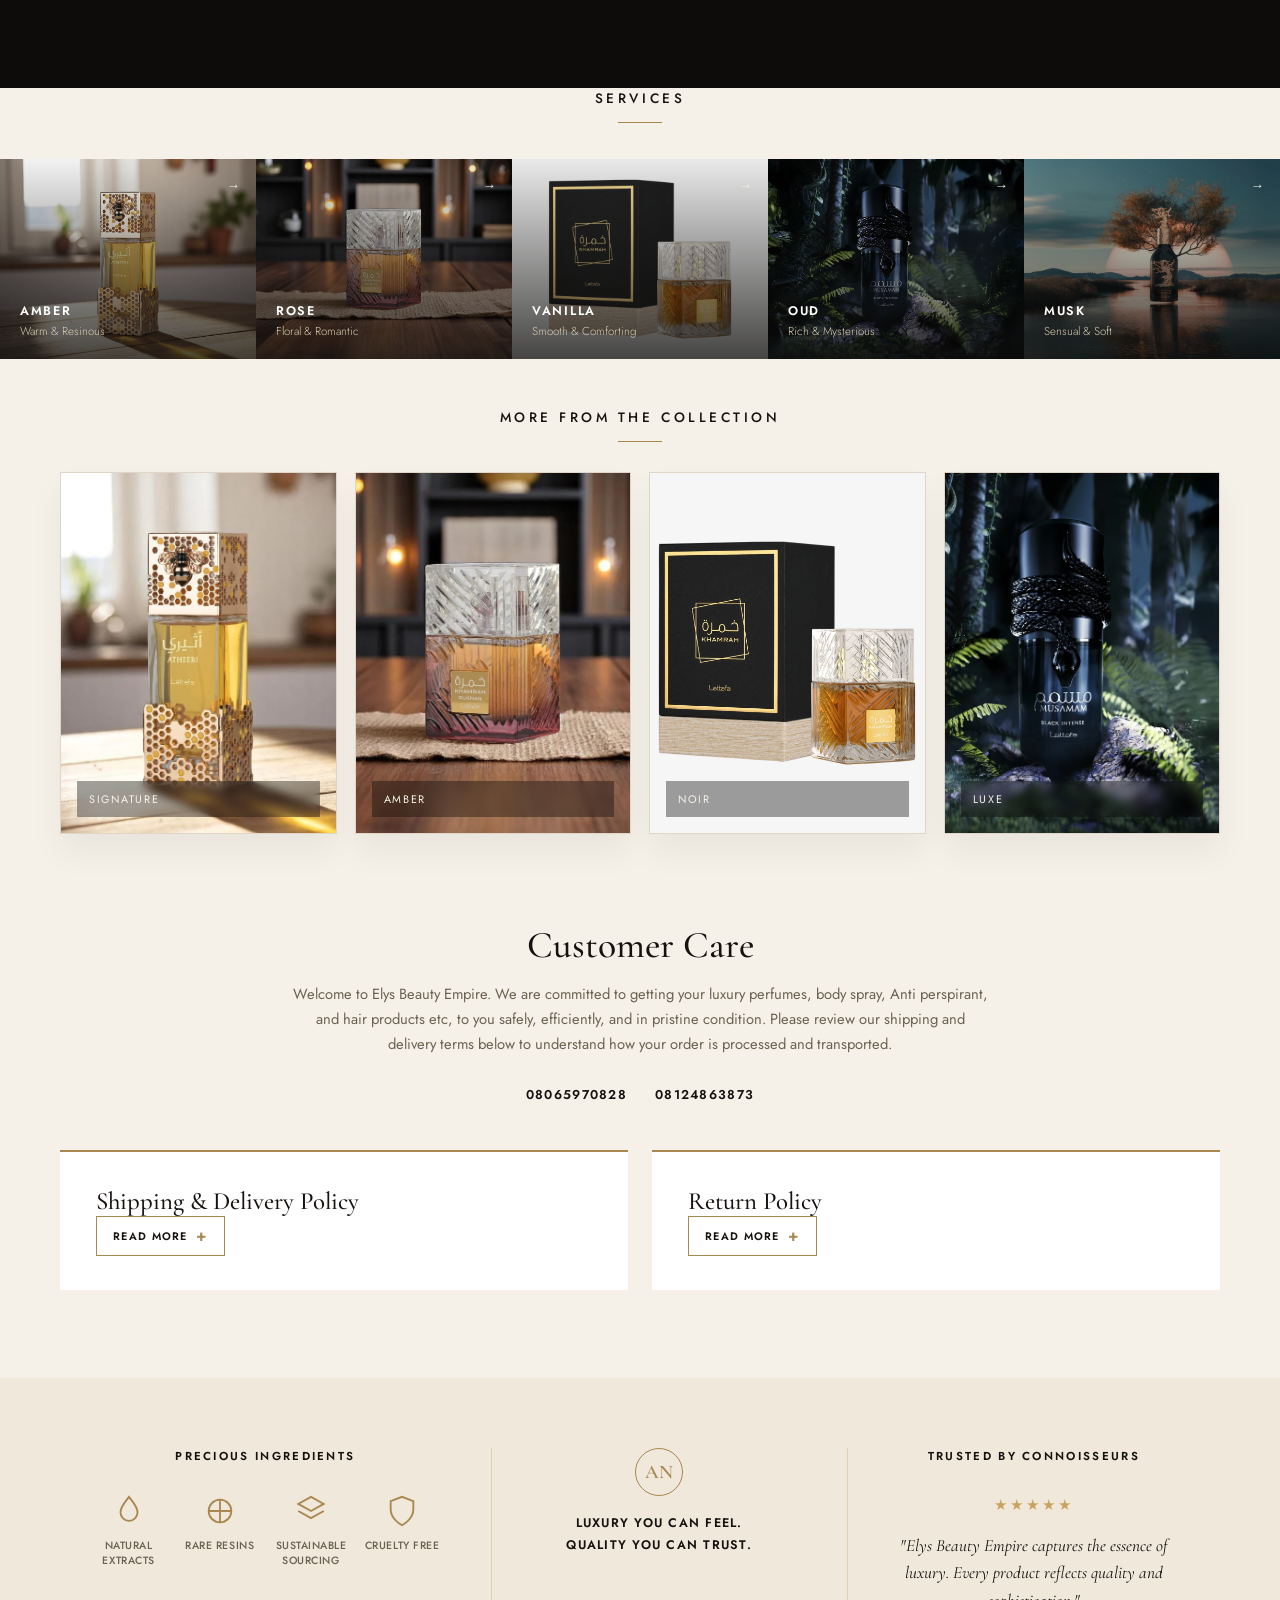
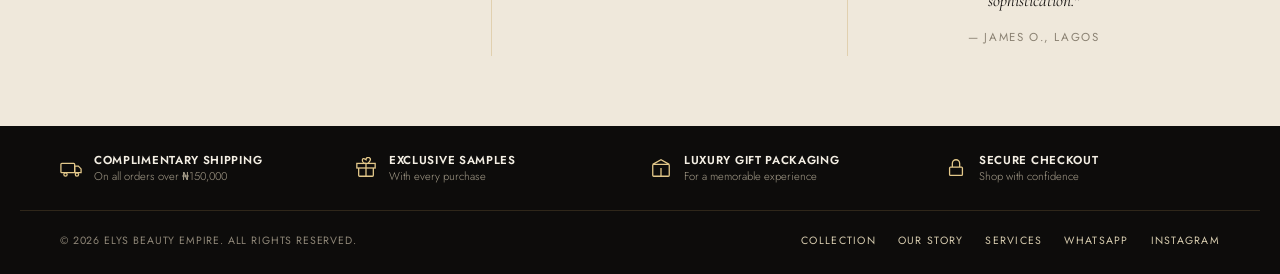
==== commit 0077733f: "Update beauty store hero copy" ====
--- a/index.html
+++ b/index.html
@@ -786,12 +786,12 @@
   </div>
   <div class="hero-inner">
     <div>
-      <div class="eyebrow">The Art of Attraction</div>
-      <h1 class="hero-title">Scent is<br>your silent<br><em>signature.</em></h1>
+      <div class="eyebrow">Your Beauty, Elevated</div>
+      <h1 class="hero-title">A little luxury<br>for your daily<br><em>glow.</em></h1>
       <div class="hero-rule"></div>
-      <p class="hero-copy">Timeless fragrances crafted with rare ingredients for those who leave an unforgettable impression.</p>
+      <p class="hero-copy">Discover beautiful fragrances and carefully chosen beauty essentials to make every day feel special.</p>
       <div class="hero-ctas">
-        <button class="btn-solid">Shop Signature Scent</button>
+        <button class="btn-solid">Shop Beauty</button>
         <button class="btn-outline">Explore Collection</button>
       </div>
     </div>
